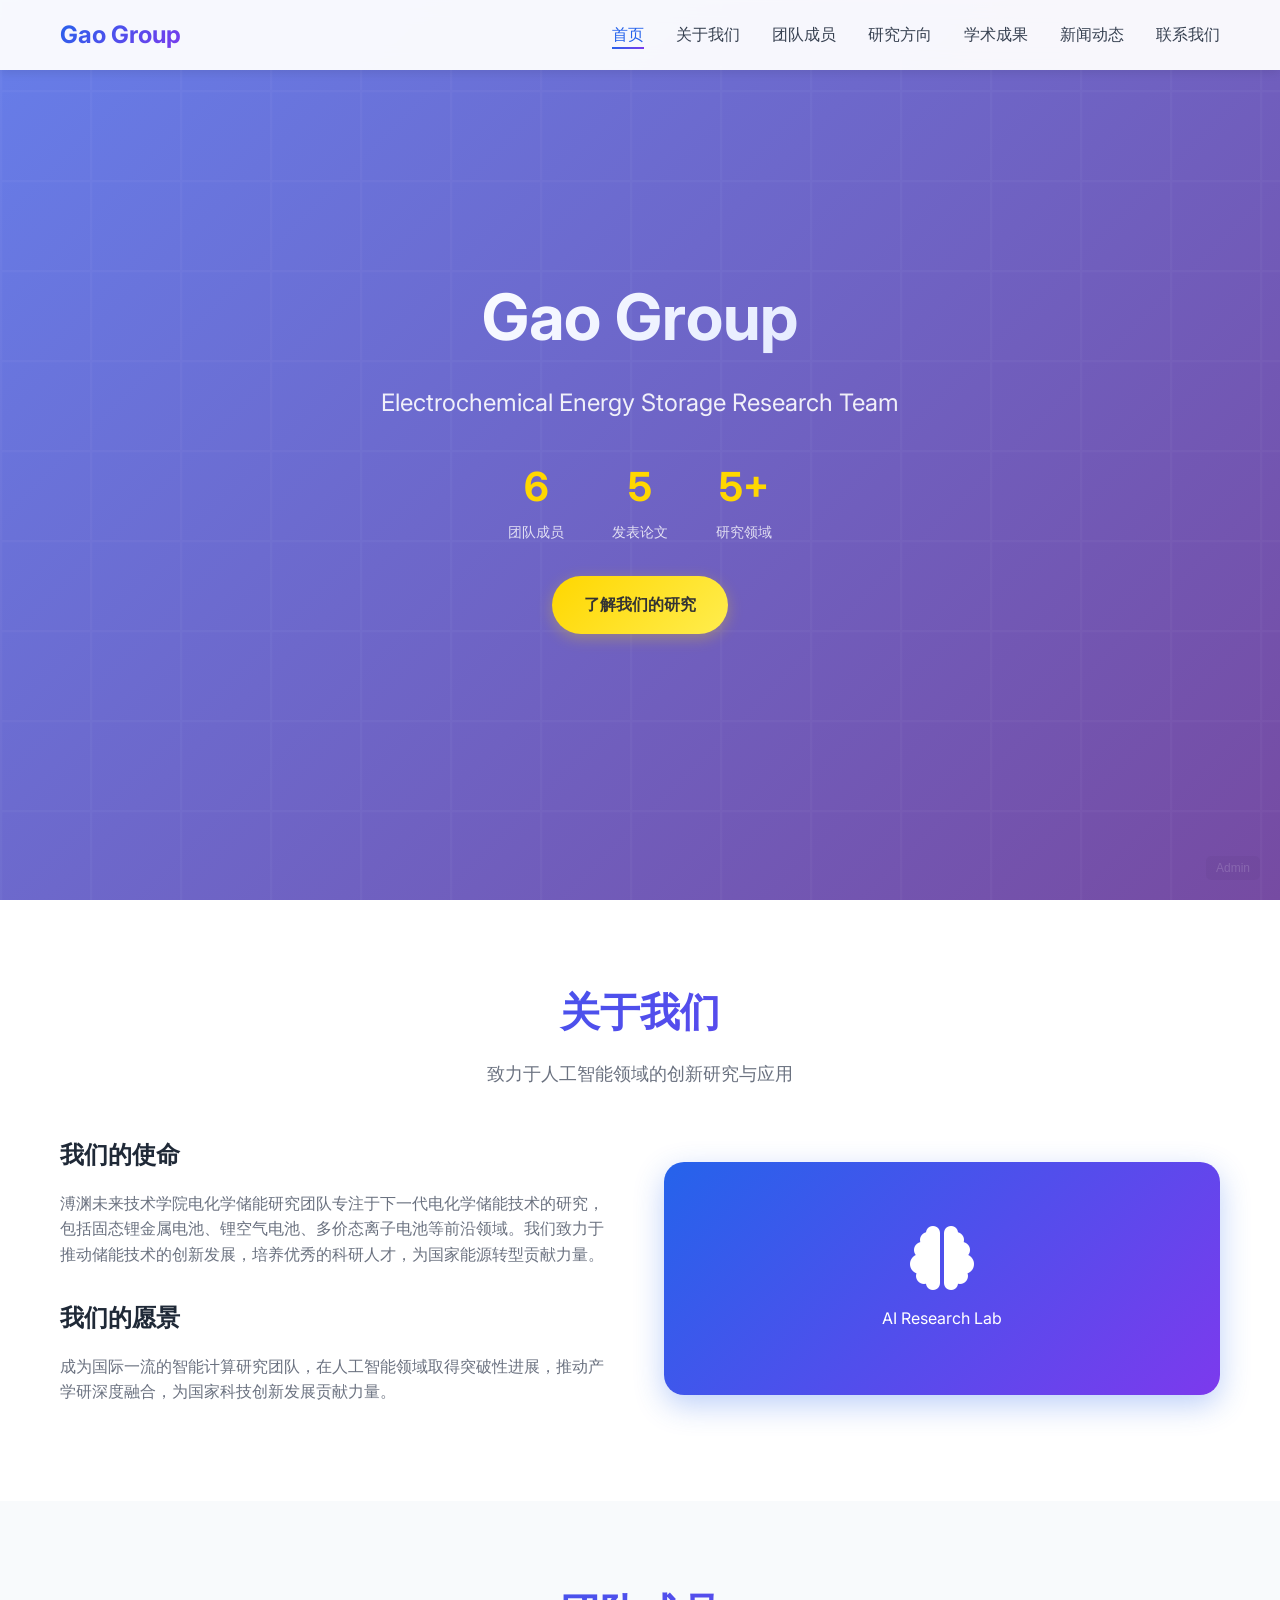
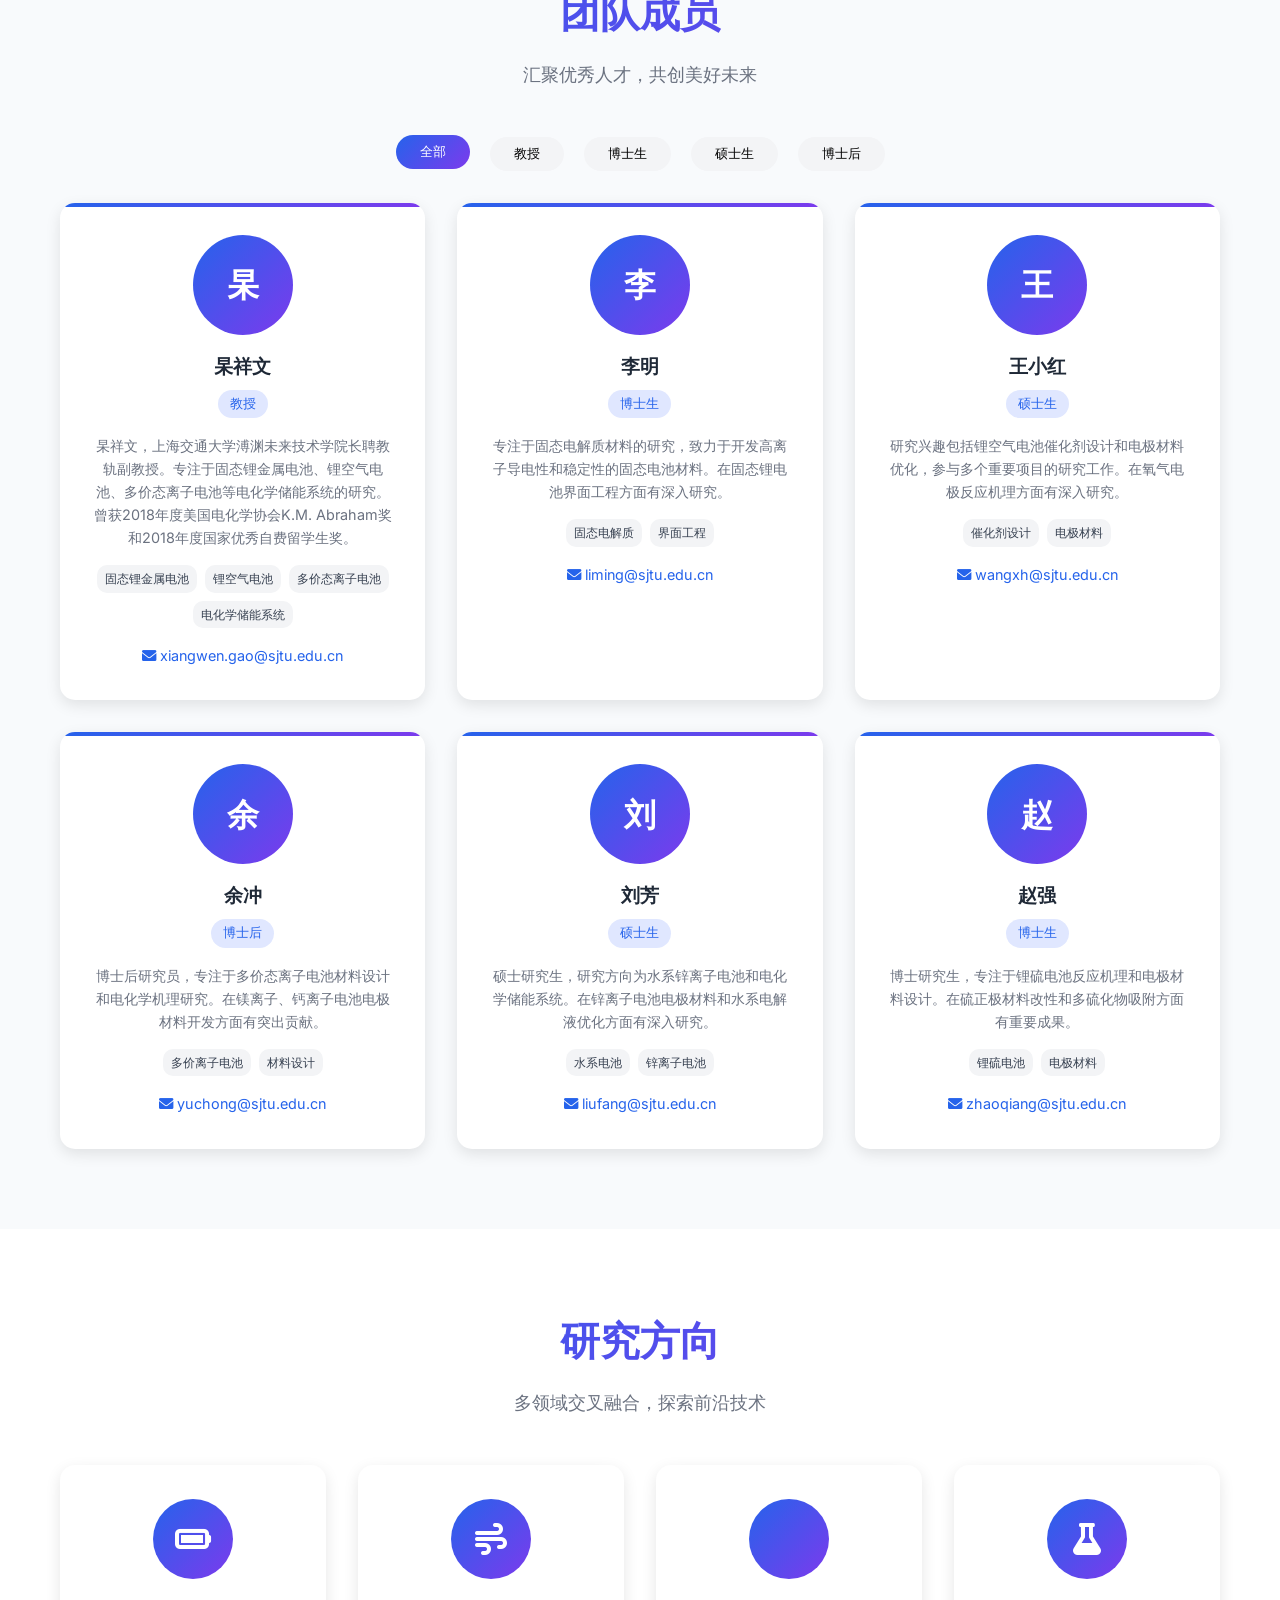
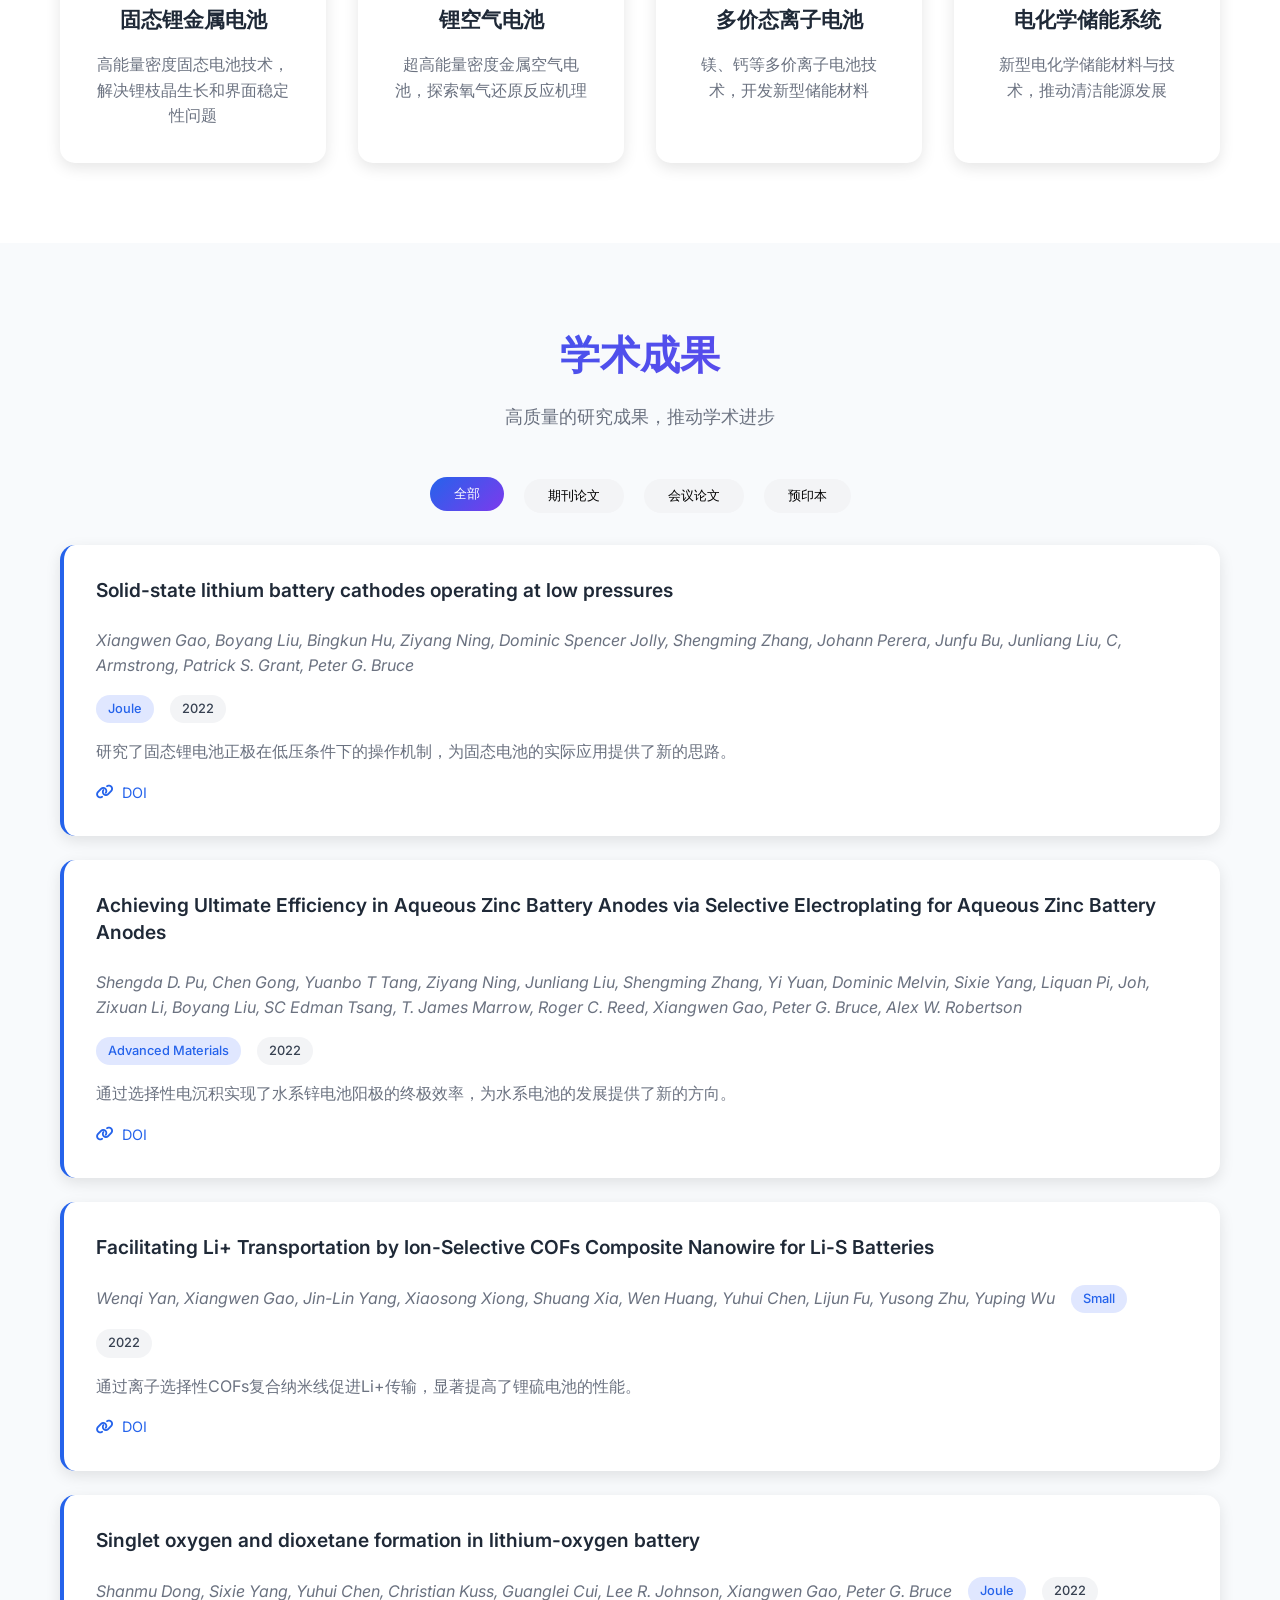
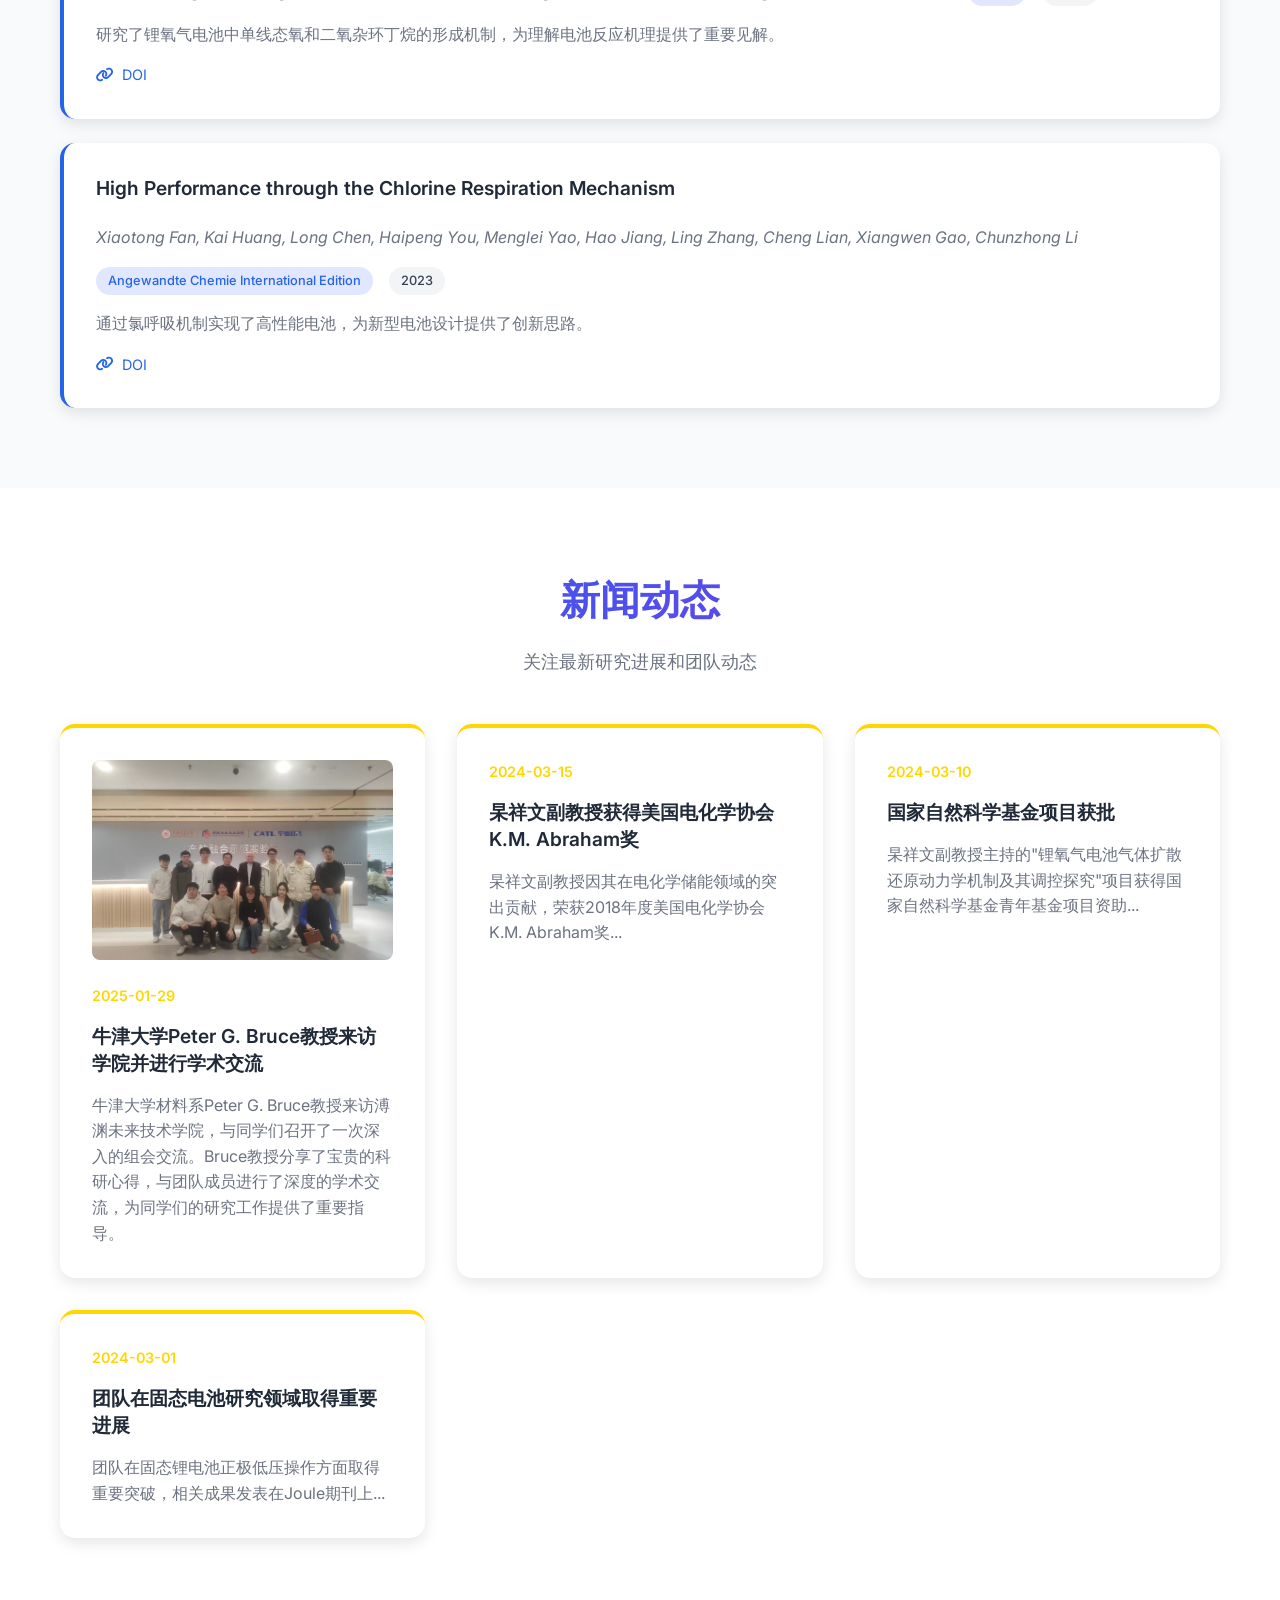
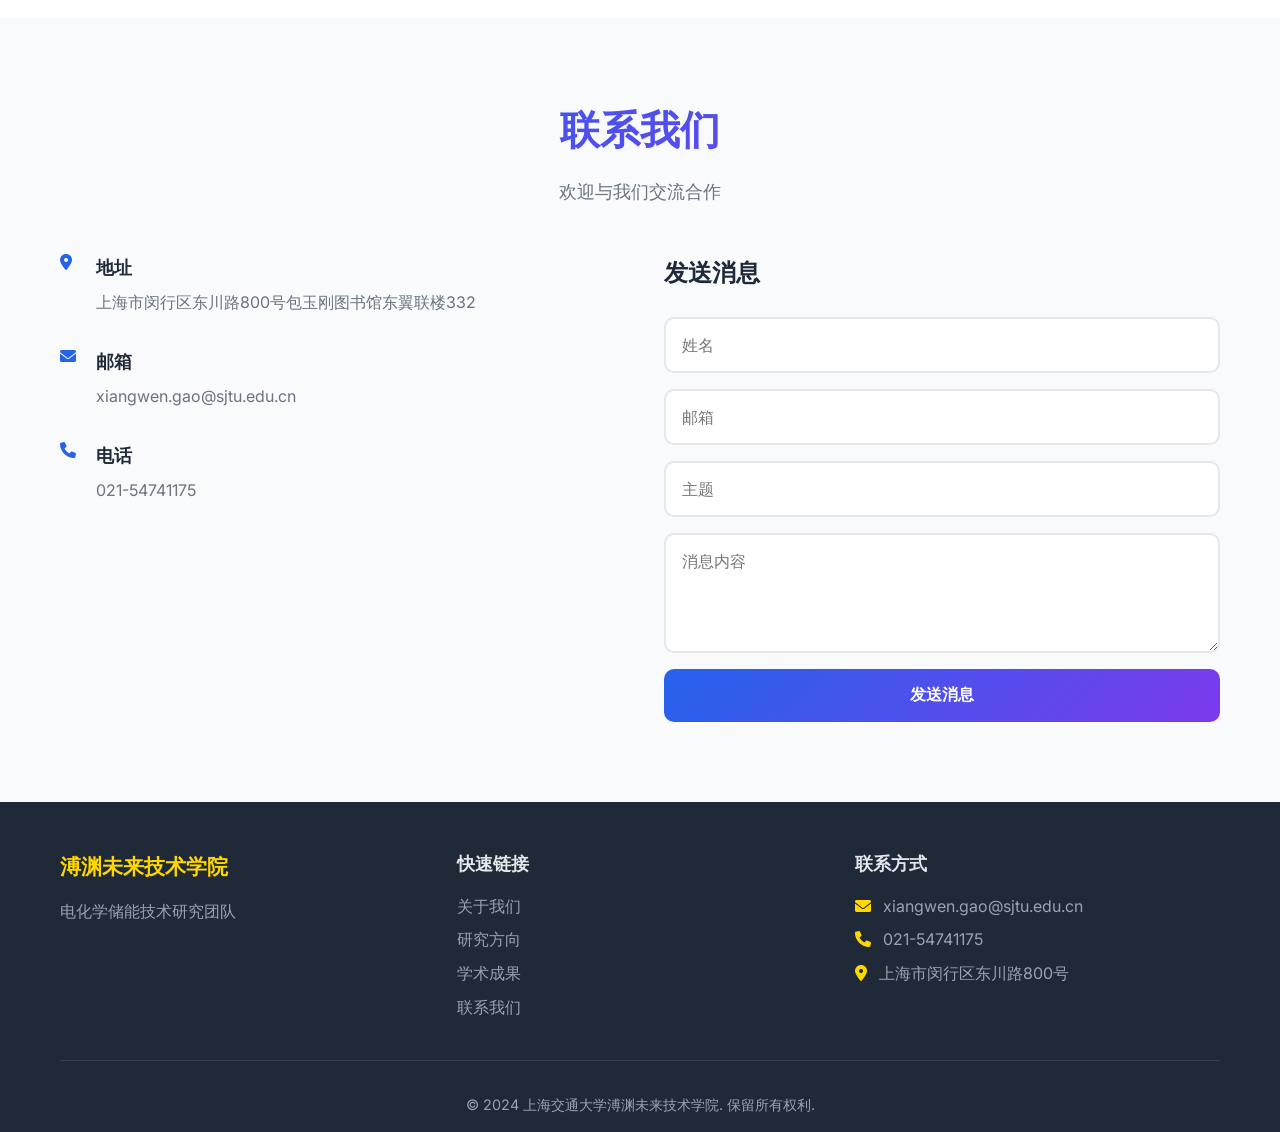
==== index.html @ 9fd5488b "33" ====
<!DOCTYPE html>
<html lang="zh-CN">
<head>
    <meta charset="UTF-8">
    <meta name="viewport" content="width=device-width, initial-scale=1.0">
    <title>Gao Group</title>
    <meta name="description" content="专注于人工智能、机器学习和数据科学的创新研究团队">
    <link rel="stylesheet" href="css/styles.css">
    <link rel="stylesheet" href="https://cdnjs.cloudflare.com/ajax/libs/font-awesome/6.0.0/css/all.min.css">
    <link href="https://fonts.googleapis.com/css2?family=Inter:wght@300;400;500;600;700&display=swap" rel="stylesheet">
</head>
<body>
    <!-- 导航栏 -->
    <nav class="navbar">
        <div class="container">
            <div class="logo">
                <h1>Gao Group</h1>
            </div>
            <ul class="nav-links">
                <li><a href="#home" class="nav-link active">首页</a></li>
                <li><a href="#about" class="nav-link">关于我们</a></li>
                <li><a href="#people" class="nav-link">团队成员</a></li>
                <li><a href="#research" class="nav-link">研究方向</a></li>
                <li><a href="#publications" class="nav-link">学术成果</a></li>
                <li><a href="#news" class="nav-link">新闻动态</a></li>
                <li><a href="#contact" class="nav-link">联系我们</a></li>
            </ul>
            <div class="mobile-menu-btn">
                <i class="fas fa-bars"></i>
            </div>
        </div>
    </nav>

    <!-- 首页横幅 -->
    <section id="home" class="hero">
        <div class="hero-background"></div>
        <div class="container">
            <div class="hero-content">
                <h1 class="hero-title">Gao Group</h1>
                <p class="hero-subtitle">Electrochemical Energy Storage Research Team</p>
                <div class="hero-stats">
                    <div class="stat-item">
                        <span class="stat-number" id="memberCount">6</span>
                        <span class="stat-label">团队成员</span>
                    </div>
                    <div class="stat-item">
                        <span class="stat-number" id="publicationCount">5</span>
                        <span class="stat-label">发表论文</span>
                    </div>
                    <div class="stat-item">
                        <span class="stat-number">5+</span>
                        <span class="stat-label">研究领域</span>
                    </div>
                </div>
                <a href="#research" class="cta-button">了解我们的研究</a>
        <!-- 隐藏的管理入口 -->
        <div style="position: fixed; bottom: 20px; right: 20px; z-index: 1000;">
            <button onclick="showAdminLogin()" style="
                background: rgba(0,0,0,0.1);
                border: none;
                color: rgba(255,255,255,0.5);
                padding: 5px 10px;
                border-radius: 5px;
                font-size: 12px;
                cursor: pointer;
                opacity: 0.3;
                transition: opacity 0.3s;
            " onmouseover="this.style.opacity='0.8'" onmouseout="this.style.opacity='0.3'">
                Admin
            </button>
        </div>
            </div>
        </div>
    </section>

    <!-- 关于我们 -->
    <section id="about" class="section">
        <div class="container">
            <div class="section-header">
                <h2>关于我们</h2>
                <p>致力于人工智能领域的创新研究与应用</p>
            </div>
            <div class="about-content">
                <div class="about-text">
                    <h3>我们的使命</h3>
                    <p>溥渊未来技术学院电化学储能研究团队专注于下一代电化学储能技术的研究，包括固态锂金属电池、锂空气电池、多价态离子电池等前沿领域。我们致力于推动储能技术的创新发展，培养优秀的科研人才，为国家能源转型贡献力量。</p>

                    <h3>我们的愿景</h3>
                    <p>成为国际一流的智能计算研究团队，在人工智能领域取得突破性进展，推动产学研深度融合，为国家科技创新发展贡献力量。</p>
                </div>
                <div class="about-image">
                    <div class="image-placeholder">
                        <i class="fas fa-brain"></i>
                        <p>AI Research Lab</p>
                    </div>
                </div>
            </div>
        </div>
    </section>

    <!-- 团队成员 -->
    <section id="people" class="section">
        <div class="container">
            <div class="section-header">
                <h2>团队成员</h2>
                <p>汇聚优秀人才，共创美好未来</p>
            </div>
            <div class="people-filters">
                <button class="filter-btn active" data-filter="all">全部</button>
                <button class="filter-btn" data-filter="professor">教授</button>
                <button class="filter-btn" data-filter="phd">博士生</button>
                <button class="filter-btn" data-filter="master">硕士生</button>
                <button class="filter-btn" data-filter="postdoc">博士后</button>
            </div>
            <div class="people-grid" id="peopleGrid">
                <div class="person-card" data-position="professor">
                    <div class="avatar">杲</div>
                    <h3>杲祥文</h3>
                    <span class="person-role">长聘教轨副教授</span>
                    <p>杲祥文，上海交通大学溥渊未来技术学院长聘教轨副教授。博士毕业于英国牛津大学材料系，曾在牛津大学和美国德克萨斯大学奥斯汀分校从事博士后研究。专注于固态锂金属电池、锂空气电池、多价态离子电池等电化学储能系统的研究。</p>
                    <div class="person-research">
                        <span class="research-tag">固态锂金属电池</span>
                        <span class="research-tag">锂空气电池</span>
                        <span class="research-tag">多价态离子电池</span>
                    </div>
                    <a href="mailto:xiangwen.gao@sjtu.edu.cn" class="person-email">
                        <i class="fas fa-envelope"></i> xiangwen.gao@sjtu.edu.cn
                    </a>
                </div>
                <div class="person-card" data-position="phd">
                    <div class="avatar">李</div>
                    <h3>李明</h3>
                    <span class="person-role">博士生</span>
                    <p>专注于固态电解质材料的研究，致力于开发高离子导电性和稳定性的固态电池材料。在固态锂电池界面工程方面有深入研究。</p>
                    <div class="person-research">
                        <span class="research-tag">固态电解质</span>
                        <span class="research-tag">界面工程</span>
                    </div>
                    <a href="mailto:liming@sjtu.edu.cn" class="person-email">
                        <i class="fas fa-envelope"></i> liming@sjtu.edu.cn
                    </a>
                </div>
                <div class="person-card" data-position="master">
                    <div class="avatar">王</div>
                    <h3>王小红</h3>
                    <span class="person-role">硕士生</span>
                    <p>研究兴趣包括锂空气电池催化剂设计和电极材料优化，参与多个重要项目的研究工作。在氧气电极反应机理方面有深入研究。</p>
                    <div class="person-research">
                        <span class="research-tag">催化剂设计</span>
                        <span class="research-tag">电极材料</span>
                    </div>
                    <a href="mailto:wangxh@sjtu.edu.cn" class="person-email">
                        <i class="fas fa-envelope"></i> wangxh@sjtu.edu.cn
                    </a>
                </div>
                <div class="person-card" data-position="postdoc">
                    <div class="avatar">陈</div>
                    <h3>陈博士</h3>
                    <span class="person-role">博士后</span>
                    <p>博士后研究员，专注于多价态离子电池材料设计和电化学机理研究。在镁离子、钙离子电池电极材料开发方面有突出贡献。</p>
                    <div class="person-research">
                        <span class="research-tag">多价离子电池</span>
                        <span class="research-tag">材料设计</span>
                    </div>
                    <a href="mailto:chenboshi@sjtu.edu.cn" class="person-email">
                        <i class="fas fa-envelope"></i> chenboshi@sjtu.edu.cn
                    </a>
                </div>
                <div class="person-card" data-position="master">
                    <div class="avatar">刘</div>
                    <h3>刘芳</h3>
                    <span class="person-role">硕士生</span>
                    <p>硕士研究生，研究方向为水系锌离子电池和电化学储能系统。在锌离子电池电极材料和水系电解液优化方面有深入研究。</p>
                    <div class="person-research">
                        <span class="research-tag">水系电池</span>
                        <span class="research-tag">锌离子电池</span>
                    </div>
                    <a href="mailto:liufang@sjtu.edu.cn" class="person-email">
                        <i class="fas fa-envelope"></i> liufang@sjtu.edu.cn
                    </a>
                </div>
                <div class="person-card" data-position="phd">
                    <div class="avatar">赵</div>
                    <h3>赵强</h3>
                    <span class="person-role">博士生</span>
                    <p>博士研究生，专注于锂硫电池反应机理和电极材料设计。在硫正极材料改性和多硫化物吸附方面有重要成果。</p>
                    <div class="person-research">
                        <span class="research-tag">锂硫电池</span>
                        <span class="research-tag">电极材料</span>
                    </div>
                    <a href="mailto:zhaoqiang@sjtu.edu.cn" class="person-email">
                        <i class="fas fa-envelope"></i> zhaoqiang@sjtu.edu.cn
                    </a>
                </div>
            </div>
        </div>
    </section>

    <!-- 研究方向 -->
    <section id="research" class="section">
        <div class="container">
            <div class="section-header">
                <h2>研究方向</h2>
                <p>多领域交叉融合，探索前沿技术</p>
            </div>
            <div class="research-grid">
                <div class="research-card">
                    <div class="research-icon">
                        <i class="fas fa-battery-full"></i>
                    </div>
                    <h3>固态锂金属电池</h3>
                    <p>高能量密度固态电池技术，解决锂枝晶生长和界面稳定性问题</p>
                </div>
                <div class="research-card">
                    <div class="research-icon">
                        <i class="fas fa-wind"></i>
                    </div>
                    <h3>锂空气电池</h3>
                    <p>超高能量密度金属空气电池，探索氧气还原反应机理</p>
                </div>
                <div class="research-card">
                    <div class="research-icon">
                        <i class="fas fa-atoms"></i>
                    </div>
                    <h3>多价态离子电池</h3>
                    <p>镁、钙等多价离子电池技术，开发新型储能材料</p>
                </div>
                <div class="research-card">
                    <div class="research-icon">
                        <i class="fas fa-flask"></i>
                    </div>
                    <h3>电化学储能系统</h3>
                    <p>新型电化学储能材料与技术，推动清洁能源发展</p>
                </div>
            </div>
        </div>
    </section>

    <!-- 学术成果 -->
    <section id="publications" class="section">
        <div class="container">
            <div class="section-header">
                <h2>学术成果</h2>
                <p>高质量的研究成果，推动学术进步</p>
            </div>
            <div class="publications-filters">
                <button class="filter-btn active" data-filter="all">全部</button>
                <button class="filter-btn" data-filter="journal">期刊论文</button>
                <button class="filter-btn" data-filter="conference">会议论文</button>
                <button class="filter-btn" data-filter="preprint">预印本</button>
            </div>
            <div class="publications-list" id="publicationsList">
                <!-- 论文列表将动态生成 -->
            </div>
        </div>
    </section>

    <!-- 新闻动态 -->
    <section id="news" class="section">
        <div class="container">
            <div class="section-header">
                <h2>新闻动态</h2>
                <p>关注最新研究进展和团队动态</p>
            </div>
            <div class="news-grid">
                <div class="news-card">
                    <img src="images/250129.jpg" alt="Peter G. Bruce教授来访交流" style="width: 100%; height: 200px; object-fit: cover; border-radius: 8px; margin-bottom: 1rem;">
                    <div class="news-date">2025-01-29</div>
                    <h3>牛津大学Peter G. Bruce教授来访学院并进行学术交流</h3>
                    <p>牛津大学材料系Peter G. Bruce教授来访溥渊未来技术学院，与同学们召开了一次深入的组会交流。Bruce教授分享了宝贵的科研心得，与团队成员进行了深度的学术交流，为同学们的研究工作提供了重要指导。</p>
                </div>
                <div class="news-card">
                    <div class="news-date">2024-03-15</div>
                    <h3>杲祥文副教授获得美国电化学协会K.M. Abraham奖</h3>
                    <p>杲祥文副教授因其在电化学储能领域的突出贡献，荣获2018年度美国电化学协会K.M. Abraham奖...</p>
                </div>
                <div class="news-card">
                    <div class="news-date">2024-03-10</div>
                    <h3>国家自然科学基金项目获批</h3>
                    <p>杲祥文副教授主持的"锂氧气电池气体扩散还原动力学机制及其调控探究"项目获得国家自然科学基金青年基金项目资助...</p>
                </div>
                <div class="news-card">
                    <div class="news-date">2024-03-01</div>
                    <h3>团队在固态电池研究领域取得重要进展</h3>
                    <p>团队在固态锂电池正极低压操作方面取得重要突破，相关成果发表在Joule期刊上...</p>
                </div>
            </div>
        </div>
    </section>

    <!-- 联系我们 -->
    <section id="contact" class="section">
        <div class="container">
            <div class="section-header">
                <h2>联系我们</h2>
                <p>欢迎与我们交流合作</p>
            </div>
            <div class="contact-content">
                <div class="contact-info">
                    <div class="contact-item">
                        <i class="fas fa-map-marker-alt"></i>
                        <div>
                            <h4>地址</h4>
                            <p>上海市闵行区东川路800号包玉刚图书馆东翼联楼332</p>
                        </div>
                    </div>
                    <div class="contact-item">
                        <i class="fas fa-envelope"></i>
                        <div>
                            <h4>邮箱</h4>
                            <p>xiangwen.gao@sjtu.edu.cn</p>
                        </div>
                    </div>
                    <div class="contact-item">
                        <i class="fas fa-phone"></i>
                        <div>
                            <h4>电话</h4>
                            <p>021-54741175</p>
                        </div>
                    </div>
                </div>
                <div class="contact-form">
                    <h3>发送消息</h3>
                    <form id="contactForm">
                        <input type="text" placeholder="姓名" required>
                        <input type="email" placeholder="邮箱" required>
                        <input type="text" placeholder="主题" required>
                        <textarea placeholder="消息内容" required></textarea>
                        <button type="submit">发送消息</button>
                    </form>
                </div>
            </div>
        </div>
    </section>

    <!-- 管理后台 -->
    <section id="admin" class="section admin-section">
        <div class="container">
            <div class="section-header">
                <h2>管理后台</h2>
                <p>管理团队成员和学术成果</p>
                <button onclick="app.logoutAdmin()" style="
                    background: #ef4444;
                    color: white;
                    border: none;
                    padding: 0.5rem 1rem;
                    border-radius: 5px;
                    cursor: pointer;
                    font-size: 0.9rem;
                    margin-top: 1rem;
                ">
                    <i class="fas fa-sign-out-alt"></i> 退出登录
                </button>
            </div>

            <!-- 管理导航 -->
            <div class="admin-nav">
                <button class="admin-nav-btn active" data-tab="members">成员管理</button>
                <button class="admin-nav-btn" data-tab="publications">论文管理</button>
                <button class="admin-nav-btn" data-tab="settings">系统设置</button>
            </div>

            <!-- 成员管理 -->
            <div class="admin-tab" id="membersTab">
                <div class="admin-actions">
                    <button class="add-btn" onclick="showAddMemberModal()">
                        <i class="fas fa-plus"></i> 添加成员
                    </button>
                    <button class="add-btn" onclick="showImportMembersModal()" style="background: linear-gradient(135deg, #8b5cf6, #7c3aed);">
                        <i class="fas fa-users"></i> 批量导入成员
                    </button>
                    <button class="add-btn" onclick="deleteSelectedMembers()" style="background: linear-gradient(135deg, #ef4444, #dc2626);">
                        <i class="fas fa-trash"></i> 批量删除
                    </button>
                </div>
                <div class="search-filter">
                    <input type="text" id="memberSearch" placeholder="搜索成员..." onkeyup="filterMembers()">
                    <select id="memberFilter" onchange="filterMembers()">
                        <option value="all">全部职位</option>
                        <option value="professor">教授</option>
                        <option value="phd">博士生</option>
                        <option value="master">硕士生</option>
                        <option value="postdoc">博士后</option>
                    </select>
                </div>
                <div class="admin-table-container">
                    <table class="admin-table">
                        <thead>
                            <tr>
                                <th width="30"><input type="checkbox" id="selectAllMembers" onclick="toggleSelectAllMembers()"></th>
                                <th>姓名</th>
                                <th>职位</th>
                                <th>研究方向</th>
                                <th>邮箱</th>
                                <th>教育背景</th>
                                <th>操作</th>
                            </tr>
                        </thead>
                        <tbody id="membersTableBody">
                            <!-- 成员列表将动态生成 -->
                        </tbody>
                    </table>
                </div>
            </div>

            <!-- 论文管理 -->
            <div class="admin-tab" id="publicationsTab" style="display: none;">
                <div class="admin-actions">
                    <button class="add-btn" onclick="showAddPublicationModal()">
                        <i class="fas fa-plus"></i> 添加论文
                    </button>
                    <button class="add-btn" onclick="showImportPublicationsModal()" style="background: linear-gradient(135deg, #10b981, #059669);">
                        <i class="fas fa-file-import"></i> 批量导入
                    </button>
                    <button class="add-btn" onclick="deleteSelectedPublications()" style="background: linear-gradient(135deg, #ef4444, #dc2626);">
                        <i class="fas fa-trash"></i> 批量删除
                    </button>
                </div>
                <div class="search-filter">
                    <input type="text" id="publicationSearch" placeholder="搜索论文..." onkeyup="filterPublications()">
                    <select id="publicationFilter" onchange="filterPublications()">
                        <option value="all">全部类型</option>
                        <option value="journal">期刊论文</option>
                        <option value="conference">会议论文</option>
                        <option value="preprint">预印本</option>
                    </select>
                    <input type="number" id="yearFilter" placeholder="年份" onchange="filterPublications()" style="width: 100px;">
                </div>
                <div class="admin-table-container">
                    <table class="admin-table">
                        <thead>
                            <tr>
                                <th width="30"><input type="checkbox" id="selectAllPublications" onclick="toggleSelectAllPublications()"></th>
                                <th>标题</th>
                                <th>作者</th>
                                <th>期刊/会议</th>
                                <th>年份</th>
                                <th>类型</th>
                                <th>操作</th>
                            </tr>
                        </thead>
                        <tbody id="publicationsTableBody">
                            <!-- 论文列表将动态生成 -->
                        </tbody>
                    </table>
                </div>
            </div>

            <!-- 系统设置 -->
            <div class="admin-tab" id="settingsTab" style="display: none;">
                <div class="settings-form">
                    <h3>网站设置</h3>
                    <form id="settingsForm">
                        <div class="form-group">
                            <label>课题组名称</label>
                            <input type="text" id="groupName" value="溥渊未来技术学院电化学储能研究团队">
                        </div>
                        <div class="form-group">
                            <label>课题组描述</label>
                            <textarea id="groupDescription">专注于下一代电化学储能技术的研究，包括固态锂金属电池、锂空气电池、多价态离子电池等前沿领域</textarea>
                        </div>
                        <div class="form-group">
                            <label>联系方式</label>
                            <input type="text" id="groupContact" value="xiangwen.gao@sjtu.edu.cn">
                        </div>
                        <button type="submit">保存设置</button>
                    </form>

                    <hr style="margin: 2rem 0; border: none; border-top: 1px solid #e5e7eb;">

                    <h3>数据管理</h3>
                    <div class="data-management">
                        <div class="form-group">
                            <label>导出数据</label>
                            <p style="color: #6b7280; font-size: 0.9rem; margin-bottom: 0.5rem;">导出所有成员和论文数据为JSON文件</p>
                            <button onclick="exportData()" class="save-btn" style="background: linear-gradient(135deg, #10b981, #059669);">
                                <i class="fas fa-download"></i> 导出数据
                            </button>
                        </div>

                        <div class="form-group">
                            <label>导入数据</label>
                            <p style="color: #6b7280; font-size: 0.9rem; margin-bottom: 0.5rem;">从备份文件恢复数据（将覆盖当前数据）</p>
                            <input type="file" id="backupFile" accept=".json" style="display: block; margin-bottom: 0.5rem;">
                            <button onclick="importData()" class="save-btn" style="background: linear-gradient(135deg, #8b5cf6, #7c3aed);">
                                <i class="fas fa-upload"></i> 导入数据
                            </button>
                        </div>

                        <div class="form-group">
                            <label>清空所有数据</label>
                            <p style="color: #6b7280; font-size: 0.9rem; margin-bottom: 0.5rem;">清空所有成员和论文数据（不可恢复）</p>
                            <button onclick="clearAllData()" class="save-btn" style="background: linear-gradient(135deg, #ef4444, #dc2626);">
                                <i class="fas fa-trash"></i> 清空数据
                            </button>
                        </div>
                    </div>
                </div>
            </div>
        </div>
    </section>

    <!-- 模态框 -->
    <div id="memberModal" class="modal">
        <div class="modal-content">
            <span class="close" onclick="closeModal('memberModal')">&times;</span>
            <h2 id="memberModalTitle">添加成员</h2>
            <form id="memberForm">
                <input type="hidden" id="memberId">
                <div class="form-group">
                    <label>姓名</label>
                    <input type="text" id="memberName" required>
                </div>
                <div class="form-group">
                    <label>职位</label>
                    <select id="memberPosition" required>
                        <option value="professor">教授</option>
                        <option value="phd">博士生</option>
                        <option value="master">硕士生</option>
                        <option value="postdoc">博士后</option>
                    </select>
                </div>
                <div class="form-group">
                    <label>邮箱</label>
                    <input type="email" id="memberEmail" required>
                </div>
                <div class="form-group">
                    <label>研究方向</label>
                    <input type="text" id="memberResearch" placeholder="多个方向用逗号分隔">
                </div>
                <div class="form-group">
                    <label>个人简介</label>
                    <textarea id="memberBio" rows="4"></textarea>
                </div>
                <div class="form-group">
                    <label>教育背景</label>
                    <input type="text" id="memberEducation" placeholder="最高学历">
                </div>
                <div class="form-group">
                    <label>工作经历</label>
                    <textarea id="memberExperience" rows="3" placeholder="按时间顺序填写，每行一个经历"></textarea>
                </div>
                <div class="form-actions">
                    <button type="button" onclick="closeModal('memberModal')" class="cancel-btn">取消</button>
                    <button type="submit" class="save-btn">保存</button>
                </div>
            </form>
        </div>
    </div>

    <div id="publicationModal" class="modal">
        <div class="modal-content">
            <span class="close" onclick="closeModal('publicationModal')">&times;</span>
            <h2 id="publicationModalTitle">添加论文</h2>
            <form id="publicationForm">
                <input type="hidden" id="publicationId">
                <div class="form-group">
                    <label>标题</label>
                    <input type="text" id="publicationTitle" required>
                </div>
                <div class="form-group">
                    <label>作者</label>
                    <input type="text" id="publicationAuthors" placeholder="多个作者用逗号分隔" required>
                </div>
                <div class="form-group">
                    <label>期刊/会议</label>
                    <input type="text" id="publicationJournal" required>
                </div>
                <div class="form-group">
                    <label>年份</label>
                    <input type="number" id="publicationYear" required>
                </div>
                <div class="form-group">
                    <label>类型</label>
                    <select id="publicationType" required>
                        <option value="journal">期刊论文</option>
                        <option value="conference">会议论文</option>
                        <option value="preprint">预印本</option>
                    </select>
                </div>
                <div class="form-group">
                    <label>DOI</label>
                    <input type="text" id="publicationDoi">
                </div>
                <div class="form-group">
                    <label>摘要</label>
                    <textarea id="publicationAbstract" rows="4"></textarea>
                </div>
                <div class="form-actions">
                    <button type="button" onclick="closeModal('publicationModal')" class="cancel-btn">取消</button>
                    <button type="submit" class="save-btn">保存</button>
                </div>
            </form>
        </div>
    </div>

    <!-- 论文批量导入模态框 -->
    <div id="importPublicationsModal" class="modal">
        <div class="modal-content" style="max-width: 600px;">
            <span class="close" onclick="closeModal('importPublicationsModal')">&times;</span>
            <h2><i class="fas fa-file-import"></i> 批量导入论文</h2>
            <div class="import-section">
                <div class="import-tabs">
                    <button class="import-tab-btn active" data-tab="text">文本粘贴</button>
                    <button class="import-tab-btn" data-tab="file">文件上传</button>
                </div>

                <div class="import-tab-content" id="textTab">
                    <p>粘贴引用文献（支持BibTeX、APA、编号格式），每行一个：</p>
                    <textarea id="citationText" rows="10" placeholder="示例：&#10;@article{key, title={Deep Learning}, author={LeCun, Y. and Bengio, Y.}, journal={Nature}, year={2015}}&#10;LeCun, Y., & Bengio, Y. (2015). Deep learning. Nature, 521(7553), 436-444.&#10;[1] LeCun, Y. &#34;Deep learning.&#34; Nature, 521, 2015."></textarea>
                    <button onclick="parseCitations()" class="save-btn">解析引用</button>
                </div>

                <div class="import-tab-content" id="fileTab" style="display: none;">
                    <p>上传包含引用信息的文件（CSV、TXT）：</p>
                    <input type="file" id="citationFile" accept=".csv,.txt" style="display: block; margin: 1rem 0;">
                    <button onclick="handleFileUpload()" class="save-btn">上传并解析</button>
                </div>

                <div id="importPreview" style="margin-top: 1rem; display: none;">
                    <h4>预览（将导入 <span id="previewCount">0</span> 篇论文）：</h4>
                    <div id="previewList" style="max-height: 200px; overflow-y: auto; border: 1px solid #e5e7eb; padding: 1rem; border-radius: 5px;"></div>
                    <div class="form-actions" style="margin-top: 1rem;">
                        <button onclick="closeModal('importPublicationsModal')" class="cancel-btn">取消</button>
                        <button onclick="confirmImport()" class="save-btn">确认导入</button>
                    </div>
                </div>
            </div>
        </div>
    </div>

    <!-- 成员批量导入模态框 -->
    <div id="importMembersModal" class="modal">
        <div class="modal-content" style="max-width: 600px;">
            <span class="close" onclick="closeModal('importMembersModal')">&times;</span>
            <h2><i class="fas fa-users"></i> 批量导入成员</h2>
            <div class="import-section">
                <p>粘贴成员信息（CSV格式，用逗号分隔）：</p>
                <textarea id="membersText" rows="10" placeholder="姓名,职位,邮箱,研究方向,个人简介,教育背景&#10;张三,professor,zhangsan@university.edu.cn,机器学习,教授，研究方向...&#10;李四,phd,lisi@stu.university.edu.cn,深度学习,博士生..."></textarea>
                <button onclick="parseMembers()" class="save-btn">解析成员信息</button>

                <div id="membersPreview" style="margin-top: 1rem; display: none;">
                    <h4>预览（将导入 <span id="membersPreviewCount">0</span> 个成员）：</h4>
                    <div id="membersPreviewList" style="max-height: 200px; overflow-y: auto; border: 1px solid #e5e7eb; padding: 1rem; border-radius: 5px;"></div>
                    <div class="form-actions" style="margin-top: 1rem;">
                        <button onclick="closeModal('importMembersModal')" class="cancel-btn">取消</button>
                        <button onclick="confirmMembersImport()" class="save-btn">确认导入</button>
                    </div>
                </div>
            </div>
        </div>
    </div>

    <!-- 管理登录模态框 -->
    <div id="adminLoginModal" class="modal">
        <div class="modal-content" style="max-width: 400px;">
            <span class="close" onclick="closeModal('adminLoginModal')">&times;</span>
            <h2><i class="fas fa-lock"></i> 管理员登录</h2>
            <form id="adminLoginForm">
                <div class="form-group">
                    <label>管理密码</label>
                    <input type="password" id="adminPassword" placeholder="请输入管理密码" required>
                </div>
                <div class="form-actions">
                    <button type="button" onclick="closeModal('adminLoginModal')" class="cancel-btn">取消</button>
                    <button type="submit" class="save-btn">登录</button>
                </div>
            </form>
        </div>
    </div>

    <!-- 页脚 -->
    <footer class="footer">
        <div class="container">
            <div class="footer-content">
                <div class="footer-section">
                    <h3>溥渊未来技术学院</h3>
                    <p>电化学储能技术研究团队</p>
                </div>
                <div class="footer-section">
                    <h4>快速链接</h4>
                    <ul>
                        <li><a href="#about">关于我们</a></li>
                        <li><a href="#research">研究方向</a></li>
                        <li><a href="#publications">学术成果</a></li>
                        <li><a href="#contact">联系我们</a></li>
                    </ul>
                </div>
                <div class="footer-section">
                    <h4>联系方式</h4>
                    <p><i class="fas fa-envelope"></i> xiangwen.gao@sjtu.edu.cn</p>
                    <p><i class="fas fa-phone"></i> 021-54741175</p>
                    <p><i class="fas fa-map-marker-alt"></i> 上海市闵行区东川路800号</p>
                </div>
            </div>
            <div class="footer-bottom">
                <p>&copy; 2024 上海交通大学溥渊未来技术学院. 保留所有权利.</p>
            </div>
        </div>
    </footer>

    <script src="js/data.js"></script>
    <script src="js/main.js"></script>
</body>
</html>
---- css/styles.css ----
/* 全局样式 */
* {
    margin: 0;
    padding: 0;
    box-sizing: border-box;
}

body {
    font-family: 'Inter', sans-serif;
    line-height: 1.6;
    color: #333;
    background: #fff;
}

.container {
    max-width: 1200px;
    margin: 0 auto;
    padding: 0 20px;
}

/* 导航栏 */
.navbar {
    position: fixed;
    top: 0;
    left: 0;
    right: 0;
    background: rgba(255, 255, 255, 0.95);
    backdrop-filter: blur(10px);
    z-index: 1000;
    padding: 1rem 0;
    box-shadow: 0 2px 10px rgba(0, 0, 0, 0.1);
    transition: all 0.3s ease;
}

.navbar.scrolled {
    background: rgba(255, 255, 255, 0.98);
    padding: 0.8rem 0;
}

.navbar .container {
    display: flex;
    justify-content: space-between;
    align-items: center;
}

.logo h1 {
    font-size: 1.5rem;
    font-weight: 700;
    color: #2563eb;
    background: linear-gradient(135deg, #2563eb, #7c3aed);
    -webkit-background-clip: text;
    -webkit-text-fill-color: transparent;
    background-clip: text;
}

.nav-links {
    display: flex;
    list-style: none;
    gap: 2rem;
    align-items: center;
}

.nav-link {
    text-decoration: none;
    color: #374151;
    font-weight: 500;
    transition: all 0.3s ease;
    position: relative;
}

.nav-link:hover,
.nav-link.active {
    color: #2563eb;
}

.nav-link::after {
    content: '';
    position: absolute;
    bottom: -5px;
    left: 0;
    width: 0;
    height: 2px;
    background: linear-gradient(135deg, #2563eb, #7c3aed);
    transition: width 0.3s ease;
}

.nav-link:hover::after,
.nav-link.active::after {
    width: 100%;
}

.admin-link {
    background: linear-gradient(135deg, #2563eb, #7c3aed);
    color: white !important;
    padding: 0.5rem 1rem;
    border-radius: 25px;
    font-weight: 600;
}

.admin-link::after {
    display: none;
}

.mobile-menu-btn {
    display: none;
    font-size: 1.5rem;
    cursor: pointer;
}

/* 首页横幅 */
.hero {
    position: relative;
    height: 100vh;
    display: flex;
    align-items: center;
    background: linear-gradient(135deg, #667eea 0%, #764ba2 100%);
    overflow: hidden;
}

.hero-background {
    position: absolute;
    top: 0;
    left: 0;
    right: 0;
    bottom: 0;
    background: url('data:image/svg+xml,<svg xmlns="http://www.w3.org/2000/svg" viewBox="0 0 100 100"><defs><pattern id="grid" width="10" height="10" patternUnits="userSpaceOnUse"><path d="M 10 0 L 0 0 0 10" fill="none" stroke="rgba(255,255,255,0.1)" stroke-width="0.5"/></pattern></defs><rect width="100" height="100" fill="url(%23grid)"/></svg>');
    opacity: 0.3;
}

.hero-content {
    position: relative;
    z-index: 2;
    text-align: center;
    color: white;
    max-width: 800px;
    margin: 0 auto;
}

.hero-title {
    font-size: 4rem;
    font-weight: 700;
    margin-bottom: 1rem;
    background: linear-gradient(135deg, #ffffff, #e0e7ff);
    -webkit-background-clip: text;
    -webkit-text-fill-color: transparent;
    background-clip: text;
}

.hero-subtitle {
    font-size: 1.5rem;
    margin-bottom: 2rem;
    opacity: 0.9;
}

.hero-stats {
    display: flex;
    justify-content: center;
    gap: 3rem;
    margin-bottom: 2rem;
}

.stat-item {
    text-align: center;
}

.stat-number {
    display: block;
    font-size: 2.5rem;
    font-weight: 700;
    color: #ffd700;
}

.stat-label {
    font-size: 0.9rem;
    opacity: 0.8;
}

.cta-button {
    display: inline-block;
    background: linear-gradient(135deg, #ffd700, #ffed4e);
    color: #333;
    padding: 1rem 2rem;
    border-radius: 50px;
    text-decoration: none;
    font-weight: 600;
    transition: all 0.3s ease;
    box-shadow: 0 4px 15px rgba(255, 215, 0, 0.3);
}

.cta-button:hover {
    transform: translateY(-2px);
    box-shadow: 0 6px 20px rgba(255, 215, 0, 0.4);
}

/* 通用部分样式 */
.section {
    padding: 5rem 0;
}

.section:nth-child(even) {
    background: #f8fafc;
}

.section-header {
    text-align: center;
    margin-bottom: 3rem;
}

.section-header h2 {
    font-size: 2.5rem;
    font-weight: 700;
    color: #1f2937;
    margin-bottom: 1rem;
    background: linear-gradient(135deg, #2563eb, #7c3aed);
    -webkit-background-clip: text;
    -webkit-text-fill-color: transparent;
    background-clip: text;
}

.section-header p {
    font-size: 1.1rem;
    color: #6b7280;
    max-width: 600px;
    margin: 0 auto;
}

/* 关于我们 */
.about-content {
    display: grid;
    grid-template-columns: 1fr 1fr;
    gap: 3rem;
    align-items: center;
}

.about-text h3 {
    font-size: 1.5rem;
    font-weight: 600;
    color: #1f2937;
    margin-bottom: 1rem;
    margin-top: 2rem;
}

.about-text h3:first-child {
    margin-top: 0;
}

.about-text p {
    color: #6b7280;
    margin-bottom: 1rem;
}

.about-image {
    text-align: center;
}

.image-placeholder {
    background: linear-gradient(135deg, #2563eb, #7c3aed);
    border-radius: 20px;
    padding: 4rem 2rem;
    color: white;
    box-shadow: 0 10px 30px rgba(37, 99, 235, 0.3);
}

.image-placeholder i {
    font-size: 4rem;
    margin-bottom: 1rem;
}

/* 团队成员 */
.people-filters {
    text-align: center;
    margin-bottom: 2rem;
}

.filter-btn {
    background: #f3f4f6;
    border: none;
    padding: 0.5rem 1.5rem;
    border-radius: 25px;
    margin: 0 0.5rem;
    cursor: pointer;
    transition: all 0.3s ease;
    font-weight: 500;
}

.filter-btn:hover,
.filter-btn.active {
    background: linear-gradient(135deg, #2563eb, #7c3aed);
    color: white;
    transform: translateY(-2px);
}

.people-grid {
    display: grid;
    grid-template-columns: repeat(auto-fit, minmax(300px, 1fr));
    gap: 2rem;
}

.person-card {
    background: white;
    border-radius: 15px;
    padding: 2rem;
    text-align: center;
    box-shadow: 0 5px 15px rgba(0, 0, 0, 0.1);
    transition: all 0.3s ease;
    position: relative;
    overflow: hidden;
    cursor: pointer;
}

.person-card::before {
    content: '';
    position: absolute;
    top: 0;
    left: 0;
    right: 0;
    height: 4px;
    background: linear-gradient(135deg, #2563eb, #7c3aed);
}

.person-card:hover {
    transform: translateY(-5px);
    box-shadow: 0 10px 30px rgba(0, 0, 0, 0.15);
    border-color: #2563eb;
}

.person-card:active {
    transform: translateY(-2px);
    transition: all 0.1s ease;
}

.avatar {
    width: 100px;
    height: 100px;
    border-radius: 50%;
    background: linear-gradient(135deg, #2563eb, #7c3aed);
    display: flex;
    align-items: center;
    justify-content: center;
    margin: 0 auto 1rem;
    color: white;
    font-size: 2rem;
    font-weight: 600;
}

.person-card h3 {
    font-size: 1.2rem;
    font-weight: 600;
    color: #1f2937;
    margin-bottom: 0.5rem;
}

.person-role {
    display: inline-block;
    background: #e0e7ff;
    color: #2563eb;
    padding: 0.25rem 0.75rem;
    border-radius: 15px;
    font-size: 0.8rem;
    font-weight: 500;
    margin-bottom: 1rem;
}

.person-card p {
    color: #6b7280;
    font-size: 0.9rem;
    margin-bottom: 1rem;
}

.person-research {
    display: flex;
    flex-wrap: wrap;
    gap: 0.5rem;
    justify-content: center;
}

.research-tag {
    background: #f3f4f6;
    color: #374151;
    padding: 0.25rem 0.5rem;
    border-radius: 10px;
    font-size: 0.75rem;
}

.person-email {
    color: #2563eb;
    text-decoration: none;
    font-size: 0.9rem;
    display: inline-block;
    margin-top: 1rem;
}

.person-email:hover {
    text-decoration: underline;
}

.person-card::after {
    content: '点击查看详细介绍';
    position: absolute;
    bottom: 1rem;
    right: 1rem;
    background: linear-gradient(135deg, #2563eb, #7c3aed);
    color: white;
    padding: 0.25rem 0.5rem;
    border-radius: 10px;
    font-size: 0.7rem;
    opacity: 0;
    transition: opacity 0.3s ease;
}

.person-card:hover::after {
    opacity: 1;
}

/* 研究方向 */
.research-grid {
    display: grid;
    grid-template-columns: repeat(auto-fit, minmax(250px, 1fr));
    gap: 2rem;
}

.research-card {
    background: white;
    border-radius: 15px;
    padding: 2rem;
    text-align: center;
    box-shadow: 0 5px 15px rgba(0, 0, 0, 0.1);
    transition: all 0.3s ease;
    border: 2px solid transparent;
}

.research-card:hover {
    transform: translateY(-5px);
    border-color: #2563eb;
    box-shadow: 0 10px 30px rgba(37, 99, 235, 0.2);
}

.research-icon {
    width: 80px;
    height: 80px;
    background: linear-gradient(135deg, #2563eb, #7c3aed);
    border-radius: 50%;
    display: flex;
    align-items: center;
    justify-content: center;
    margin: 0 auto 1.5rem;
    color: white;
    font-size: 2rem;
}

.research-card h3 {
    font-size: 1.3rem;
    font-weight: 600;
    color: #1f2937;
    margin-bottom: 1rem;
}

.research-card p {
    color: #6b7280;
    line-height: 1.6;
}

/* 学术成果 */
.publications-filters {
    text-align: center;
    margin-bottom: 2rem;
}

.publications-list {
    display: flex;
    flex-direction: column;
    gap: 1.5rem;
}

.publication-item {
    background: white;
    border-radius: 15px;
    padding: 2rem;
    box-shadow: 0 5px 15px rgba(0, 0, 0, 0.1);
    transition: all 0.3s ease;
    border-left: 4px solid #2563eb;
}

.publication-item:hover {
    transform: translateX(5px);
    box-shadow: 0 8px 25px rgba(0, 0, 0, 0.15);
}

.publication-header {
    display: flex;
    justify-content: space-between;
    align-items: flex-start;
    margin-bottom: 1rem;
}

.publication-title {
    font-size: 1.2rem;
    font-weight: 600;
    color: #1f2937;
    margin-bottom: 0.5rem;
    line-height: 1.4;
}

.publication-meta {
    display: flex;
    gap: 1rem;
    align-items: center;
    margin-bottom: 1rem;
    flex-wrap: wrap;
}

.publication-authors {
    color: #6b7280;
    font-style: italic;
}

.publication-journal {
    background: #e0e7ff;
    color: #2563eb;
    padding: 0.25rem 0.75rem;
    border-radius: 15px;
    font-size: 0.8rem;
    font-weight: 500;
}

.publication-year {
    background: #f3f4f6;
    color: #374151;
    padding: 0.25rem 0.75rem;
    border-radius: 15px;
    font-size: 0.8rem;
    font-weight: 500;
}

.publication-abstract {
    color: #6b7280;
    line-height: 1.6;
    margin-bottom: 1rem;
}

.publication-links {
    display: flex;
    gap: 1rem;
}

.publication-link {
    color: #2563eb;
    text-decoration: none;
    font-size: 0.9rem;
    display: flex;
    align-items: center;
    gap: 0.5rem;
}

.publication-link:hover {
    text-decoration: underline;
}

/* 新闻动态 */
.news-grid {
    display: grid;
    grid-template-columns: repeat(auto-fit, minmax(300px, 1fr));
    gap: 2rem;
}

.news-card {
    background: white;
    border-radius: 15px;
    padding: 2rem;
    box-shadow: 0 5px 15px rgba(0, 0, 0, 0.1);
    transition: all 0.3s ease;
    border-top: 4px solid #ffd700;
}

.news-card:hover {
    transform: translateY(-5px);
    box-shadow: 0 10px 30px rgba(0, 0, 0, 0.15);
}

.news-date {
    color: #ffd700;
    font-weight: 600;
    font-size: 0.9rem;
    margin-bottom: 1rem;
}

.news-card h3 {
    font-size: 1.2rem;
    font-weight: 600;
    color: #1f2937;
    margin-bottom: 1rem;
    line-height: 1.4;
}

.news-card p {
    color: #6b7280;
    line-height: 1.6;
}

/* 联系我们 */
.contact-content {
    display: grid;
    grid-template-columns: 1fr 1fr;
    gap: 3rem;
}

.contact-info {
    display: flex;
    flex-direction: column;
    gap: 2rem;
}

.contact-item {
    display: flex;
    gap: 1rem;
    align-items: flex-start;
}

.contact-item i {
    color: #2563eb;
    width: 20px;
    display: inline;
}

.contact-item h4 {
    font-size: 1.1rem;
    font-weight: 600;
    color: #1f2937;
    margin-bottom: 0.5rem;
}

.contact-item p {
    color: #6b7280;
}

.contact-form h3 {
    font-size: 1.5rem;
    font-weight: 600;
    color: #1f2937;
    margin-bottom: 1.5rem;
}

.contact-form form {
    display: flex;
    flex-direction: column;
    gap: 1rem;
}

.contact-form input,
.contact-form textarea {
    padding: 1rem;
    border: 2px solid #e5e7eb;
    border-radius: 10px;
    font-family: inherit;
    font-size: 1rem;
    transition: all 0.3s ease;
}

.contact-form input:focus,
.contact-form textarea:focus {
    outline: none;
    border-color: #2563eb;
    box-shadow: 0 0 0 3px rgba(37, 99, 235, 0.1);
}

.contact-form textarea {
    resize: vertical;
    min-height: 120px;
}

.contact-form button {
    background: linear-gradient(135deg, #2563eb, #7c3aed);
    color: white;
    border: none;
    padding: 1rem 2rem;
    border-radius: 10px;
    font-size: 1rem;
    font-weight: 600;
    cursor: pointer;
    transition: all 0.3s ease;
}

.contact-form button:hover {
    transform: translateY(-2px);
    box-shadow: 0 5px 15px rgba(37, 99, 235, 0.3);
}

/* 管理后台 */
.admin-section {
    background: #f8fafc !important;
}

.admin-nav {
    display: flex;
    gap: 1rem;
    margin-bottom: 2rem;
    border-bottom: 2px solid #e5e7eb;
    padding-bottom: 1rem;
}

.admin-nav-btn {
    background: #f3f4f6;
    border: none;
    padding: 0.75rem 1.5rem;
    border-radius: 10px;
    cursor: pointer;
    font-weight: 500;
    transition: all 0.3s ease;
}

.admin-nav-btn:hover,
.admin-nav-btn.active {
    background: linear-gradient(135deg, #2563eb, #7c3aed);
    color: white;
}

.admin-tab {
    background: white;
    border-radius: 15px;
    padding: 2rem;
    box-shadow: 0 5px 15px rgba(0, 0, 0, 0.1);
}

.admin-actions {
    margin-bottom: 1.5rem;
    display: flex;
    gap: 1rem;
    flex-wrap: wrap;
}

.add-btn {
    background: linear-gradient(135deg, #10b981, #059669);
    color: white;
    border: none;
    padding: 0.75rem 1.5rem;
    border-radius: 10px;
    cursor: pointer;
    font-weight: 600;
    display: flex;
    align-items: center;
    gap: 0.5rem;
    transition: all 0.3s ease;
}

.add-btn:hover {
    transform: translateY(-2px);
    box-shadow: 0 5px 15px rgba(16, 185, 129, 0.3);
}

.admin-table-container {
    overflow-x: auto;
}

.admin-table {
    width: 100%;
    border-collapse: collapse;
    margin-top: 1rem;
}

.admin-table th,
.admin-table td {
    padding: 1rem;
    text-align: left;
    border-bottom: 1px solid #e5e7eb;
}

.admin-table th {
    background: #f9fafb;
    font-weight: 600;
    color: #374151;
}

.admin-table tr:hover {
    background: #f9fafb;
}

.action-btn {
    padding: 0.5rem 1rem;
    border: none;
    border-radius: 5px;
    cursor: pointer;
    font-size: 0.8rem;
    margin-right: 0.5rem;
    transition: all 0.3s ease;
}

.edit-btn {
    background: #3b82f6;
    color: white;
}

.delete-btn {
    background: #ef4444;
    color: white;
}

.action-btn:hover {
    transform: translateY(-1px);
}

.settings-form {
    max-width: 600px;
}

.settings-form h3 {
    font-size: 1.3rem;
    font-weight: 600;
    color: #1f2937;
    margin-bottom: 1.5rem;
}

.form-group {
    margin-bottom: 1.5rem;
}

.form-group label {
    display: block;
    font-weight: 500;
    color: #374151;
    margin-bottom: 0.5rem;
}

.form-group input,
.form-group textarea,
.form-group select {
    width: 100%;
    padding: 0.75rem;
    border: 2px solid #e5e7eb;
    border-radius: 10px;
    font-family: inherit;
    font-size: 1rem;
    transition: all 0.3s ease;
}

.form-group input:focus,
.form-group textarea:focus,
.form-group select:focus {
    outline: none;
    border-color: #2563eb;
    box-shadow: 0 0 0 3px rgba(37, 99, 235, 0.1);
}

.form-group textarea {
    resize: vertical;
    min-height: 100px;
}

.settings-form button {
    background: linear-gradient(135deg, #2563eb, #7c3aed);
    color: white;
    border: none;
    padding: 1rem 2rem;
    border-radius: 10px;
    font-size: 1rem;
    font-weight: 600;
    cursor: pointer;
    transition: all 0.3s ease;
}

.settings-form button:hover {
    transform: translateY(-2px);
    box-shadow: 0 5px 15px rgba(37, 99, 235, 0.3);
}

/* 导入功能样式 */
.import-section {
    margin-top: 1rem;
}

.import-tabs {
    display: flex;
    border-bottom: 2px solid #e5e7eb;
    margin-bottom: 1rem;
}

.import-tab-btn {
    background: #f3f4f6;
    border: none;
    padding: 0.75rem 1.5rem;
    border-radius: 10px 10px 0 0;
    cursor: pointer;
    font-weight: 500;
    transition: all 0.3s ease;
    margin-right: 0.5rem;
}

.import-tab-btn:hover,
.import-tab-btn.active {
    background: linear-gradient(135deg, #2563eb, #7c3aed);
    color: white;
}

.import-tab-content {
    padding: 1rem 0;
}

.import-section textarea {
    width: 100%;
    padding: 0.75rem;
    border: 2px solid #e5e7eb;
    border-radius: 10px;
    font-family: inherit;
    font-size: 0.9rem;
    resize: vertical;
    margin-bottom: 1rem;
    transition: all 0.3s ease;
}

.import-section textarea:focus {
    outline: none;
    border-color: #2563eb;
    box-shadow: 0 0 0 3px rgba(37, 99, 235, 0.1);
}

.import-section input[type="file"] {
    width: 100%;
    padding: 0.75rem;
    border: 2px dashed #e5e7eb;
    border-radius: 10px;
    background: #f9fafb;
    cursor: pointer;
    transition: all 0.3s ease;
}

.import-section input[type="file"]:hover {
    border-color: #2563eb;
    background: #eff6ff;
}

#importPreview, #membersPreview {
    background: #f8fafc;
    border-radius: 10px;
    padding: 1rem;
    border: 1px solid #e2e8f0;
}

#previewList, #membersPreviewList {
    background: white;
}

/* 搜索和过滤样式 */
.search-filter {
    display: flex;
    gap: 1rem;
    margin-bottom: 1rem;
    flex-wrap: wrap;
    align-items: center;
}

.search-filter input,
.search-filter select {
    padding: 0.5rem;
    border: 2px solid #e5e7eb;
    border-radius: 8px;
    font-size: 0.9rem;
    transition: all 0.3s ease;
}

.search-filter input:focus,
.search-filter select:focus {
    outline: none;
    border-color: #2563eb;
    box-shadow: 0 0 0 3px rgba(37, 99, 235, 0.1);
}

.search-filter input[type="text"],
.search-filter input[type="number"] {
    min-width: 200px;
}

.search-filter select {
    min-width: 120px;
}

/* 数据管理样式 */
.data-management {
    margin-top: 2rem;
}

.data-management .form-group {
    margin-bottom: 1.5rem;
    padding: 1rem;
    border: 1px solid #e5e7eb;
    border-radius: 10px;
    background: #f9fafb;
}

.data-management .form-group:hover {
    border-color: #d1d5db;
    background: #f3f4f6;
}

/* 模态框 */
.modal {
    display: none;
    position: fixed;
    top: 0;
    left: 0;
    right: 0;
    bottom: 0;
    background: rgba(0, 0, 0, 0.5);
    z-index: 1001;
    align-items: center;
    justify-content: center;
    padding: 20px;
}

.modal.show {
    display: flex;
}

.modal-content {
    background: white;
    border-radius: 15px;
    padding: 2rem;
    max-width: 500px;
    width: 100%;
    max-height: 80vh;
    overflow-y: auto;
    position: relative;
    box-shadow: 0 20px 40px rgba(0, 0, 0, 0.2);
}

.close {
    position: absolute;
    top: 1rem;
    right: 1rem;
    font-size: 1.5rem;
    cursor: pointer;
    color: #6b7280;
    transition: color 0.3s ease;
}

.close:hover {
    color: #374151;
}

.modal-content h2 {
    font-size: 1.5rem;
    font-weight: 600;
    color: #1f2937;
    margin-bottom: 1.5rem;
}

.form-actions {
    display: flex;
    gap: 1rem;
    justify-content: flex-end;
    margin-top: 2rem;
}

.cancel-btn {
    background: #f3f4f6;
    color: #374151;
    border: none;
    padding: 0.75rem 1.5rem;
    border-radius: 10px;
    cursor: pointer;
    font-weight: 500;
    transition: all 0.3s ease;
}

.cancel-btn:hover {
    background: #e5e7eb;
}

.save-btn {
    background: linear-gradient(135deg, #2563eb, #7c3aed);
    color: white;
    border: none;
    padding: 0.75rem 1.5rem;
    border-radius: 10px;
    cursor: pointer;
    font-weight: 600;
    transition: all 0.3s ease;
}

.save-btn:hover {
    transform: translateY(-2px);
    box-shadow: 0 5px 15px rgba(37, 99, 235, 0.3);
}

/* 页脚 */
.footer {
    background: #1f2937;
    color: white;
    padding: 3rem 0 1rem;
}

.footer-content {
    display: grid;
    grid-template-columns: repeat(auto-fit, minmax(250px, 1fr));
    gap: 2rem;
    margin-bottom: 2rem;
}

.footer-section h3 {
    font-size: 1.3rem;
    font-weight: 600;
    margin-bottom: 1rem;
    color: #ffd700;
}

.footer-section h4 {
    font-size: 1.1rem;
    font-weight: 600;
    margin-bottom: 1rem;
    color: #e5e7eb;
}

.footer-section p {
    color: #9ca3af;
    line-height: 1.6;
    margin-bottom: 0.5rem;
}

.footer-section ul {
    list-style: none;
}

.footer-section ul li {
    margin-bottom: 0.5rem;
}

.footer-section ul li a {
    color: #9ca3af;
    text-decoration: none;
    transition: color 0.3s ease;
}

.footer-section ul li a:hover {
    color: #ffd700;
}

.footer-section i {
    margin-right: 0.5rem;
    color: #ffd700;
}

.footer-bottom {
    text-align: center;
    padding-top: 2rem;
    border-top: 1px solid #374151;
    color: #9ca3af;
    font-size: 0.9rem;
}

/* 响应式设计 */
@media (max-width: 768px) {
    .mobile-menu-btn {
        display: block;
    }

    .nav-links {
        position: fixed;
        top: 80px;
        left: 0;
        right: 0;
        background: white;
        flex-direction: column;
        padding: 2rem;
        gap: 1rem;
        box-shadow: 0 5px 15px rgba(0, 0, 0, 0.1);
        transform: translateY(-100%);
        transition: transform 0.3s ease;
    }

    .nav-links.show {
        transform: translateY(0);
    }

    .hero-title {
        font-size: 2.5rem;
    }

    .hero-subtitle {
        font-size: 1.2rem;
    }

    .hero-stats {
        flex-direction: column;
        gap: 1.5rem;
    }

    .about-content {
        grid-template-columns: 1fr;
        gap: 2rem;
    }

    .contact-content {
        grid-template-columns: 1fr;
        gap: 2rem;
    }

    .section {
        padding: 3rem 0;
    }

    .section-header h2 {
        font-size: 2rem;
    }

    .admin-nav {
        flex-direction: column;
    }

    .admin-table {
        font-size: 0.9rem;
    }

    .admin-table th,
    .admin-table td {
        padding: 0.75rem 0.5rem;
    }
}

@media (max-width: 480px) {
    .hero-title {
        font-size: 2rem;
    }

    .hero-subtitle {
        font-size: 1rem;
    }

    .people-grid {
        grid-template-columns: 1fr;
    }

    .research-grid {
        grid-template-columns: 1fr;
    }

    .news-grid {
        grid-template-columns: 1fr;
    }

    .publications-filters,
    .people-filters {
        display: flex;
        flex-wrap: wrap;
        gap: 0.5rem;
        justify-content: center;
    }

    .filter-btn {
        margin: 0;
        font-size: 0.9rem;
    }
}
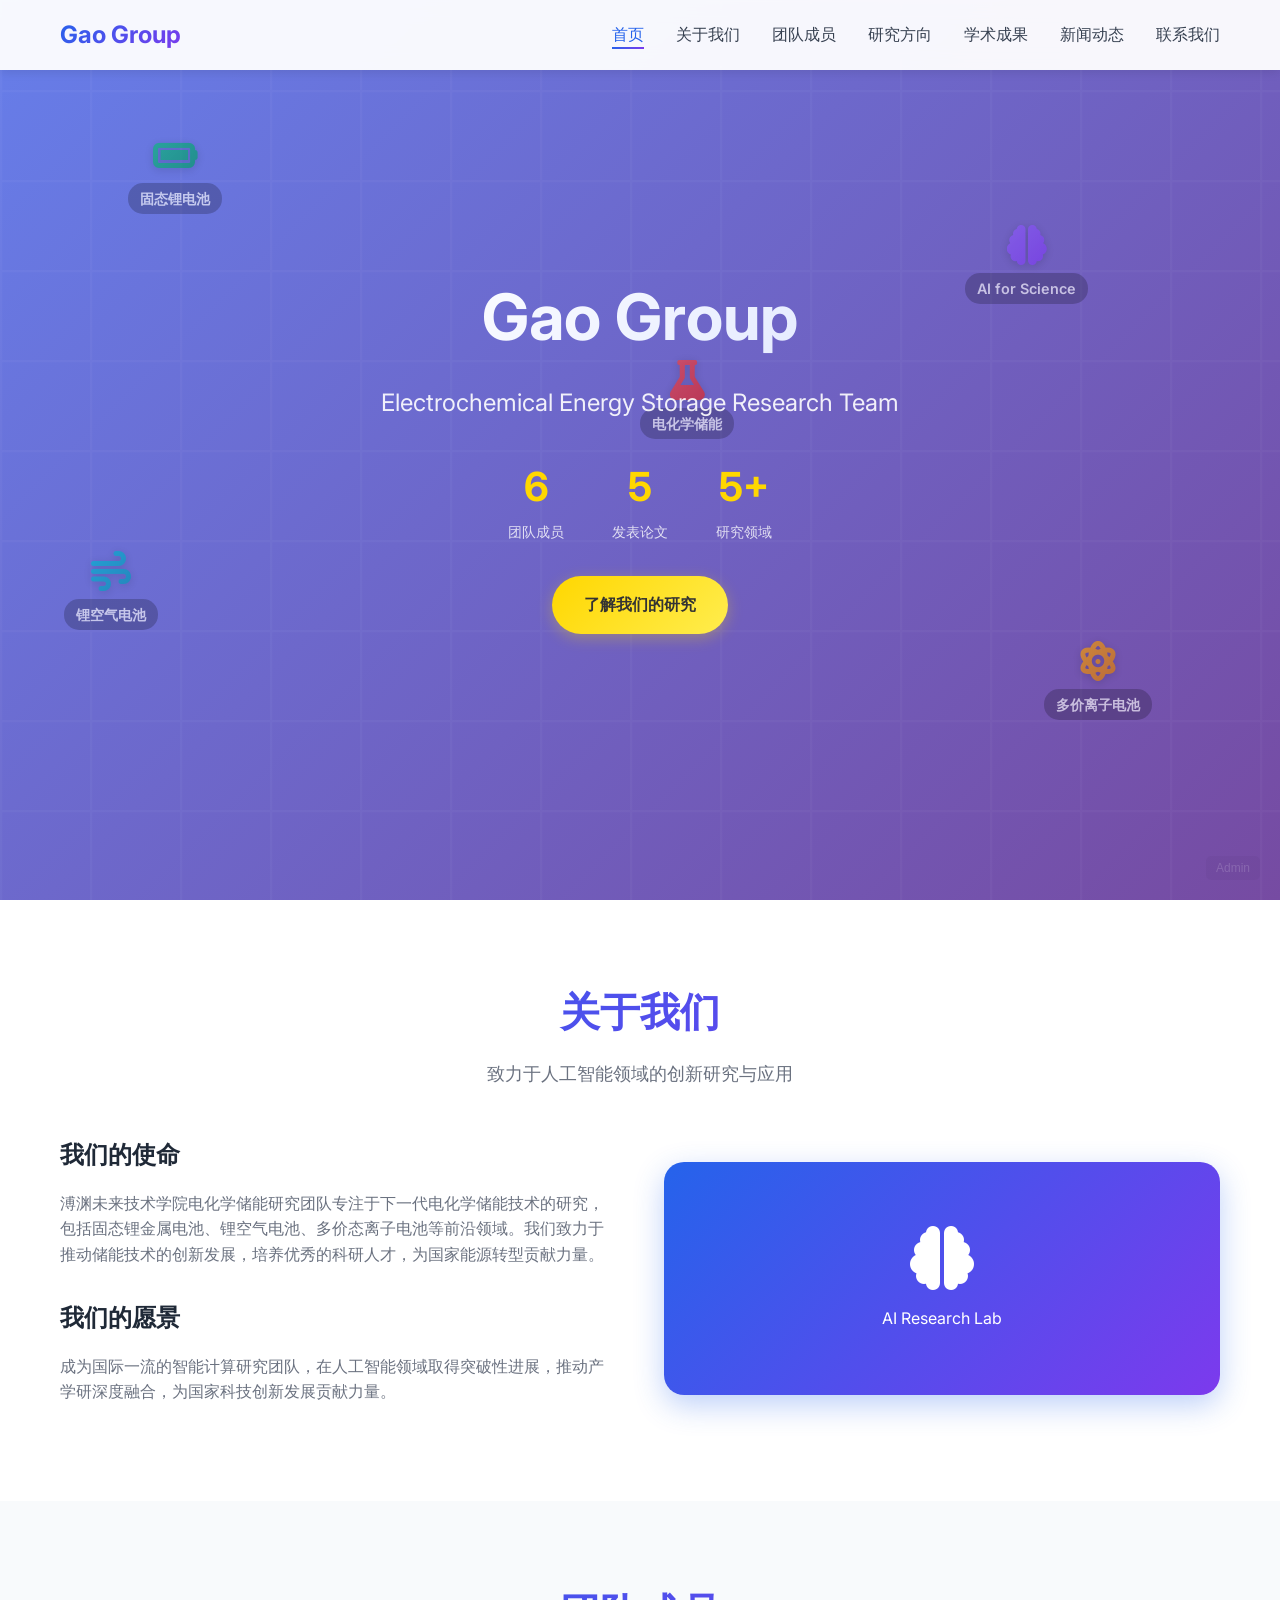
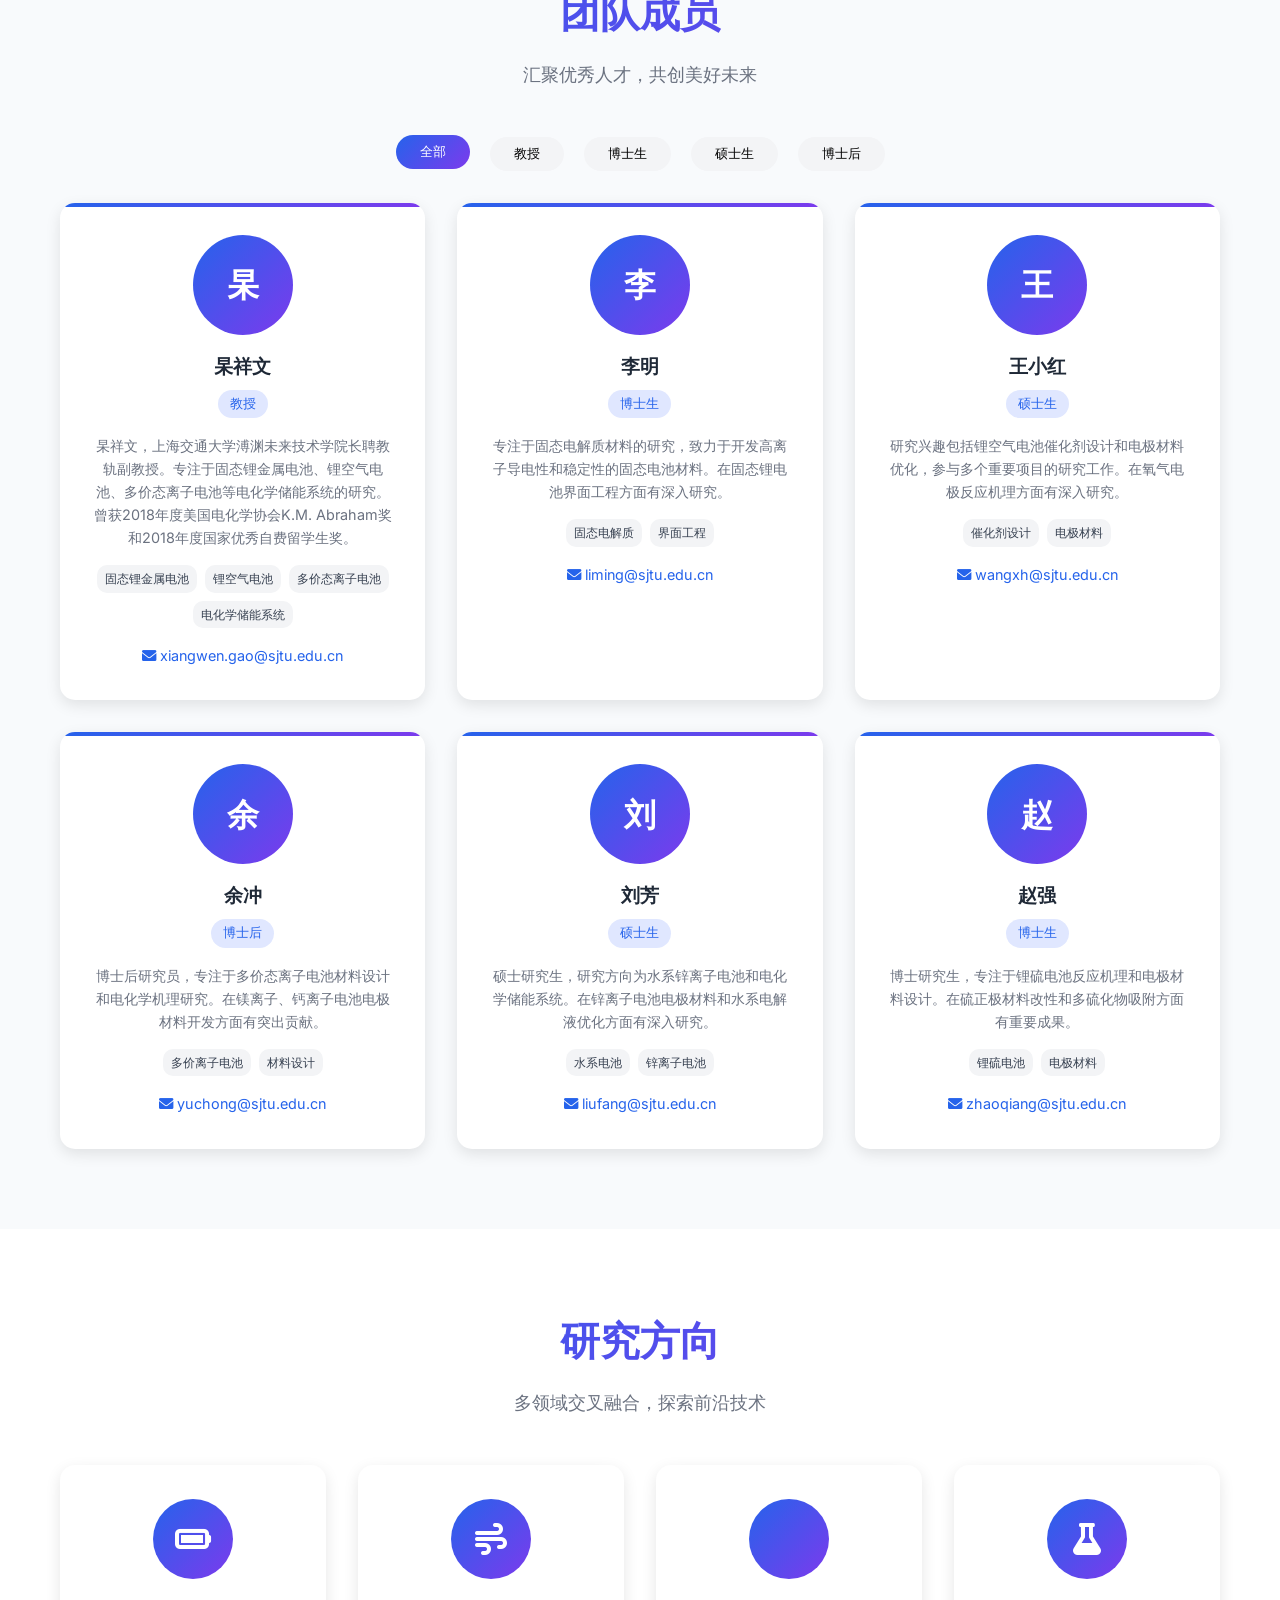
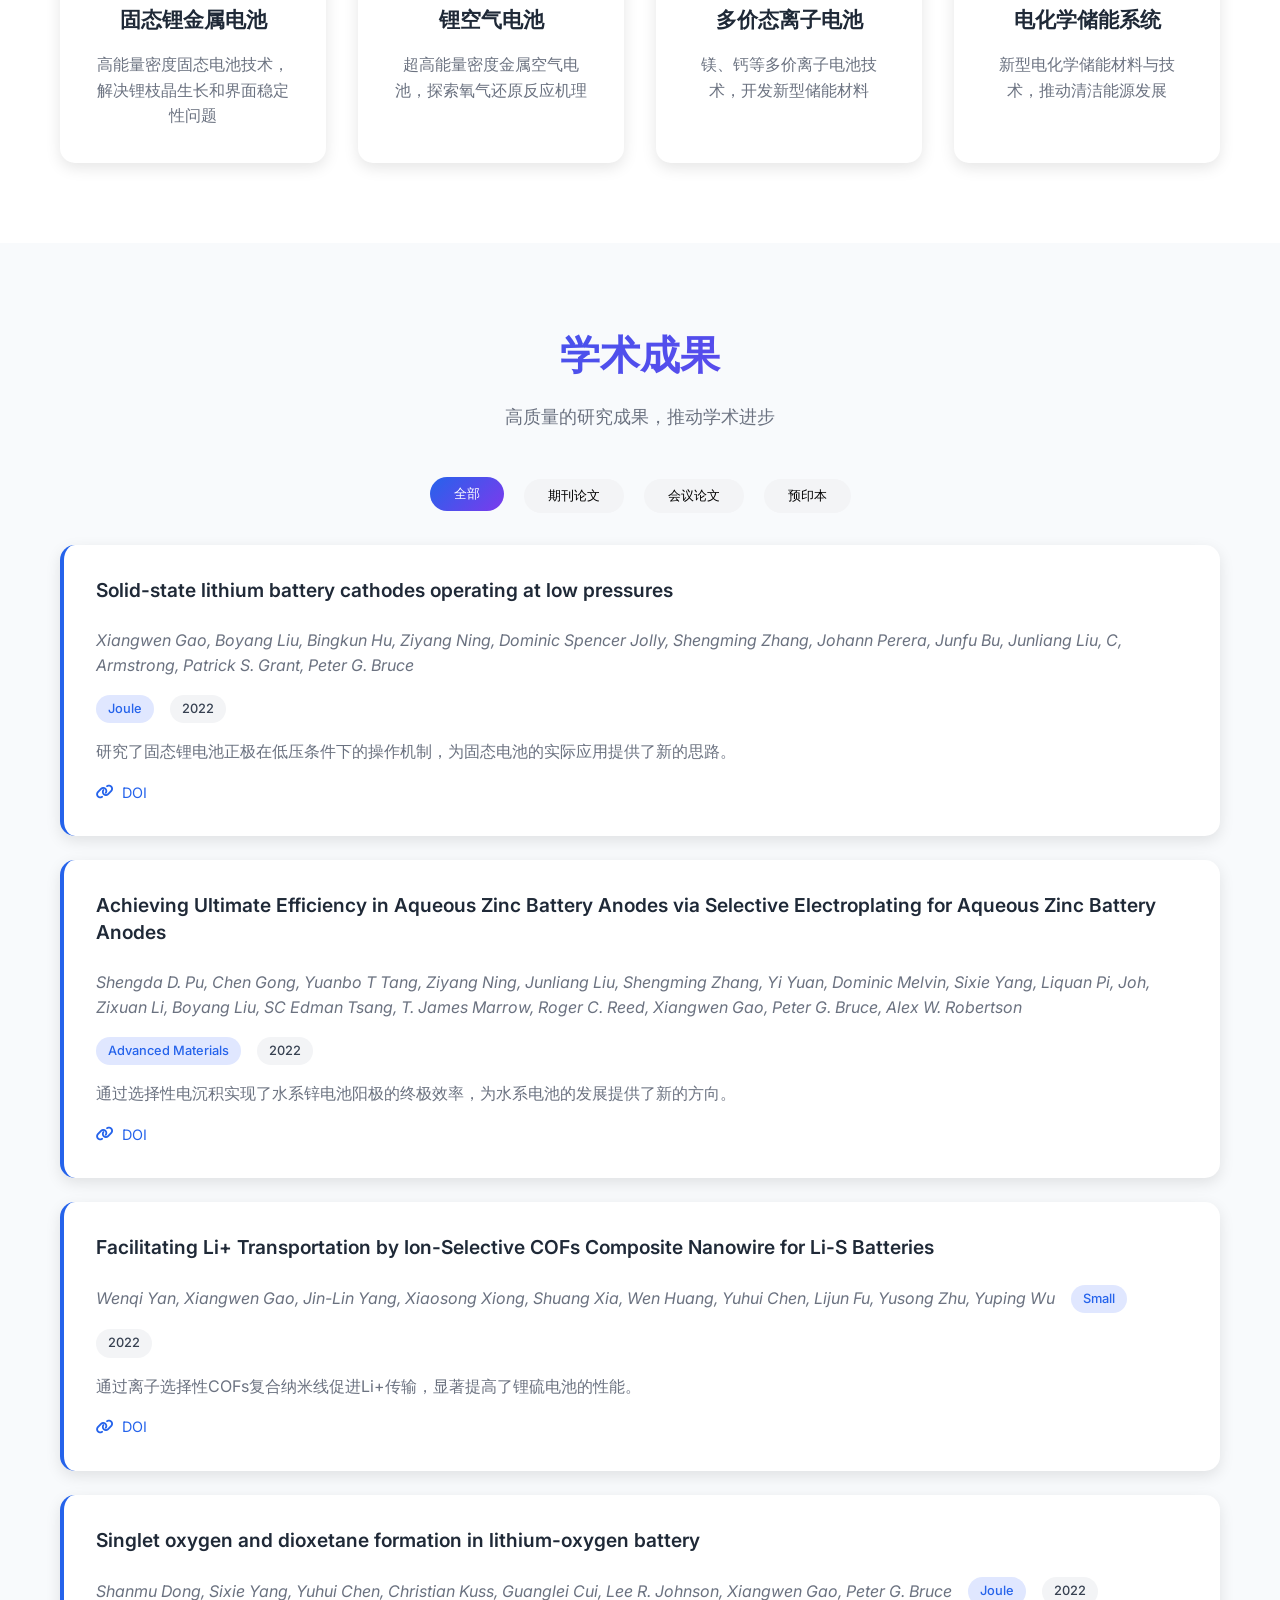
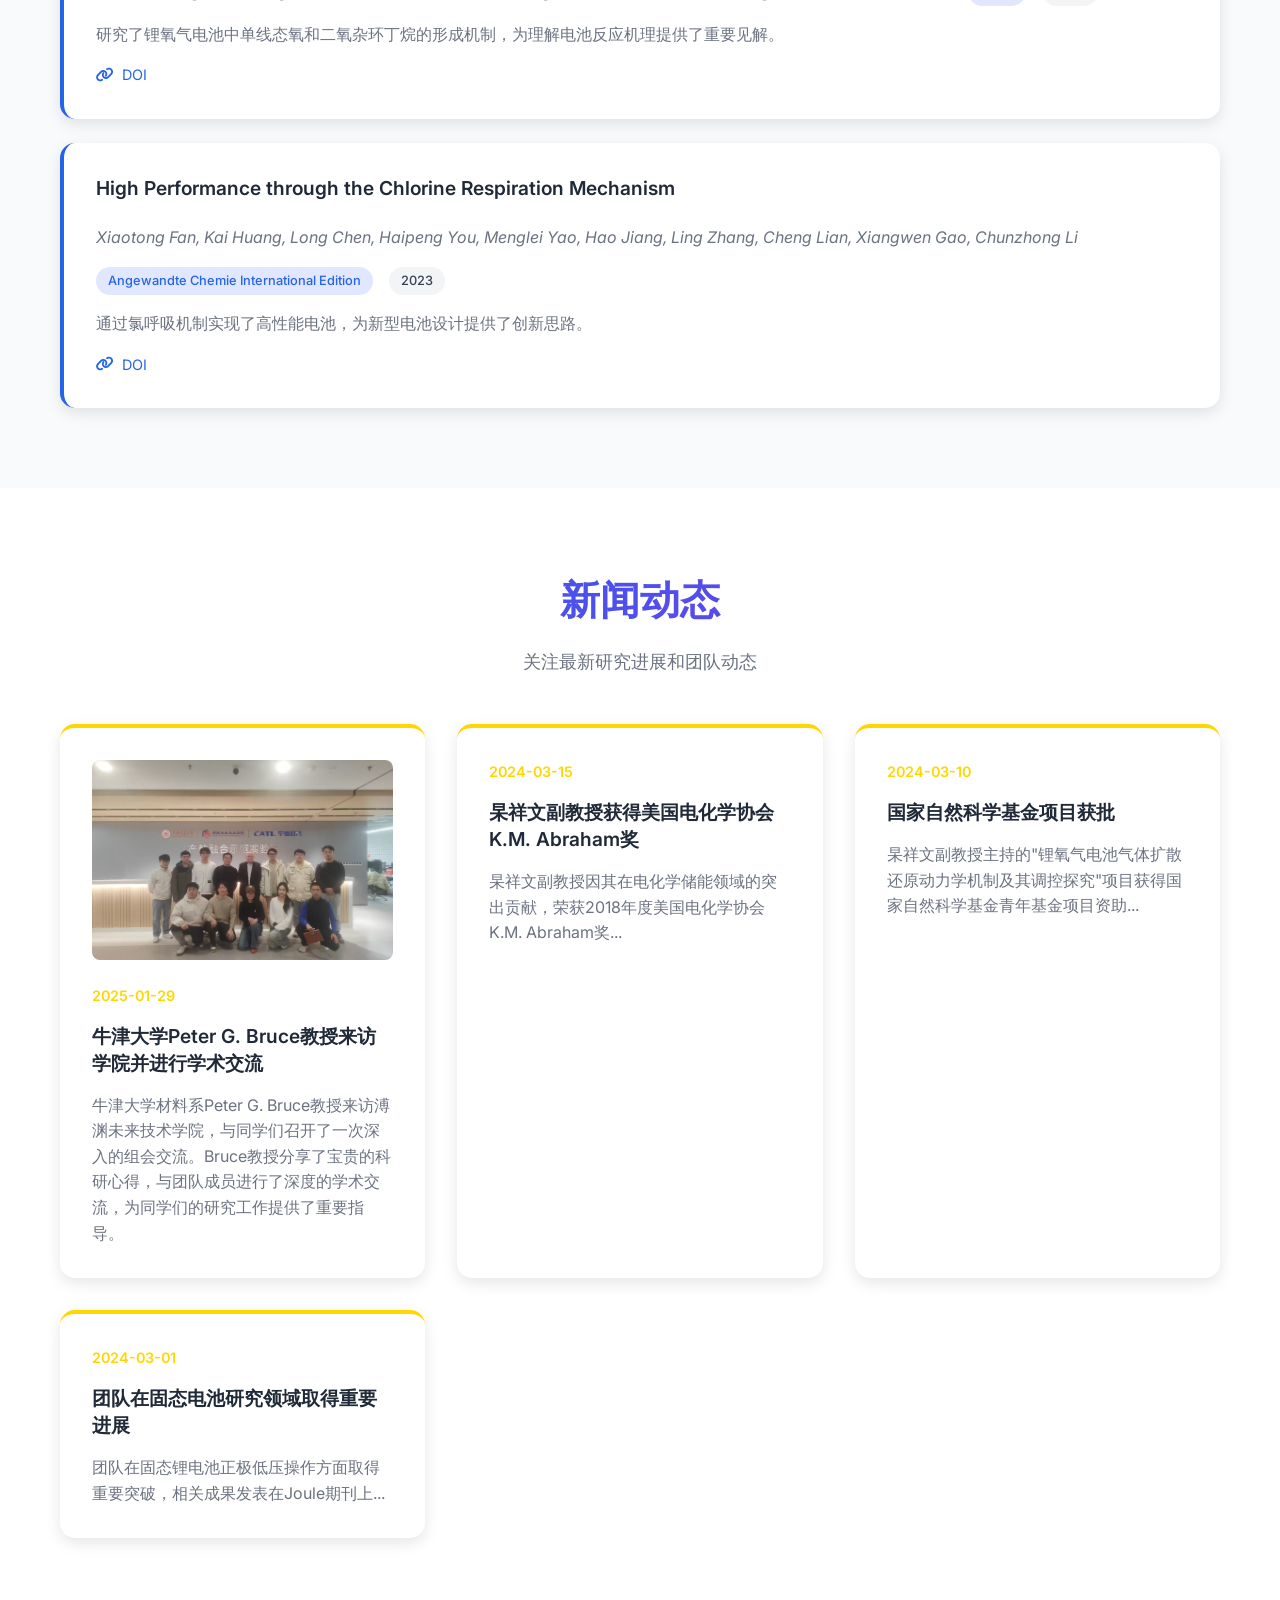
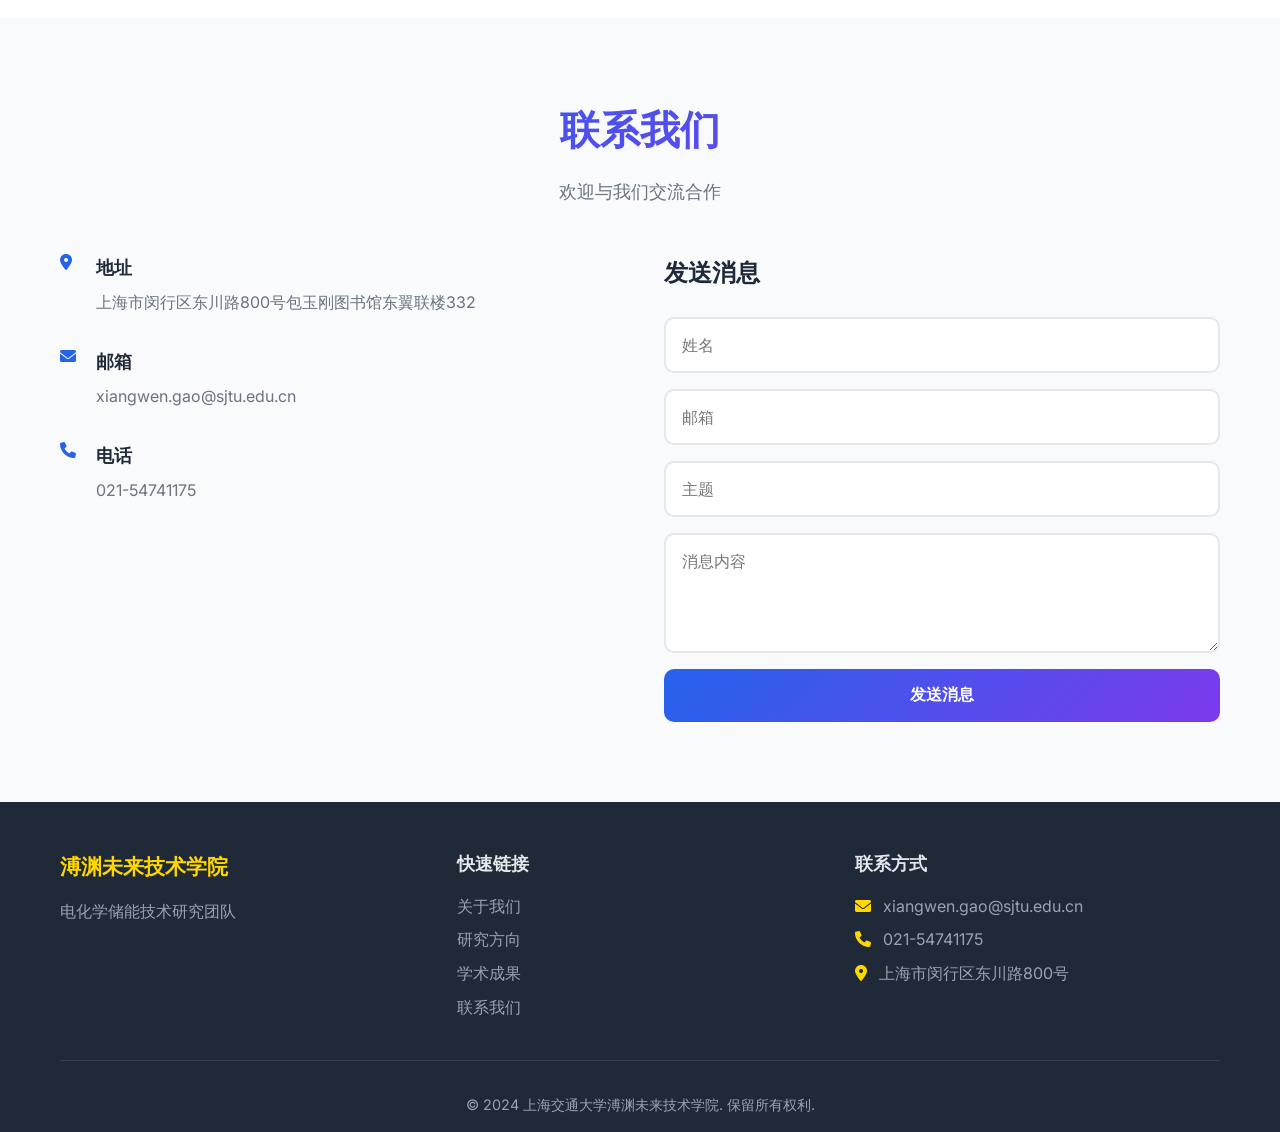
==== commit b3b2a711: "04071218" ====
--- a/index.html
+++ b/index.html
@@ -34,6 +34,29 @@
     <!-- 首页横幅 -->
     <section id="home" class="hero">
         <div class="hero-background"></div>
+        <!-- 动态研究元素 -->
+        <div class="research-elements">
+            <div class="floating-element battery-icon" style="top: 15%; left: 10%; animation-delay: 0s;">
+                <i class="fas fa-battery-full"></i>
+                <span class="element-label">固态锂电池</span>
+            </div>
+            <div class="floating-element ai-icon" style="top: 25%; right: 15%; animation-delay: 2s;">
+                <i class="fas fa-brain"></i>
+                <span class="element-label">AI for Science</span>
+            </div>
+            <div class="floating-element oxygen-icon" style="bottom: 30%; left: 5%; animation-delay: 4s;">
+                <i class="fas fa-wind"></i>
+                <span class="element-label">锂空气电池</span>
+            </div>
+            <div class="floating-element atom-icon" style="bottom: 20%; right: 10%; animation-delay: 6s;">
+                <i class="fas fa-atom"></i>
+                <span class="element-label">多价离子电池</span>
+            </div>
+            <div class="floating-element molecule-icon" style="top: 40%; left: 50%; animation-delay: 8s;">
+                <i class="fas fa-flask"></i>
+                <span class="element-label">电化学储能</span>
+            </div>
+        </div>
         <div class="container">
             <div class="hero-content">
                 <h1 class="hero-title">Gao Group</h1>
--- a/css/styles.css
+++ b/css/styles.css
@@ -125,6 +125,107 @@
     bottom: 0;
     background: url('data:image/svg+xml,<svg xmlns="http://www.w3.org/2000/svg" viewBox="0 0 100 100"><defs><pattern id="grid" width="10" height="10" patternUnits="userSpaceOnUse"><path d="M 10 0 L 0 0 0 10" fill="none" stroke="rgba(255,255,255,0.1)" stroke-width="0.5"/></pattern></defs><rect width="100" height="100" fill="url(%23grid)"/></svg>');
     opacity: 0.3;
+}
+
+/* 动态研究元素 */
+.research-elements {
+    position: absolute;
+    top: 0;
+    left: 0;
+    right: 0;
+    bottom: 0;
+    pointer-events: none;
+    z-index: 1;
+}
+
+.floating-element {
+    position: absolute;
+    display: flex;
+    flex-direction: column;
+    align-items: center;
+    gap: 0.5rem;
+    animation: float 8s ease-in-out infinite;
+    opacity: 0.7;
+}
+
+.floating-element i {
+    font-size: 2.5rem;
+    background: linear-gradient(135deg, #2563eb, #7c3aed);
+    -webkit-background-clip: text;
+    -webkit-text-fill-color: transparent;
+    background-clip: text;
+    filter: drop-shadow(0 2px 4px rgba(0,0,0,0.2));
+}
+
+.floating-element .element-label {
+    font-size: 0.9rem;
+    font-weight: 600;
+    color: rgba(255,255,255,0.9);
+    background: rgba(0,0,0,0.3);
+    padding: 0.25rem 0.75rem;
+    border-radius: 15px;
+    backdrop-filter: blur(5px);
+    white-space: nowrap;
+}
+
+/* 不同研究领域的特殊样式 */
+.battery-icon i {
+    color: #10b981;
+    background: linear-gradient(135deg, #10b981, #059669);
+    -webkit-background-clip: text;
+    -webkit-text-fill-color: transparent;
+    background-clip: text;
+}
+
+.ai-icon i {
+    color: #8b5cf6;
+    background: linear-gradient(135deg, #8b5cf6, #7c3aed);
+    -webkit-background-clip: text;
+    -webkit-text-fill-color: transparent;
+    background-clip: text;
+}
+
+.oxygen-icon i {
+    color: #06b6d4;
+    background: linear-gradient(135deg, #06b6d4, #0891b2);
+    -webkit-background-clip: text;
+    -webkit-text-fill-color: transparent;
+    background-clip: text;
+}
+
+.atom-icon i {
+    color: #f59e0b;
+    background: linear-gradient(135deg, #f59e0b, #d97706);
+    -webkit-background-clip: text;
+    -webkit-text-fill-color: transparent;
+    background-clip: text;
+}
+
+.molecule-icon i {
+    color: #ef4444;
+    background: linear-gradient(135deg, #ef4444, #dc2626);
+    -webkit-background-clip: text;
+    -webkit-text-fill-color: transparent;
+    background-clip: text;
+}
+
+@keyframes float {
+    0%, 100% {
+        transform: translateY(0px) rotate(0deg);
+        opacity: 0.7;
+    }
+    25% {
+        transform: translateY(-10px) rotate(2deg);
+        opacity: 0.9;
+    }
+    50% {
+        transform: translateY(-5px) rotate(-1deg);
+        opacity: 0.8;
+    }
+    75% {
+        transform: translateY(-15px) rotate(1deg);
+        opacity: 0.6;
+    }
 }
 
 .hero-content {
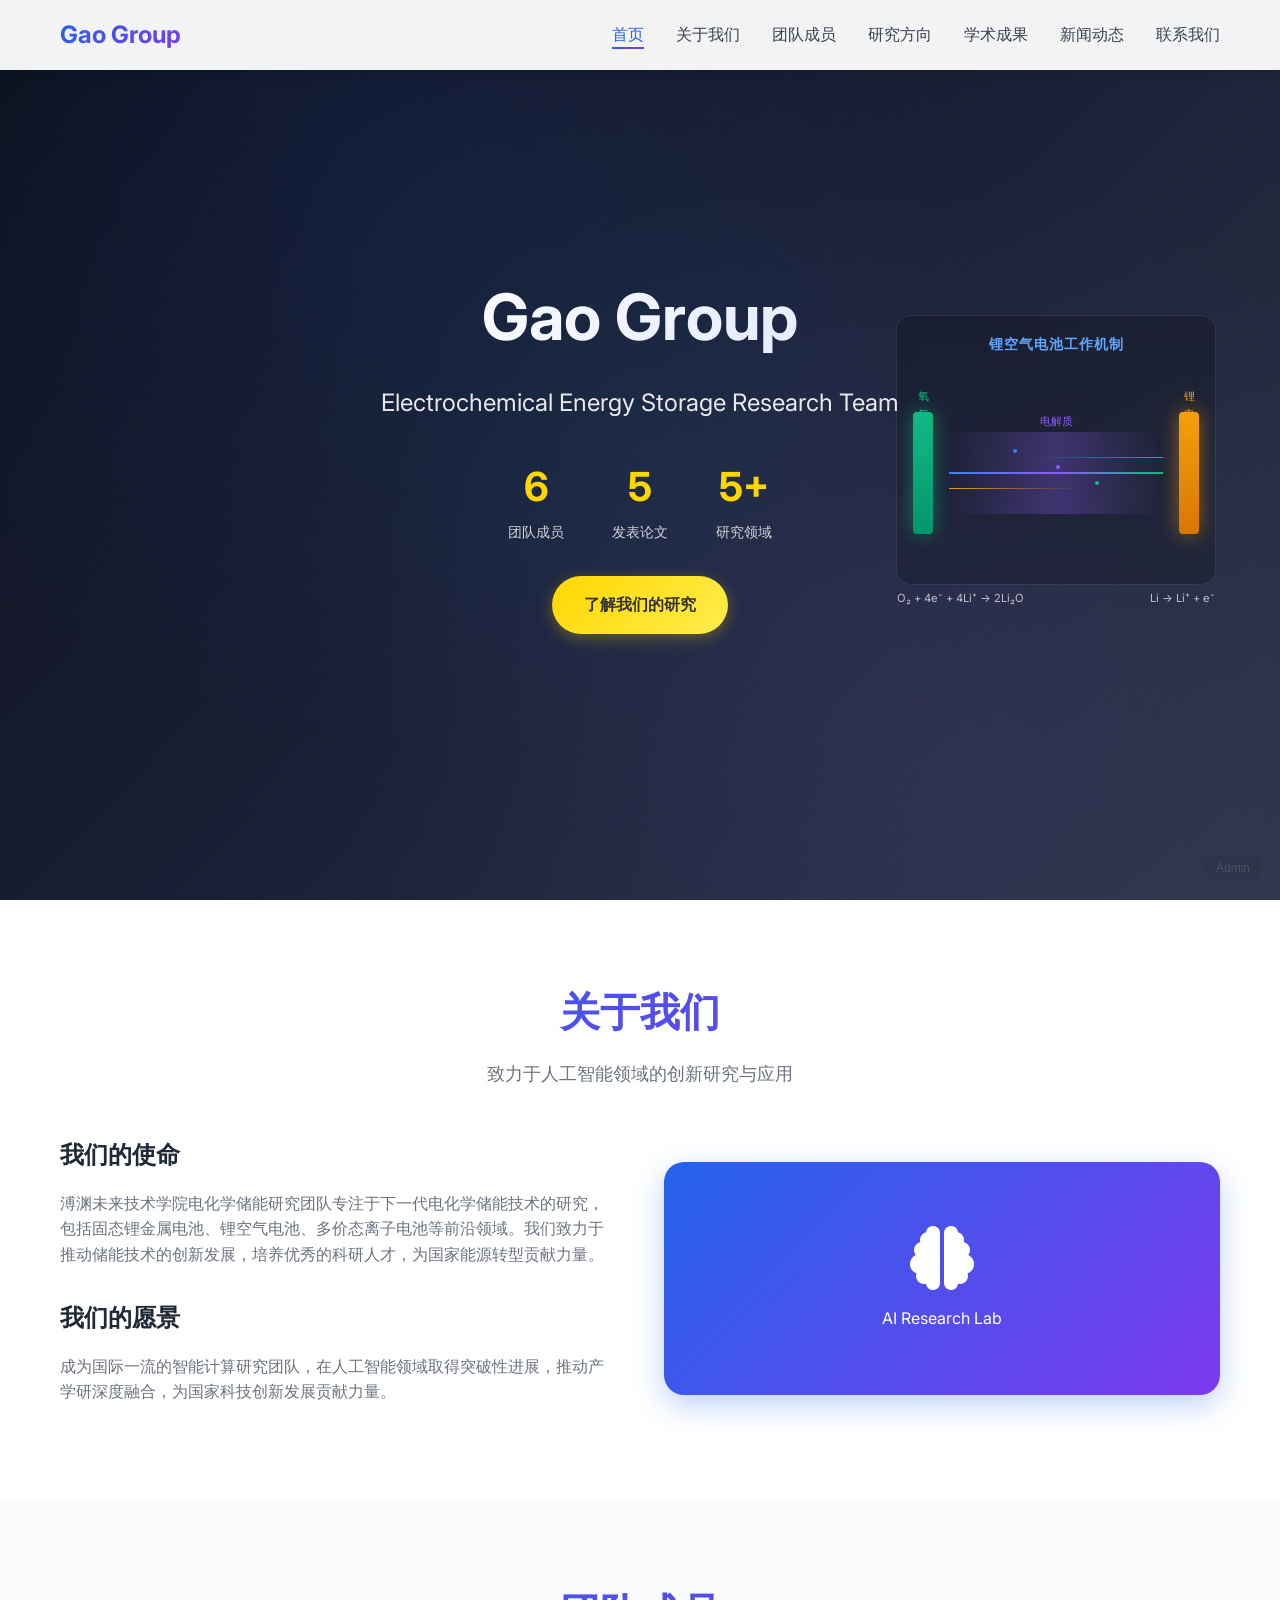
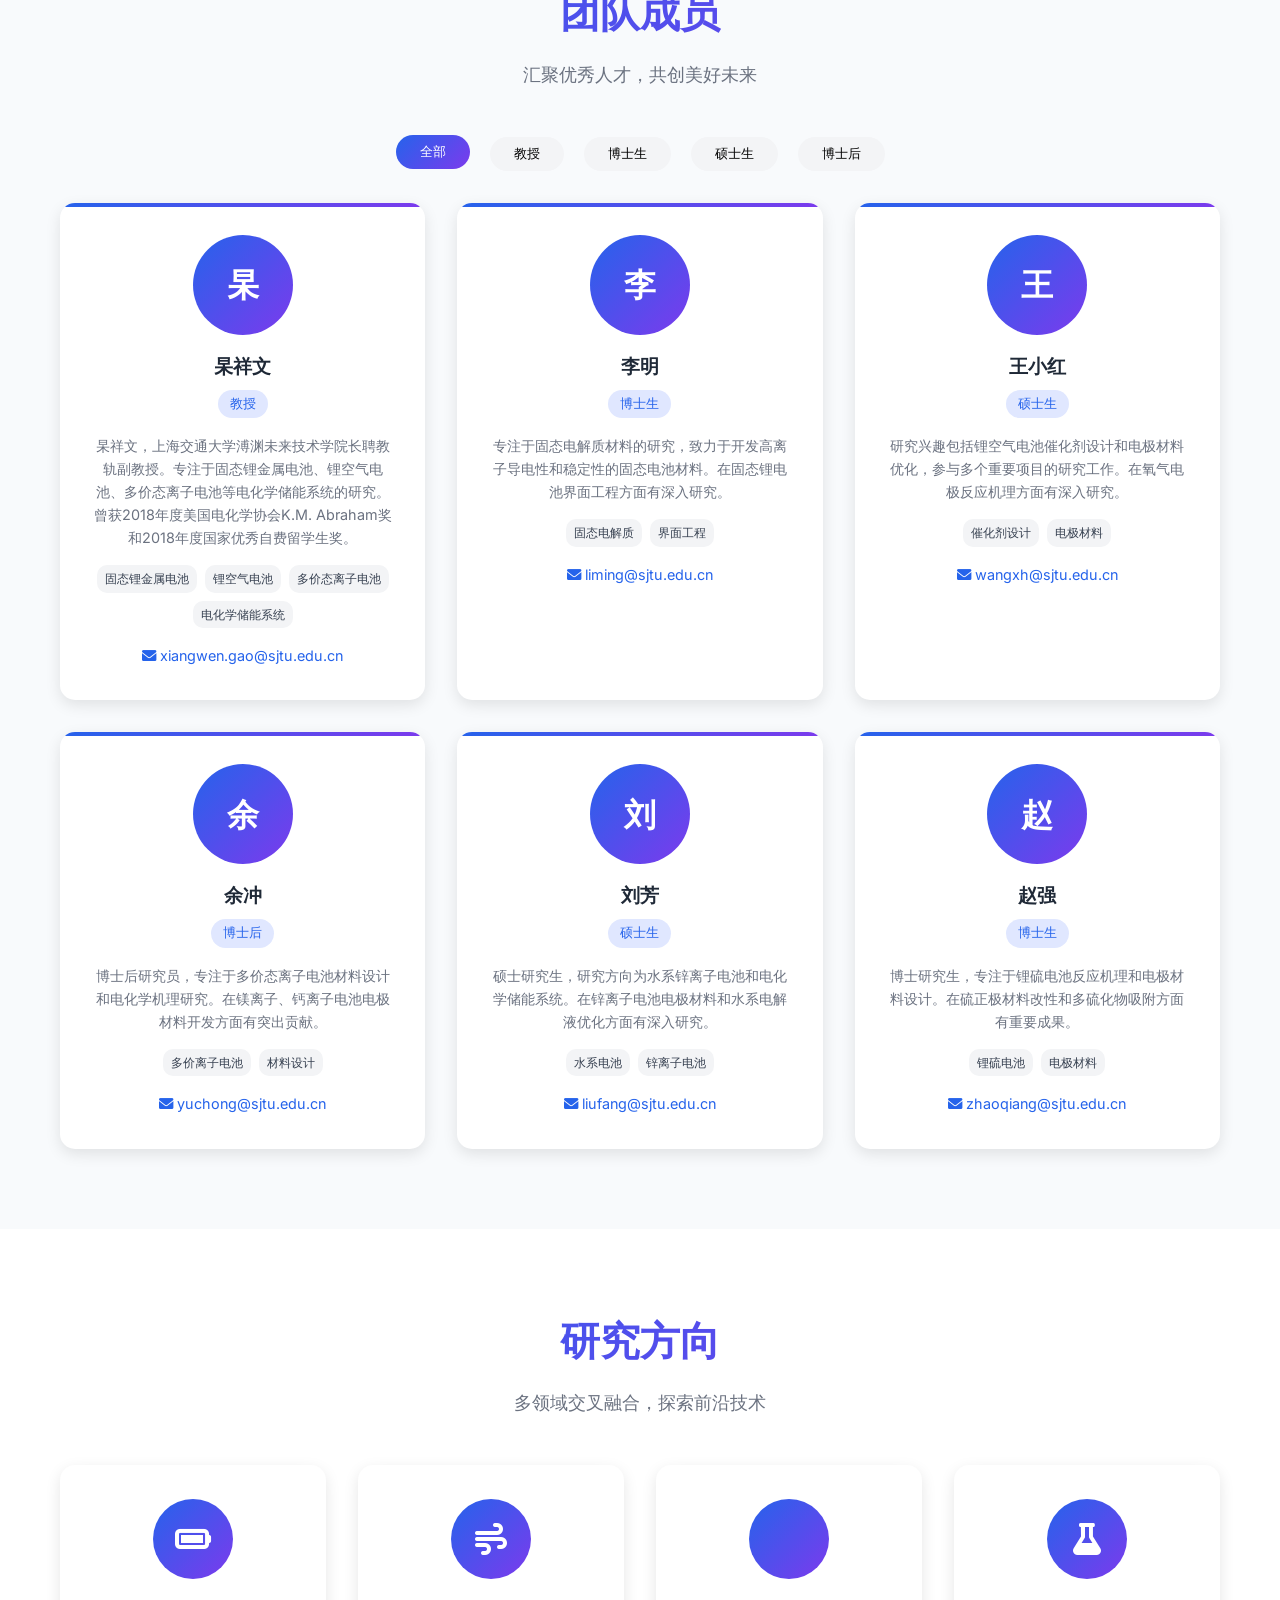
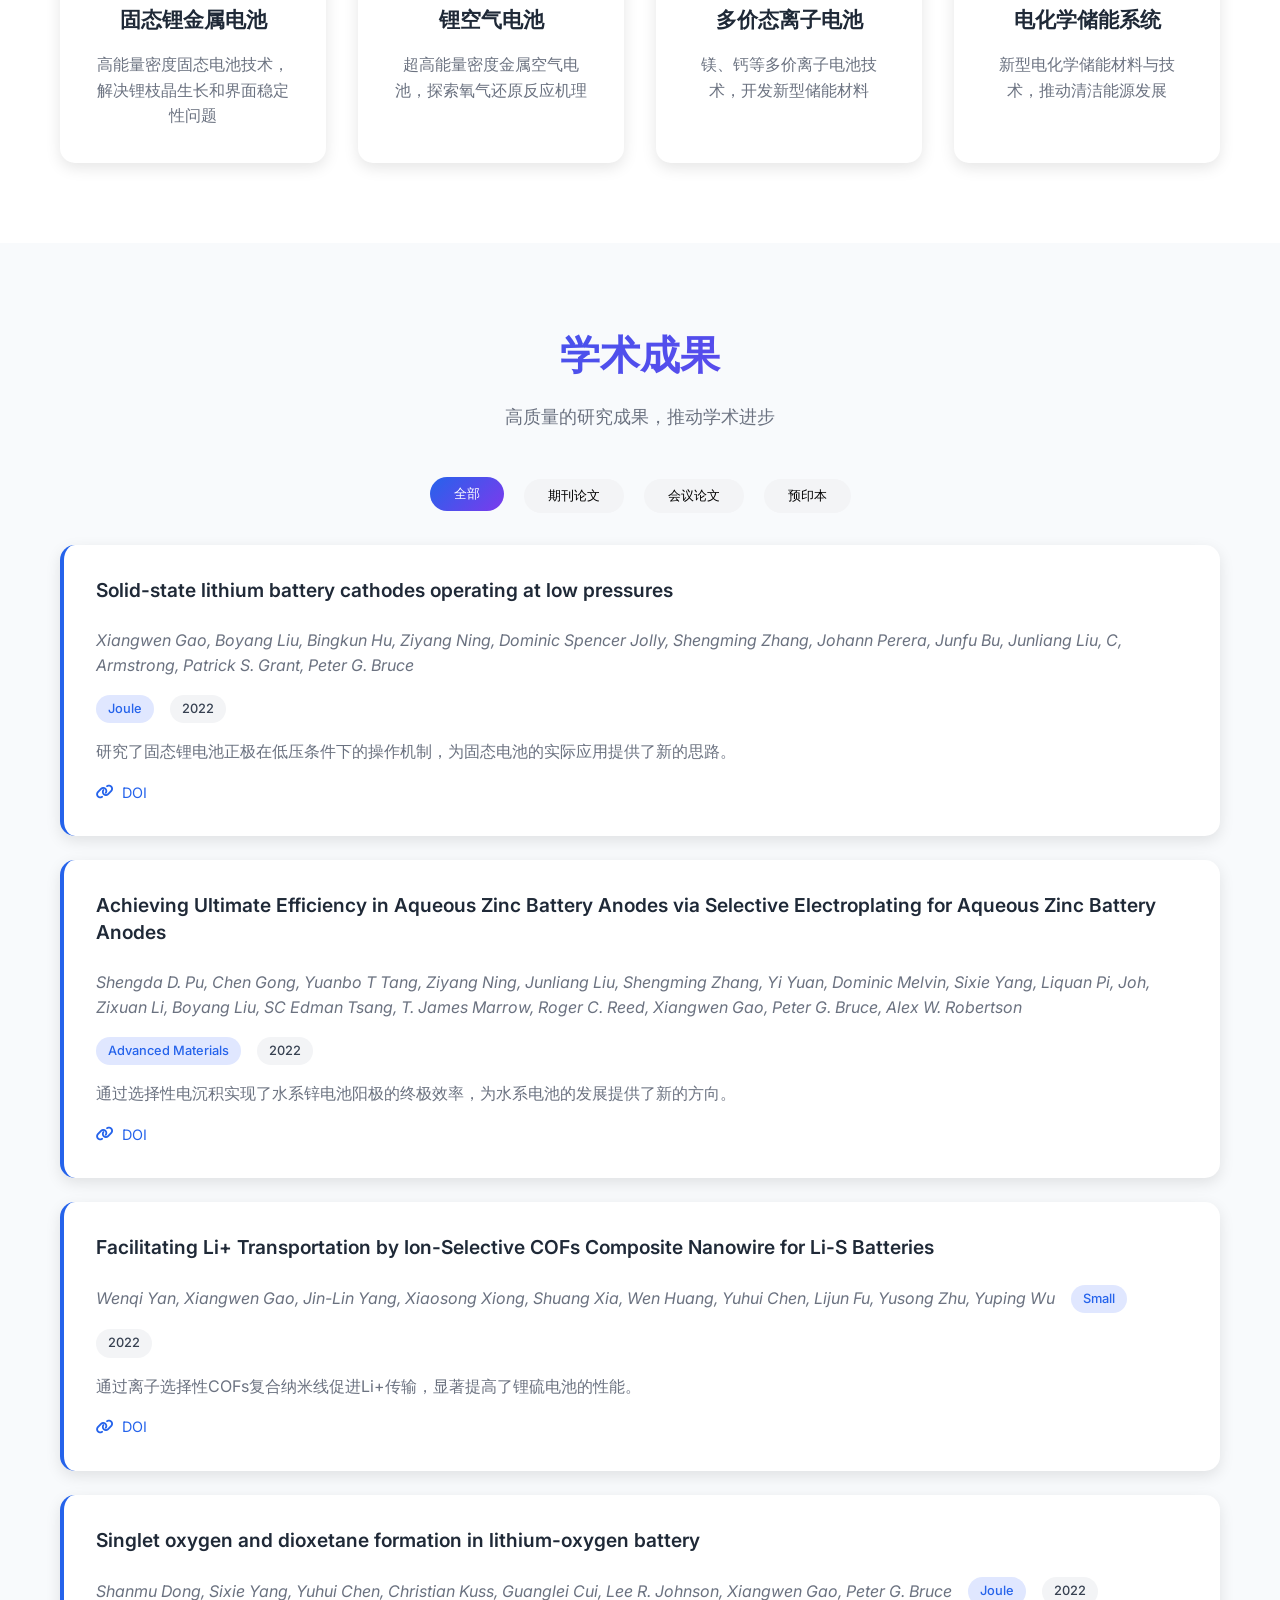
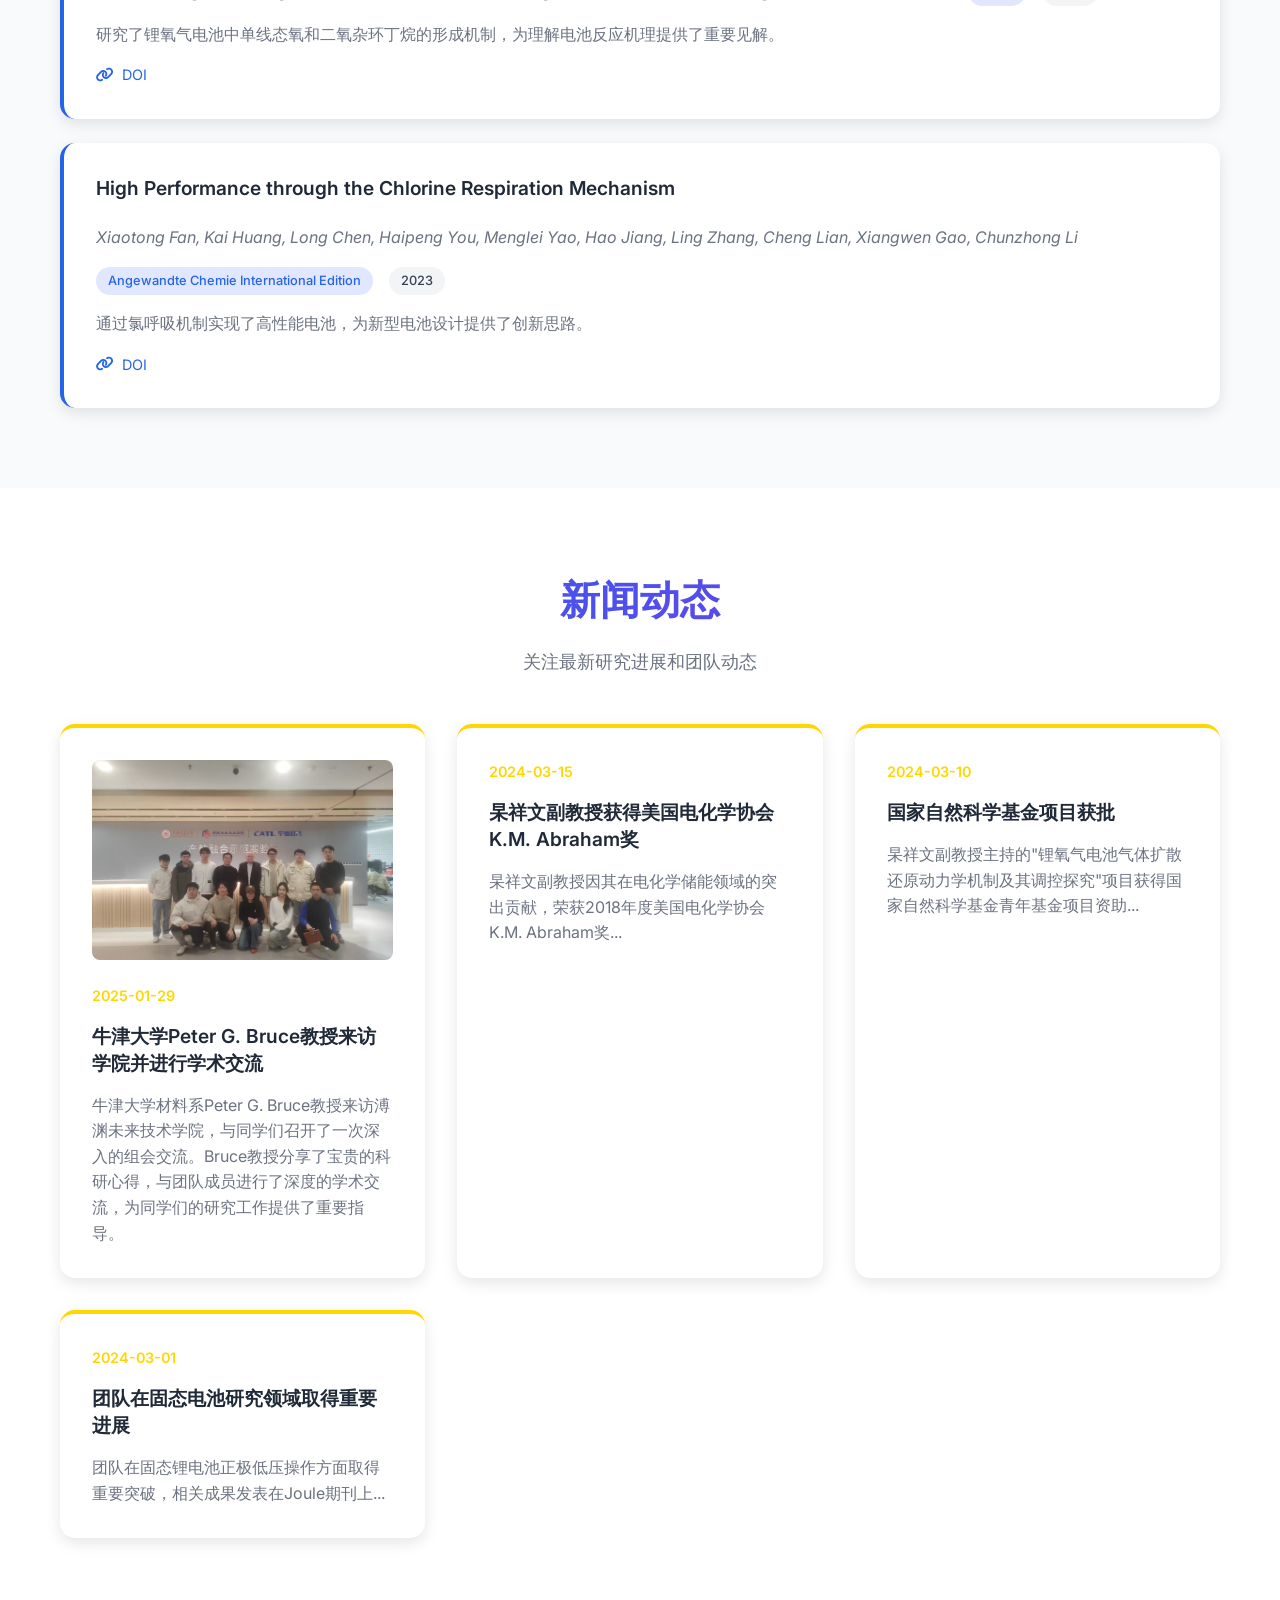
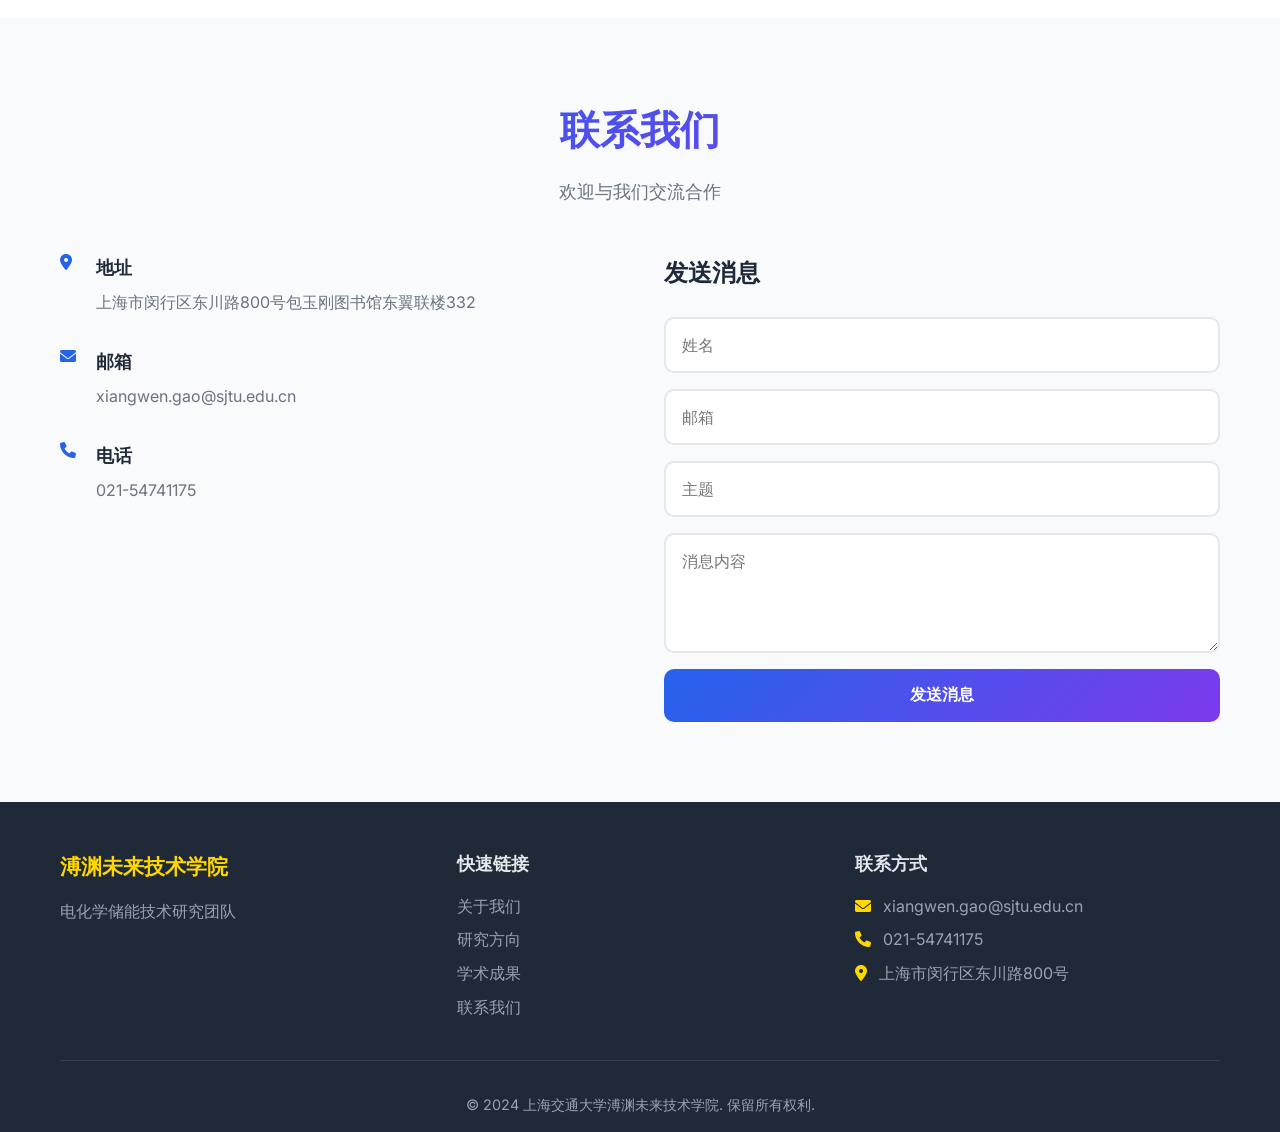
==== commit dd63b365: "04071226" ====
--- a/index.html
+++ b/index.html
@@ -34,27 +34,41 @@
     <!-- 首页横幅 -->
     <section id="home" class="hero">
         <div class="hero-background"></div>
-        <!-- 动态研究元素 -->
-        <div class="research-elements">
-            <div class="floating-element battery-icon" style="top: 15%; left: 10%; animation-delay: 0s;">
-                <i class="fas fa-battery-full"></i>
-                <span class="element-label">固态锂电池</span>
-            </div>
-            <div class="floating-element ai-icon" style="top: 25%; right: 15%; animation-delay: 2s;">
-                <i class="fas fa-brain"></i>
-                <span class="element-label">AI for Science</span>
-            </div>
-            <div class="floating-element oxygen-icon" style="bottom: 30%; left: 5%; animation-delay: 4s;">
-                <i class="fas fa-wind"></i>
-                <span class="element-label">锂空气电池</span>
-            </div>
-            <div class="floating-element atom-icon" style="bottom: 20%; right: 10%; animation-delay: 6s;">
-                <i class="fas fa-atom"></i>
-                <span class="element-label">多价离子电池</span>
-            </div>
-            <div class="floating-element molecule-icon" style="top: 40%; left: 50%; animation-delay: 8s;">
-                <i class="fas fa-flask"></i>
-                <span class="element-label">电化学储能</span>
+
+        <!-- 锂空气电池机制图 -->
+        <div class="battery-mechanism">
+            <div class="mechanism-container">
+                <div class="mechanism-title">锂空气电池工作机制</div>
+                <div class="battery-diagram">
+                    <!-- 阴极 (氧气电极) -->
+                    <div class="electrode cathode">
+                        <span style="position: absolute; top: -1.5rem; left: 50%; transform: translateX(-50%); font-size: 0.7rem; color: #10b981;">氧气电极</span>
+                    </div>
+
+                    <!-- 电解质区域 -->
+                    <div class="electrolyte">
+                        <div class="ion-flow"></div>
+                        <div class="oxygen-flow"></div>
+                        <div class="electron-flow"></div>
+
+                        <!-- 粒子效果 -->
+                        <div class="particle particle-1"></div>
+                        <div class="particle particle-2"></div>
+                        <div class="particle particle-3"></div>
+
+                        <span style="position: absolute; top: -1.2rem; left: 50%; transform: translateX(-50%); font-size: 0.7rem; color: #8b5cf6;">电解质</span>
+                    </div>
+
+                    <!-- 阳极 (锂电极) -->
+                    <div class="electrode anode">
+                        <span style="position: absolute; top: -1.5rem; left: 50%; transform: translateX(-50%); font-size: 0.7rem; color: #f59e0b;">锂电极</span>
+                    </div>
+                </div>
+
+                <div class="mechanism-labels">
+                    <span>O₂ + 4e⁻ + 4Li⁺ → 2Li₂O</span>
+                    <span>Li → Li⁺ + e⁻</span>
+                </div>
             </div>
         </div>
         <div class="container">
--- a/css/styles.css
+++ b/css/styles.css
@@ -113,7 +113,7 @@
     height: 100vh;
     display: flex;
     align-items: center;
-    background: linear-gradient(135deg, #667eea 0%, #764ba2 100%);
+    background: linear-gradient(135deg, #0c0f1a, #1a1f35, #2d3748);
     overflow: hidden;
 }
 
@@ -123,109 +123,176 @@
     left: 0;
     right: 0;
     bottom: 0;
-    background: url('data:image/svg+xml,<svg xmlns="http://www.w3.org/2000/svg" viewBox="0 0 100 100"><defs><pattern id="grid" width="10" height="10" patternUnits="userSpaceOnUse"><path d="M 10 0 L 0 0 0 10" fill="none" stroke="rgba(255,255,255,0.1)" stroke-width="0.5"/></pattern></defs><rect width="100" height="100" fill="url(%23grid)"/></svg>');
-    opacity: 0.3;
-}
-
-/* 动态研究元素 */
-.research-elements {
+    background: radial-gradient(circle at 30% 20%, rgba(37, 99, 235, 0.1) 0%, transparent 50%),
+                radial-gradient(circle at 70% 80%, rgba(139, 92, 246, 0.1) 0%, transparent 50%),
+                radial-gradient(circle at 50% 50%, rgba(16, 185, 129, 0.05) 0%, transparent 50%);
+}
+
+/* 锂空气电池机制图 */
+.battery-mechanism {
     position: absolute;
-    top: 0;
+    right: 5%;
+    top: 50%;
+    transform: translateY(-50%);
+    width: 25vw;
+    height: 30vh;
+    z-index: 1;
+    pointer-events: none;
+}
+
+.mechanism-container {
+    position: relative;
+    width: 100%;
+    height: 100%;
+    background: rgba(0, 0, 0, 0.2);
+    border-radius: 15px;
+    border: 1px solid rgba(255, 255, 255, 0.1);
+    backdrop-filter: blur(10px);
+    padding: 1rem;
+}
+
+.mechanism-title {
+    color: #60a5fa;
+    font-size: 0.9rem;
+    font-weight: 600;
+    text-align: center;
+    margin-bottom: 1rem;
+    text-transform: uppercase;
+    letter-spacing: 1px;
+}
+
+.battery-diagram {
+    position: relative;
+    width: 100%;
+    height: calc(100% - 2rem);
+    display: flex;
+    align-items: center;
+    justify-content: space-between;
+}
+
+.electrode {
+    width: 20px;
+    height: 60%;
+    background: linear-gradient(180deg, #3b82f6, #1d4ed8);
+    border-radius: 4px;
+    position: relative;
+    box-shadow: 0 0 20px rgba(59, 130, 246, 0.5);
+}
+
+.cathode {
+    background: linear-gradient(180deg, #10b981, #059669);
+    box-shadow: 0 0 20px rgba(16, 185, 129, 0.5);
+}
+
+.anode {
+    background: linear-gradient(180deg, #f59e0b, #d97706);
+    box-shadow: 0 0 20px rgba(245, 158, 11, 0.5);
+}
+
+.electrolyte {
+    flex: 1;
+    height: 40%;
+    background: linear-gradient(90deg, transparent, rgba(139, 92, 246, 0.3), transparent);
+    margin: 0 1rem;
+    position: relative;
+    border-radius: 8px;
+}
+
+/* 离子流动动画 */
+.ion-flow {
+    position: absolute;
+    top: 50%;
+    left: 0;
+    width: 100%;
+    height: 2px;
+    background: linear-gradient(90deg, #3b82f6, #8b5cf6, #10b981);
+    animation: ionMovement 3s ease-in-out infinite;
+    transform: translateY(-50%);
+}
+
+.oxygen-flow {
+    position: absolute;
+    top: 30%;
+    right: 0;
+    width: 60%;
+    height: 1px;
+    background: linear-gradient(90deg, transparent, #06b6d4);
+    animation: oxygenMovement 4s ease-in-out infinite;
+}
+
+.electron-flow {
+    position: absolute;
+    bottom: 30%;
+    left: 0;
+    width: 60%;
+    height: 1px;
+    background: linear-gradient(90deg, #f59e0b, transparent);
+    animation: electronMovement 3.5s ease-in-out infinite;
+}
+
+/* 粒子效果 */
+.particle {
+    position: absolute;
+    width: 4px;
+    height: 4px;
+    border-radius: 50%;
+    animation: particleFloat 6s ease-in-out infinite;
+}
+
+.particle-1 {
+    background: #3b82f6;
+    top: 20%;
+    left: 30%;
+    animation-delay: 0s;
+}
+
+.particle-2 {
+    background: #10b981;
+    top: 60%;
+    right: 30%;
+    animation-delay: 2s;
+}
+
+.particle-3 {
+    background: #8b5cf6;
+    top: 40%;
+    left: 50%;
+    animation-delay: 4s;
+}
+
+/* 标签 */
+.mechanism-labels {
+    position: absolute;
+    bottom: -1.5rem;
     left: 0;
     right: 0;
-    bottom: 0;
-    pointer-events: none;
-    z-index: 1;
-}
-
-.floating-element {
-    position: absolute;
-    display: flex;
-    flex-direction: column;
-    align-items: center;
-    gap: 0.5rem;
-    animation: float 8s ease-in-out infinite;
-    opacity: 0.7;
-}
-
-.floating-element i {
-    font-size: 2.5rem;
-    background: linear-gradient(135deg, #2563eb, #7c3aed);
-    -webkit-background-clip: text;
-    -webkit-text-fill-color: transparent;
-    background-clip: text;
-    filter: drop-shadow(0 2px 4px rgba(0,0,0,0.2));
-}
-
-.floating-element .element-label {
-    font-size: 0.9rem;
-    font-weight: 600;
-    color: rgba(255,255,255,0.9);
-    background: rgba(0,0,0,0.3);
-    padding: 0.25rem 0.75rem;
-    border-radius: 15px;
-    backdrop-filter: blur(5px);
-    white-space: nowrap;
-}
-
-/* 不同研究领域的特殊样式 */
-.battery-icon i {
-    color: #10b981;
-    background: linear-gradient(135deg, #10b981, #059669);
-    -webkit-background-clip: text;
-    -webkit-text-fill-color: transparent;
-    background-clip: text;
-}
-
-.ai-icon i {
-    color: #8b5cf6;
-    background: linear-gradient(135deg, #8b5cf6, #7c3aed);
-    -webkit-background-clip: text;
-    -webkit-text-fill-color: transparent;
-    background-clip: text;
-}
-
-.oxygen-icon i {
-    color: #06b6d4;
-    background: linear-gradient(135deg, #06b6d4, #0891b2);
-    -webkit-background-clip: text;
-    -webkit-text-fill-color: transparent;
-    background-clip: text;
-}
-
-.atom-icon i {
-    color: #f59e0b;
-    background: linear-gradient(135deg, #f59e0b, #d97706);
-    -webkit-background-clip: text;
-    -webkit-text-fill-color: transparent;
-    background-clip: text;
-}
-
-.molecule-icon i {
-    color: #ef4444;
-    background: linear-gradient(135deg, #ef4444, #dc2626);
-    -webkit-background-clip: text;
-    -webkit-text-fill-color: transparent;
-    background-clip: text;
-}
-
-@keyframes float {
-    0%, 100% {
-        transform: translateY(0px) rotate(0deg);
-        opacity: 0.7;
-    }
-    25% {
-        transform: translateY(-10px) rotate(2deg);
-        opacity: 0.9;
-    }
-    50% {
-        transform: translateY(-5px) rotate(-1deg);
-        opacity: 0.8;
-    }
-    75% {
-        transform: translateY(-15px) rotate(1deg);
-        opacity: 0.6;
-    }
+    display: flex;
+    justify-content: space-between;
+    font-size: 0.7rem;
+    color: rgba(255, 255, 255, 0.7);
+}
+
+/* 动画关键帧 */
+@keyframes ionMovement {
+    0%, 100% { transform: translateY(-50%) translateX(-10px); opacity: 0.5; }
+    50% { transform: translateY(-50%) translateX(10px); opacity: 1; }
+}
+
+@keyframes oxygenMovement {
+    0%, 100% { transform: translateX(10px); opacity: 0.3; }
+    50% { transform: translateX(-10px); opacity: 0.8; }
+}
+
+@keyframes electronMovement {
+    0%, 100% { transform: translateX(-10px); opacity: 0.3; }
+    50% { transform: translateX(10px); opacity: 0.8; }
+}
+
+@keyframes particleFloat {
+    0%, 100% { transform: translateY(0px) scale(1); opacity: 0.6; }
+    25% { transform: translateY(-10px) scale(1.2); opacity: 1; }
+    50% { transform: translateY(-20px) scale(0.8); opacity: 0.4; }
+    75% { transform: translateY(-10px) scale(1.1); opacity: 0.8; }
 }
 
 .hero-content {
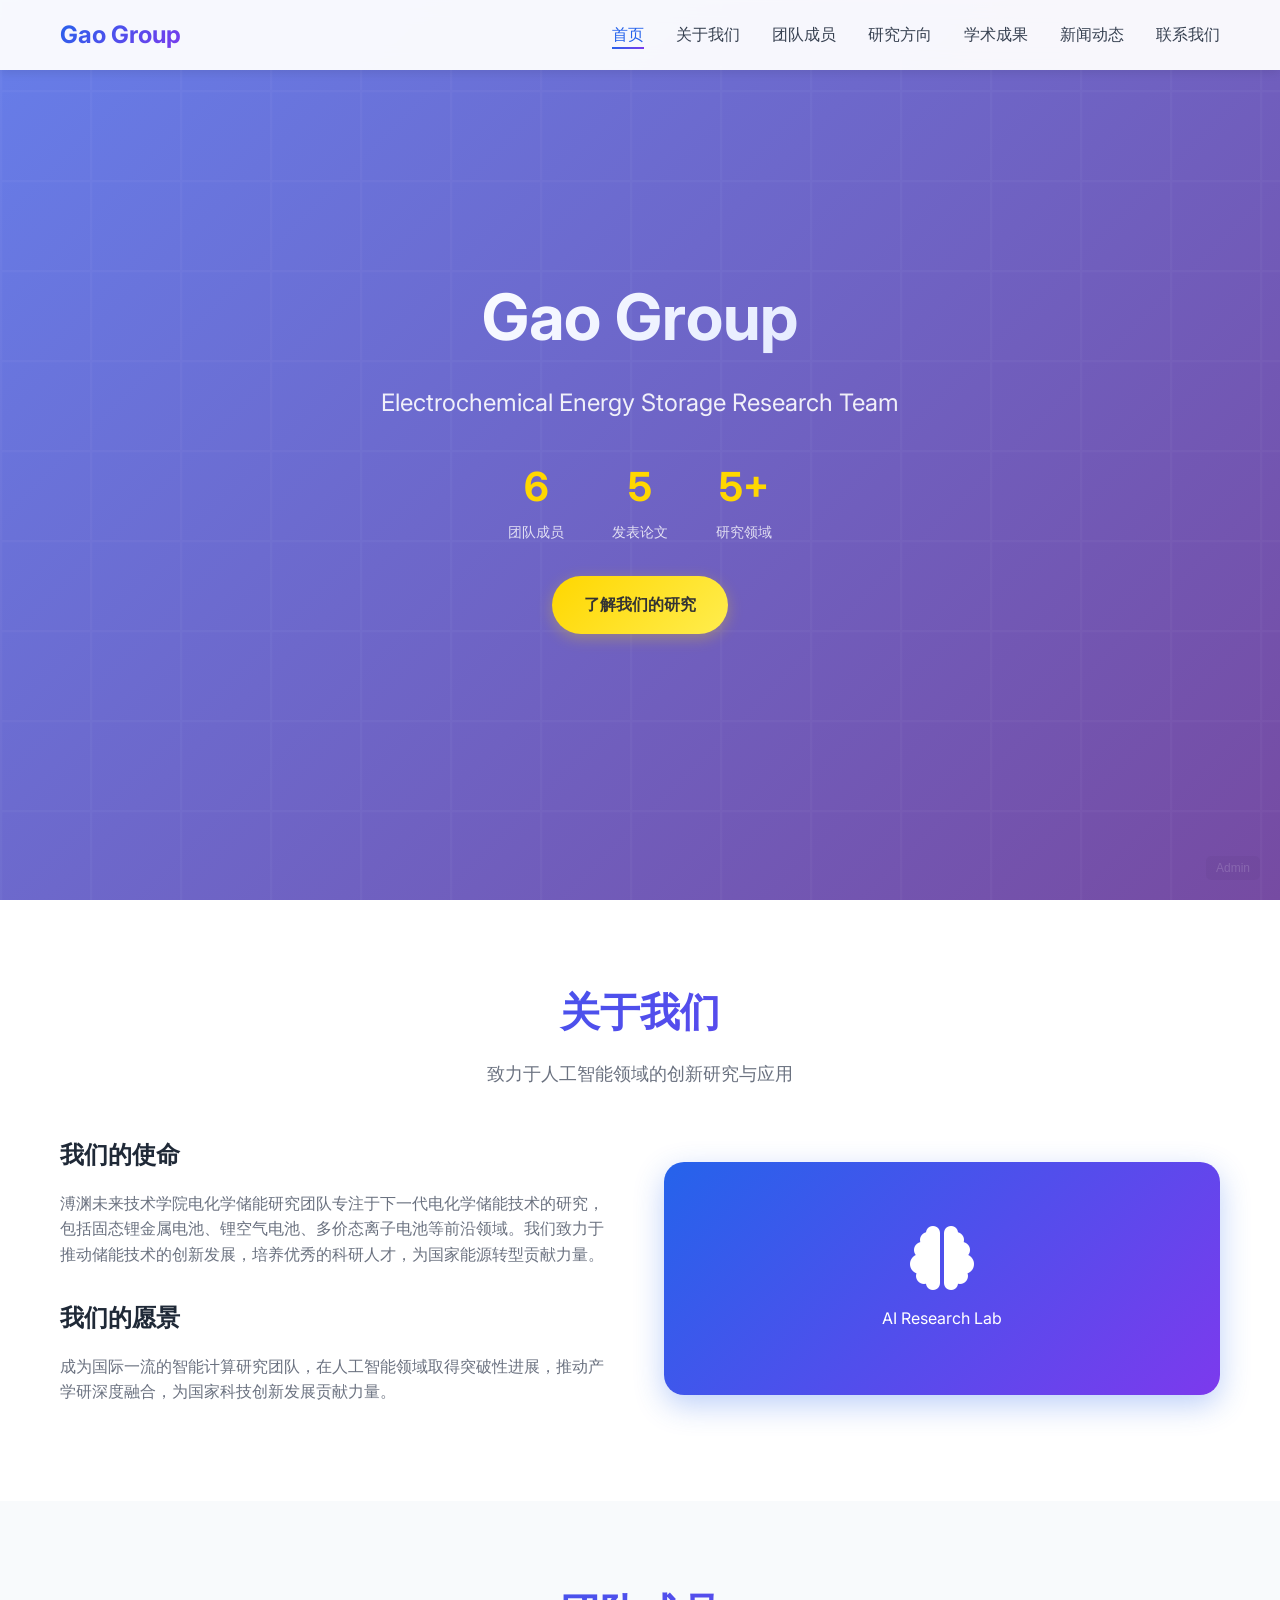
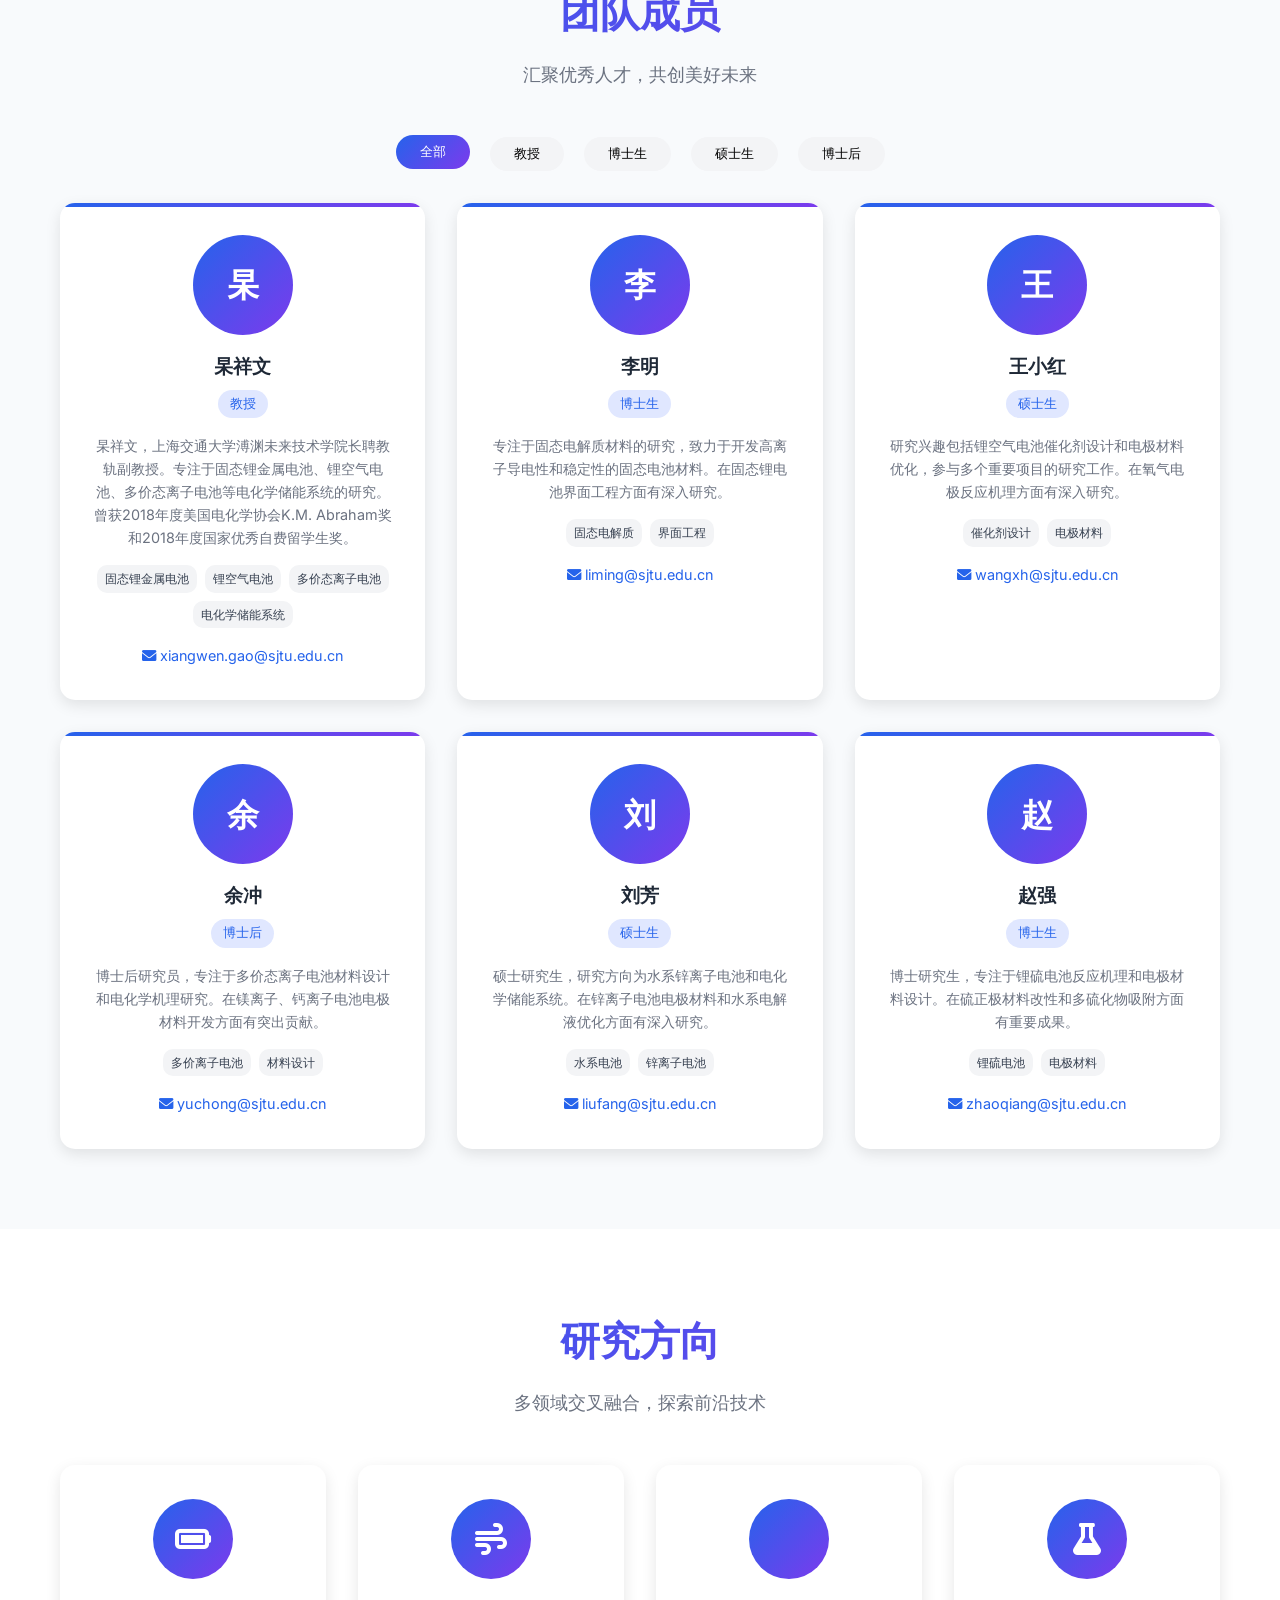
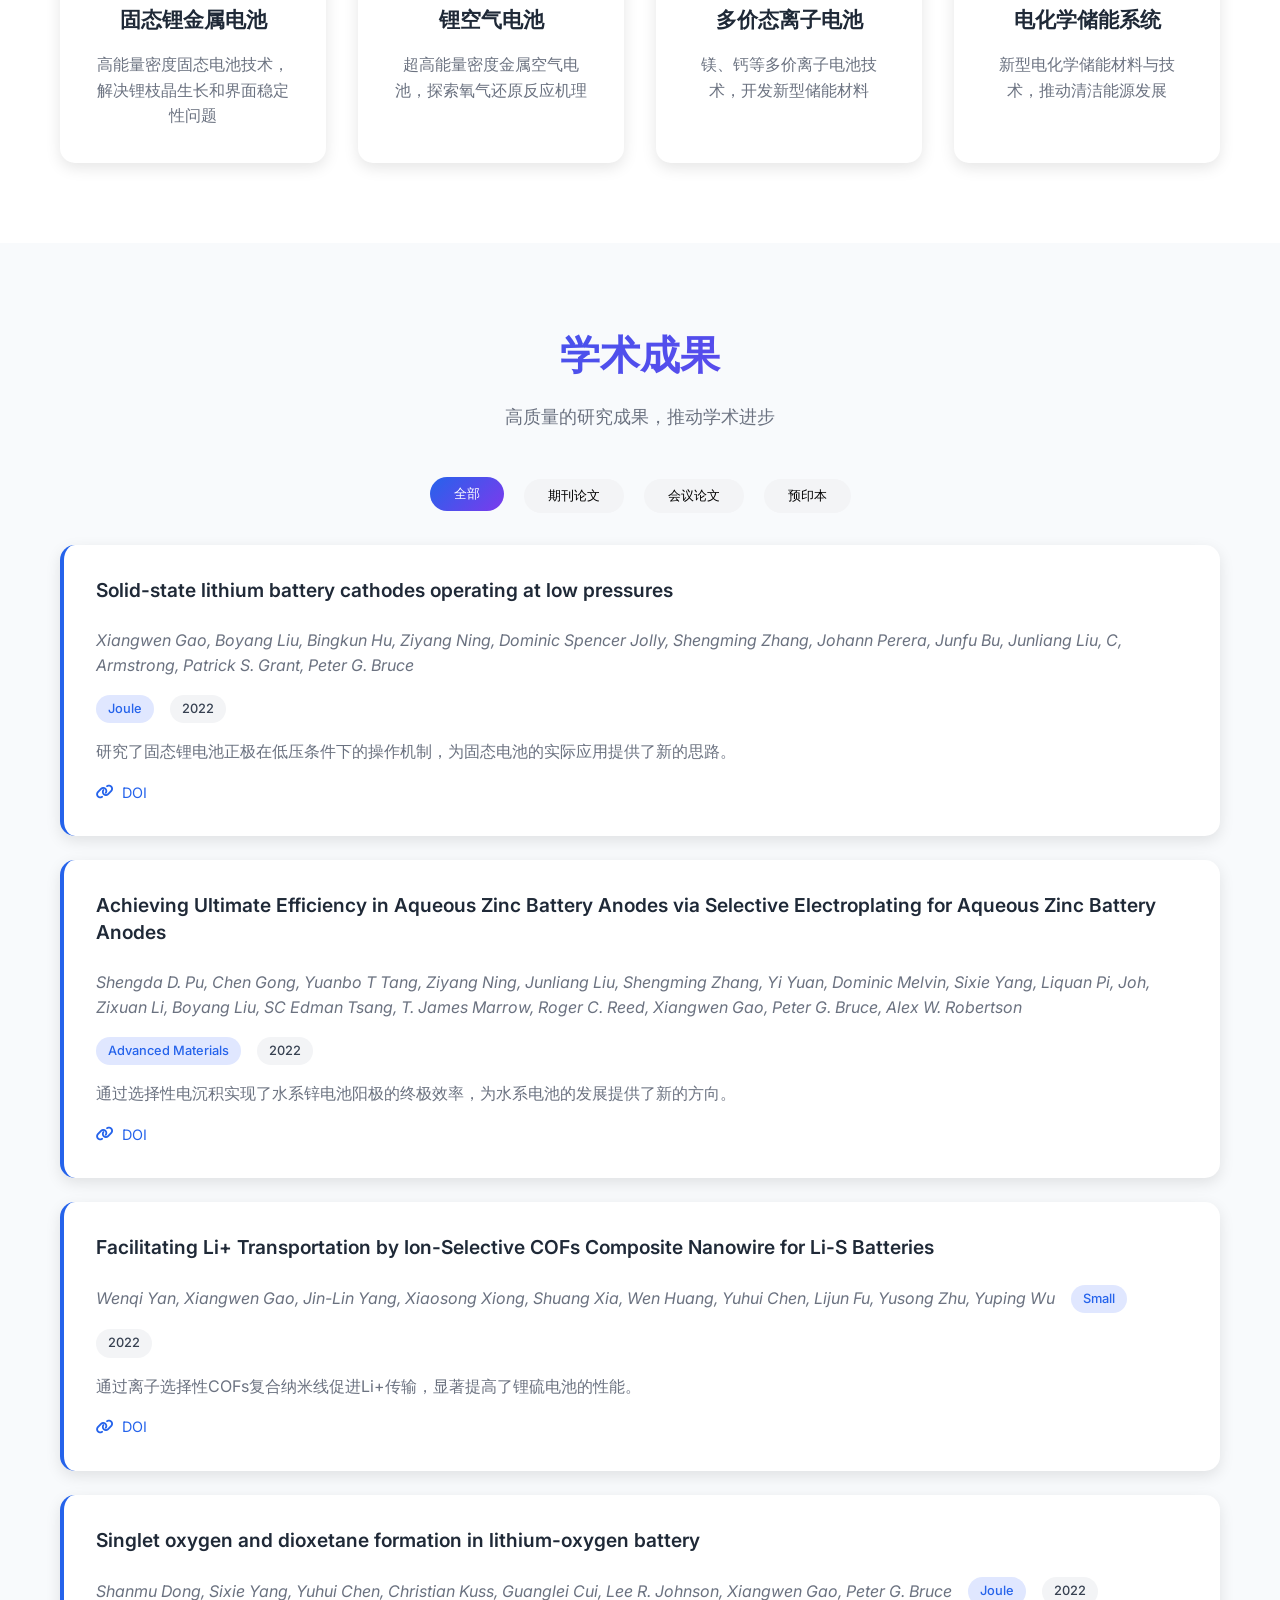
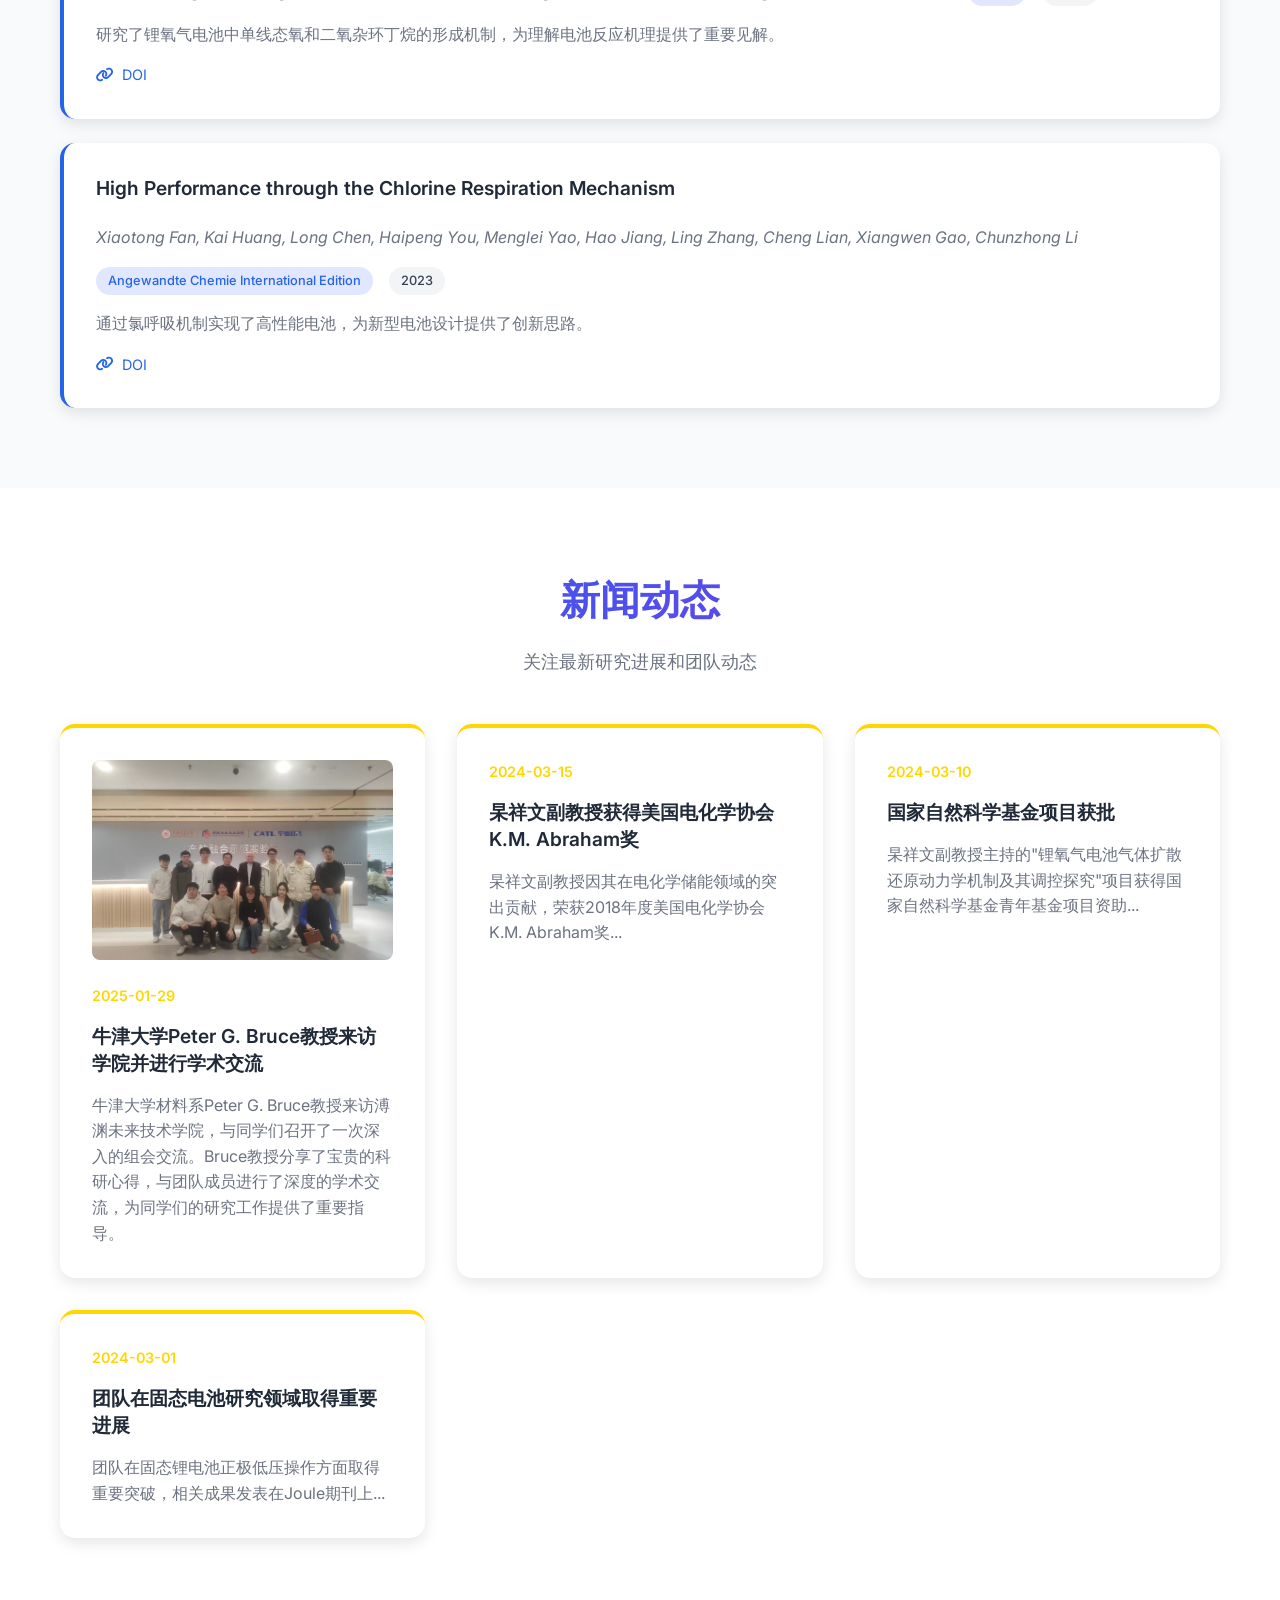
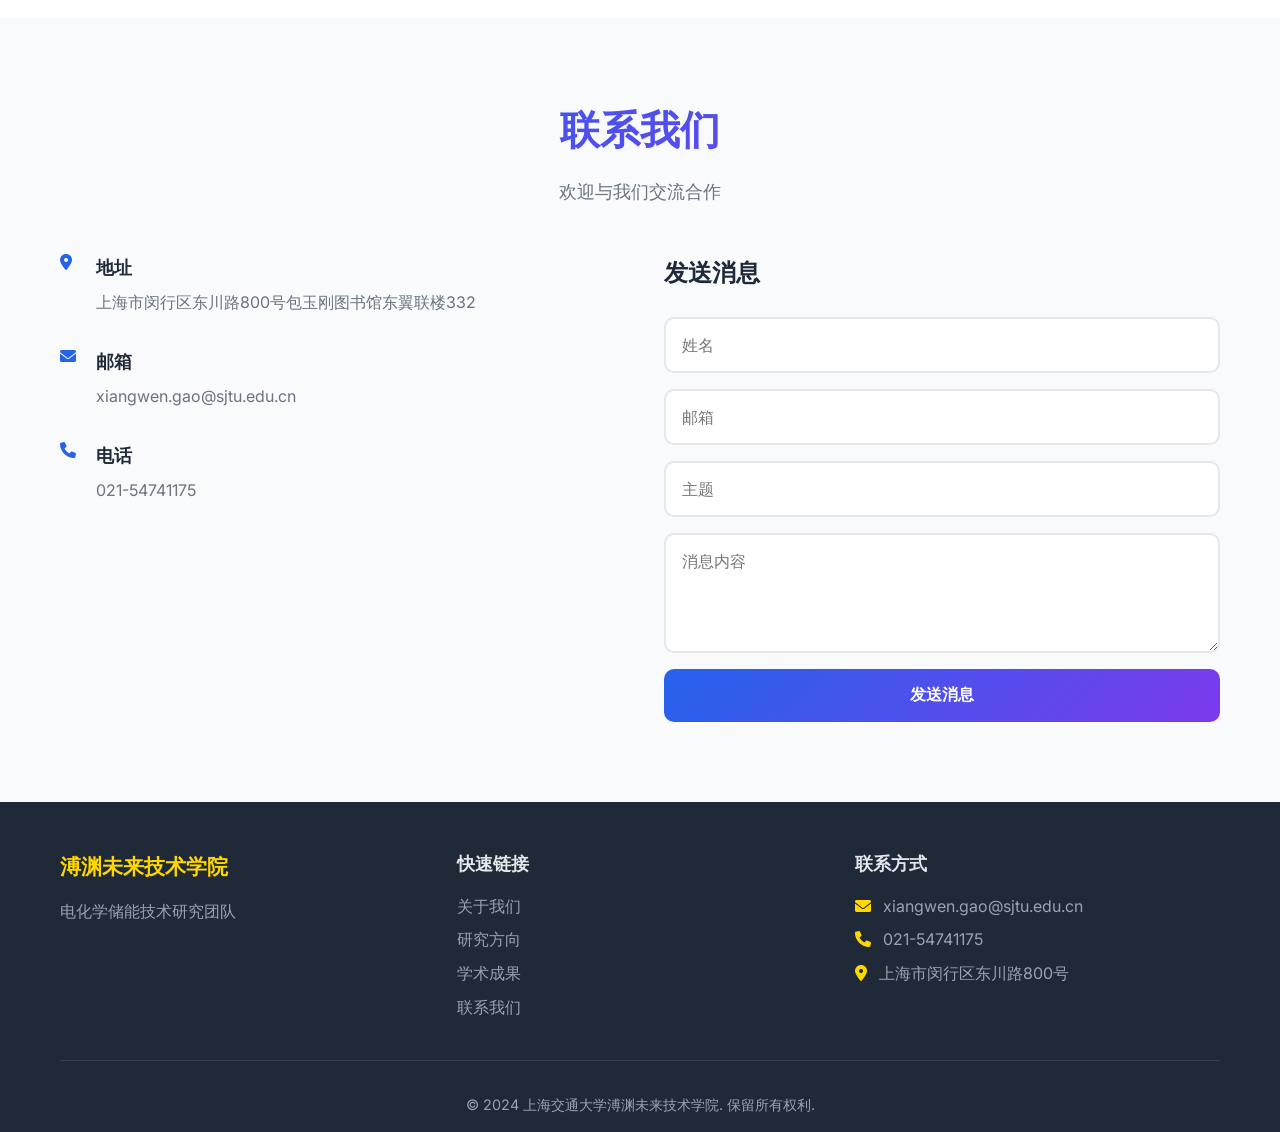
==== commit f36d4139: "04071233" ====
--- a/index.html
+++ b/index.html
@@ -34,43 +34,6 @@
     <!-- 首页横幅 -->
     <section id="home" class="hero">
         <div class="hero-background"></div>
-
-        <!-- 锂空气电池机制图 -->
-        <div class="battery-mechanism">
-            <div class="mechanism-container">
-                <div class="mechanism-title">锂空气电池工作机制</div>
-                <div class="battery-diagram">
-                    <!-- 阴极 (氧气电极) -->
-                    <div class="electrode cathode">
-                        <span style="position: absolute; top: -1.5rem; left: 50%; transform: translateX(-50%); font-size: 0.7rem; color: #10b981;">氧气电极</span>
-                    </div>
-
-                    <!-- 电解质区域 -->
-                    <div class="electrolyte">
-                        <div class="ion-flow"></div>
-                        <div class="oxygen-flow"></div>
-                        <div class="electron-flow"></div>
-
-                        <!-- 粒子效果 -->
-                        <div class="particle particle-1"></div>
-                        <div class="particle particle-2"></div>
-                        <div class="particle particle-3"></div>
-
-                        <span style="position: absolute; top: -1.2rem; left: 50%; transform: translateX(-50%); font-size: 0.7rem; color: #8b5cf6;">电解质</span>
-                    </div>
-
-                    <!-- 阳极 (锂电极) -->
-                    <div class="electrode anode">
-                        <span style="position: absolute; top: -1.5rem; left: 50%; transform: translateX(-50%); font-size: 0.7rem; color: #f59e0b;">锂电极</span>
-                    </div>
-                </div>
-
-                <div class="mechanism-labels">
-                    <span>O₂ + 4e⁻ + 4Li⁺ → 2Li₂O</span>
-                    <span>Li → Li⁺ + e⁻</span>
-                </div>
-            </div>
-        </div>
         <div class="container">
             <div class="hero-content">
                 <h1 class="hero-title">Gao Group</h1>
--- a/css/styles.css
+++ b/css/styles.css
@@ -113,7 +113,7 @@
     height: 100vh;
     display: flex;
     align-items: center;
-    background: linear-gradient(135deg, #0c0f1a, #1a1f35, #2d3748);
+    background: linear-gradient(135deg, #667eea 0%, #764ba2 100%);
     overflow: hidden;
 }
 
@@ -123,176 +123,8 @@
     left: 0;
     right: 0;
     bottom: 0;
-    background: radial-gradient(circle at 30% 20%, rgba(37, 99, 235, 0.1) 0%, transparent 50%),
-                radial-gradient(circle at 70% 80%, rgba(139, 92, 246, 0.1) 0%, transparent 50%),
-                radial-gradient(circle at 50% 50%, rgba(16, 185, 129, 0.05) 0%, transparent 50%);
-}
-
-/* 锂空气电池机制图 */
-.battery-mechanism {
-    position: absolute;
-    right: 5%;
-    top: 50%;
-    transform: translateY(-50%);
-    width: 25vw;
-    height: 30vh;
-    z-index: 1;
-    pointer-events: none;
-}
-
-.mechanism-container {
-    position: relative;
-    width: 100%;
-    height: 100%;
-    background: rgba(0, 0, 0, 0.2);
-    border-radius: 15px;
-    border: 1px solid rgba(255, 255, 255, 0.1);
-    backdrop-filter: blur(10px);
-    padding: 1rem;
-}
-
-.mechanism-title {
-    color: #60a5fa;
-    font-size: 0.9rem;
-    font-weight: 600;
-    text-align: center;
-    margin-bottom: 1rem;
-    text-transform: uppercase;
-    letter-spacing: 1px;
-}
-
-.battery-diagram {
-    position: relative;
-    width: 100%;
-    height: calc(100% - 2rem);
-    display: flex;
-    align-items: center;
-    justify-content: space-between;
-}
-
-.electrode {
-    width: 20px;
-    height: 60%;
-    background: linear-gradient(180deg, #3b82f6, #1d4ed8);
-    border-radius: 4px;
-    position: relative;
-    box-shadow: 0 0 20px rgba(59, 130, 246, 0.5);
-}
-
-.cathode {
-    background: linear-gradient(180deg, #10b981, #059669);
-    box-shadow: 0 0 20px rgba(16, 185, 129, 0.5);
-}
-
-.anode {
-    background: linear-gradient(180deg, #f59e0b, #d97706);
-    box-shadow: 0 0 20px rgba(245, 158, 11, 0.5);
-}
-
-.electrolyte {
-    flex: 1;
-    height: 40%;
-    background: linear-gradient(90deg, transparent, rgba(139, 92, 246, 0.3), transparent);
-    margin: 0 1rem;
-    position: relative;
-    border-radius: 8px;
-}
-
-/* 离子流动动画 */
-.ion-flow {
-    position: absolute;
-    top: 50%;
-    left: 0;
-    width: 100%;
-    height: 2px;
-    background: linear-gradient(90deg, #3b82f6, #8b5cf6, #10b981);
-    animation: ionMovement 3s ease-in-out infinite;
-    transform: translateY(-50%);
-}
-
-.oxygen-flow {
-    position: absolute;
-    top: 30%;
-    right: 0;
-    width: 60%;
-    height: 1px;
-    background: linear-gradient(90deg, transparent, #06b6d4);
-    animation: oxygenMovement 4s ease-in-out infinite;
-}
-
-.electron-flow {
-    position: absolute;
-    bottom: 30%;
-    left: 0;
-    width: 60%;
-    height: 1px;
-    background: linear-gradient(90deg, #f59e0b, transparent);
-    animation: electronMovement 3.5s ease-in-out infinite;
-}
-
-/* 粒子效果 */
-.particle {
-    position: absolute;
-    width: 4px;
-    height: 4px;
-    border-radius: 50%;
-    animation: particleFloat 6s ease-in-out infinite;
-}
-
-.particle-1 {
-    background: #3b82f6;
-    top: 20%;
-    left: 30%;
-    animation-delay: 0s;
-}
-
-.particle-2 {
-    background: #10b981;
-    top: 60%;
-    right: 30%;
-    animation-delay: 2s;
-}
-
-.particle-3 {
-    background: #8b5cf6;
-    top: 40%;
-    left: 50%;
-    animation-delay: 4s;
-}
-
-/* 标签 */
-.mechanism-labels {
-    position: absolute;
-    bottom: -1.5rem;
-    left: 0;
-    right: 0;
-    display: flex;
-    justify-content: space-between;
-    font-size: 0.7rem;
-    color: rgba(255, 255, 255, 0.7);
-}
-
-/* 动画关键帧 */
-@keyframes ionMovement {
-    0%, 100% { transform: translateY(-50%) translateX(-10px); opacity: 0.5; }
-    50% { transform: translateY(-50%) translateX(10px); opacity: 1; }
-}
-
-@keyframes oxygenMovement {
-    0%, 100% { transform: translateX(10px); opacity: 0.3; }
-    50% { transform: translateX(-10px); opacity: 0.8; }
-}
-
-@keyframes electronMovement {
-    0%, 100% { transform: translateX(-10px); opacity: 0.3; }
-    50% { transform: translateX(10px); opacity: 0.8; }
-}
-
-@keyframes particleFloat {
-    0%, 100% { transform: translateY(0px) scale(1); opacity: 0.6; }
-    25% { transform: translateY(-10px) scale(1.2); opacity: 1; }
-    50% { transform: translateY(-20px) scale(0.8); opacity: 0.4; }
-    75% { transform: translateY(-10px) scale(1.1); opacity: 0.8; }
+    background: url('data:image/svg+xml,<svg xmlns="http://www.w3.org/2000/svg" viewBox="0 0 100 100"><defs><pattern id="grid" width="10" height="10" patternUnits="userSpaceOnUse"><path d="M 10 0 L 0 0 0 10" fill="none" stroke="rgba(255,255,255,0.1)" stroke-width="0.5"/></pattern></defs><rect width="100" height="100" fill="url(%23grid)"/></svg>');
+    opacity: 0.3;
 }
 
 .hero-content {
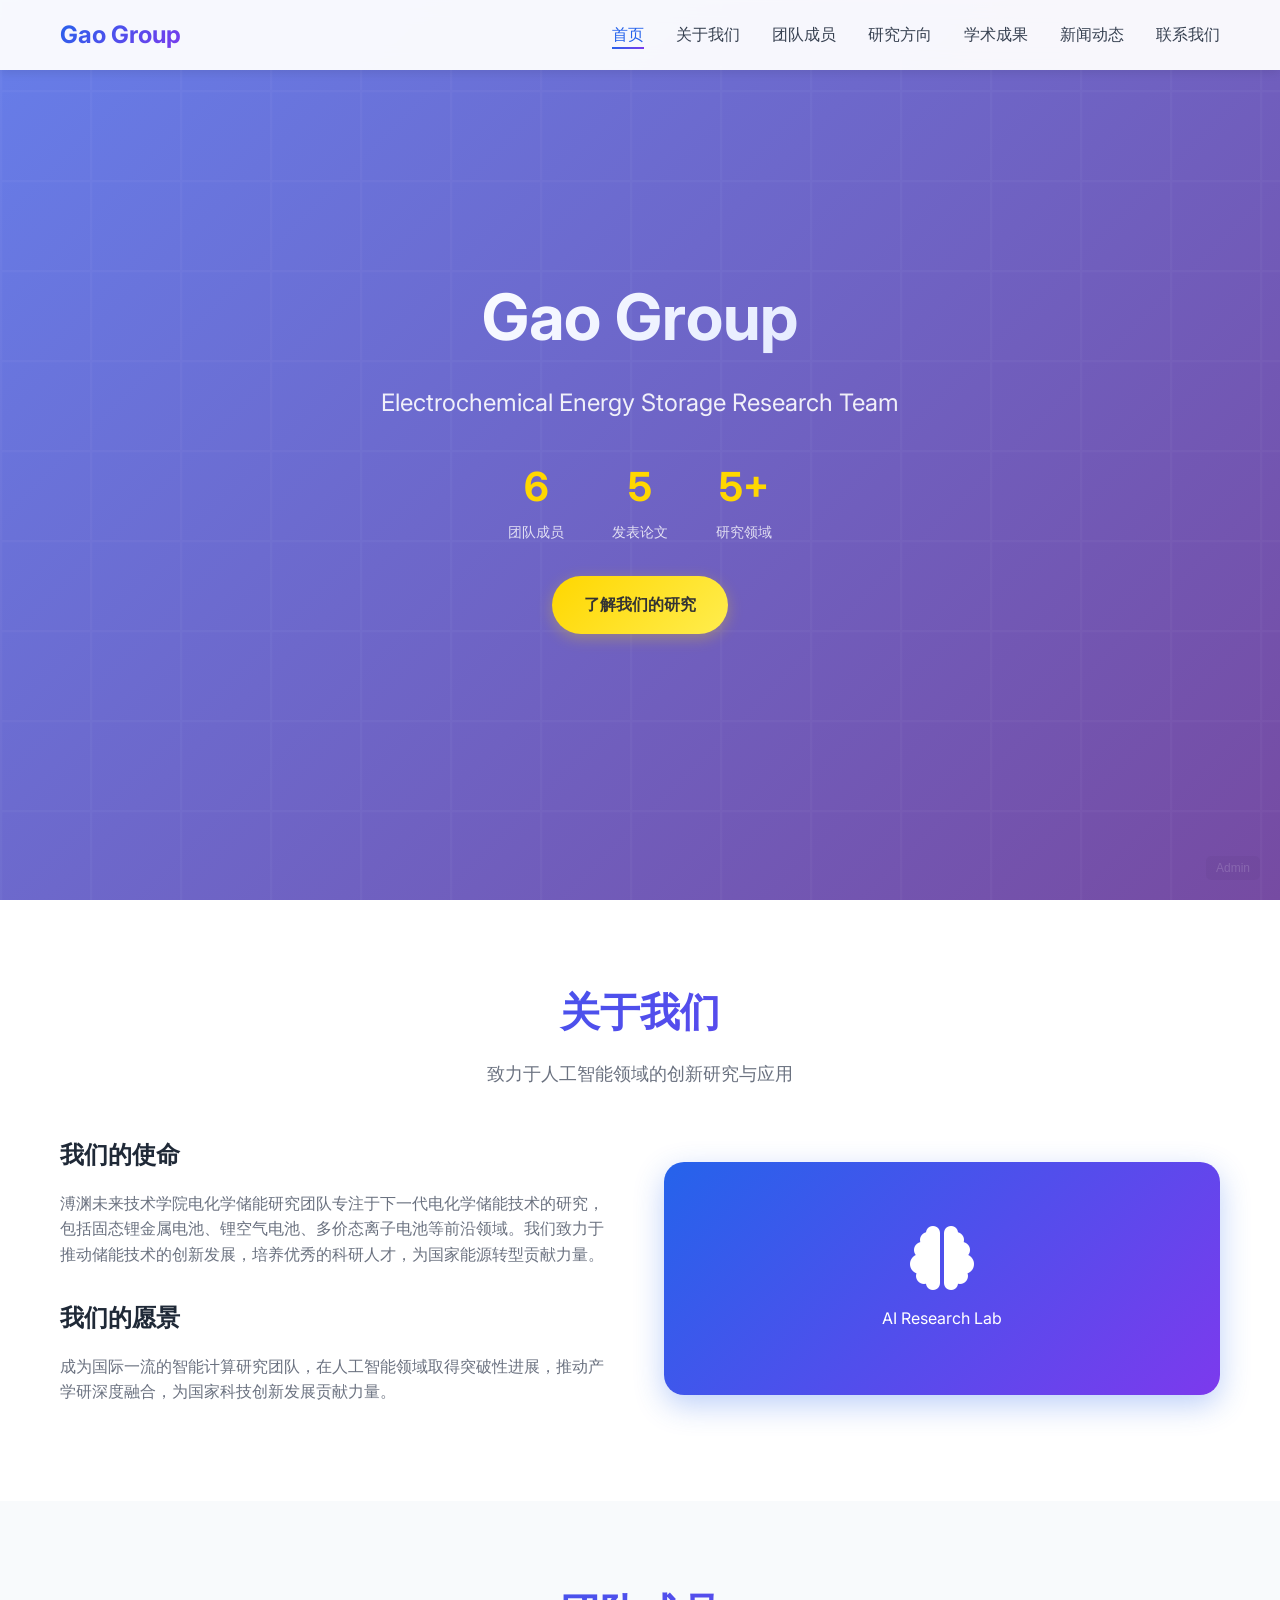
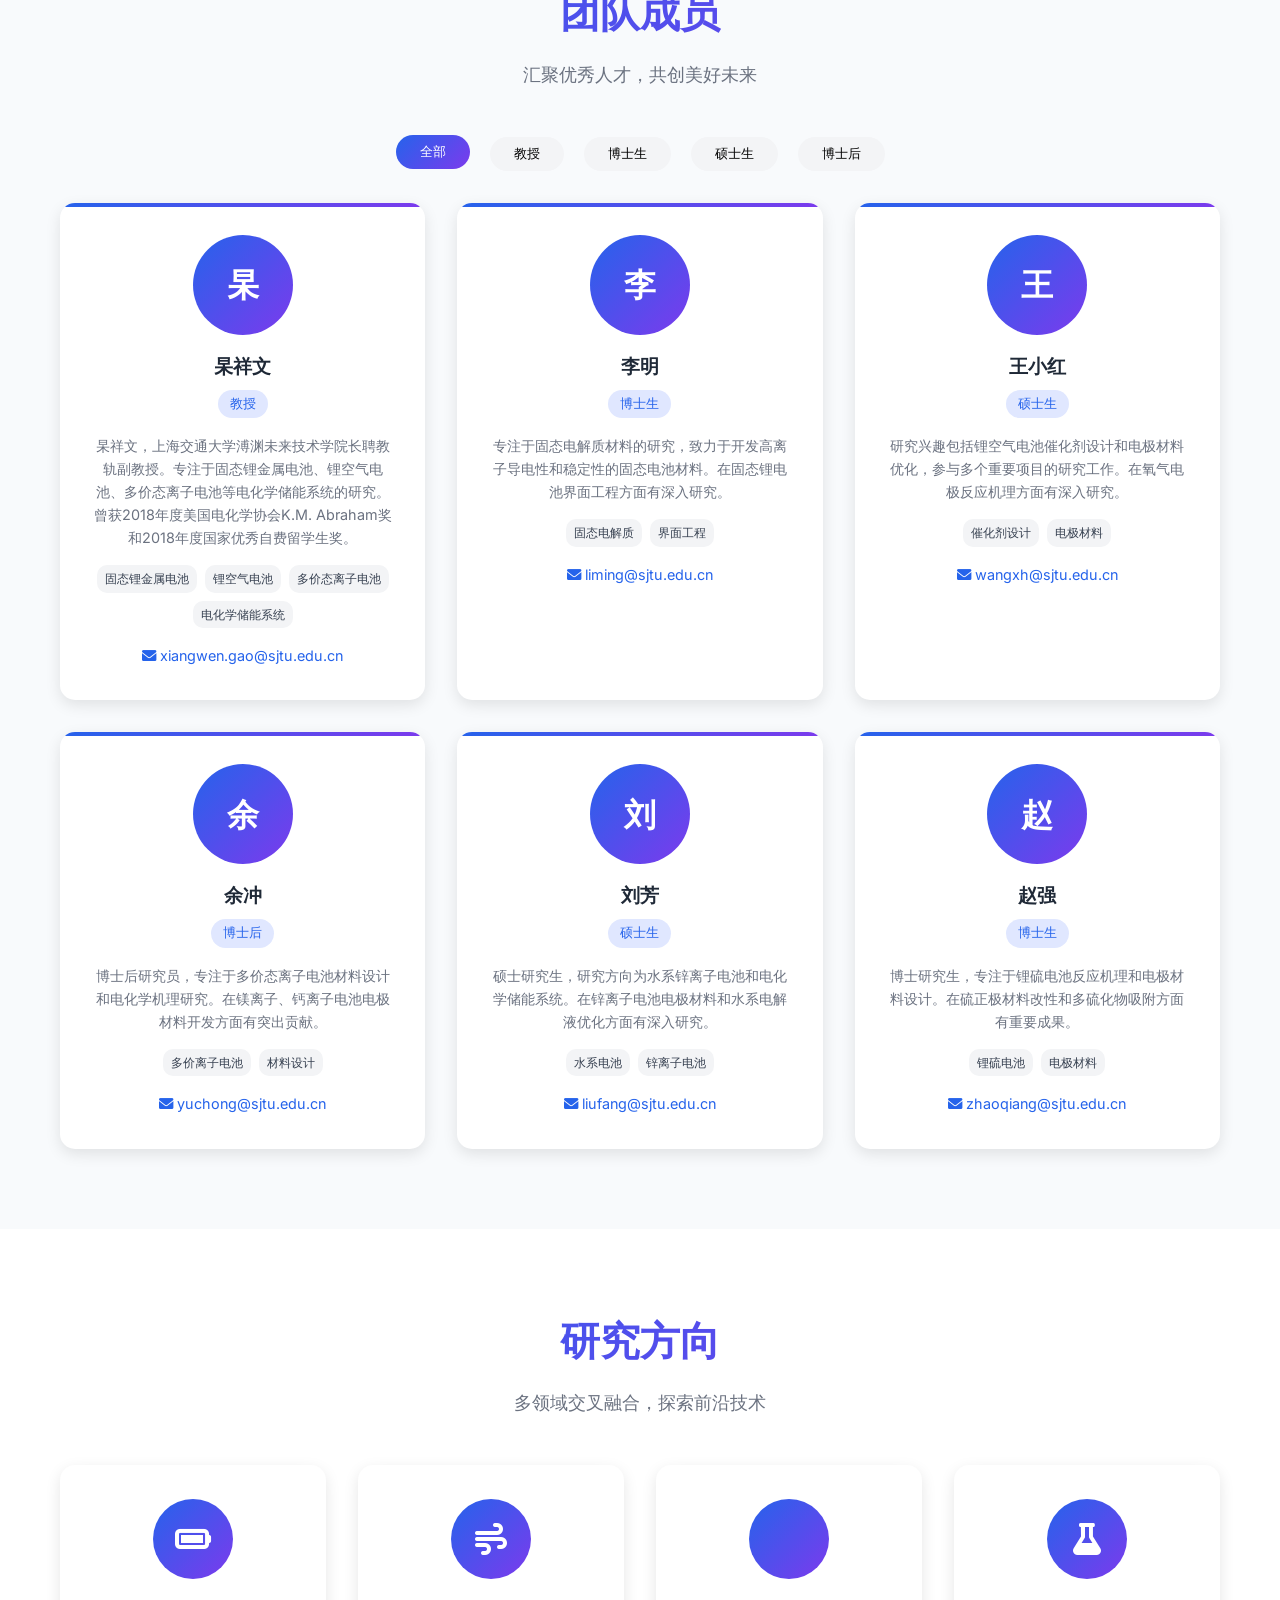
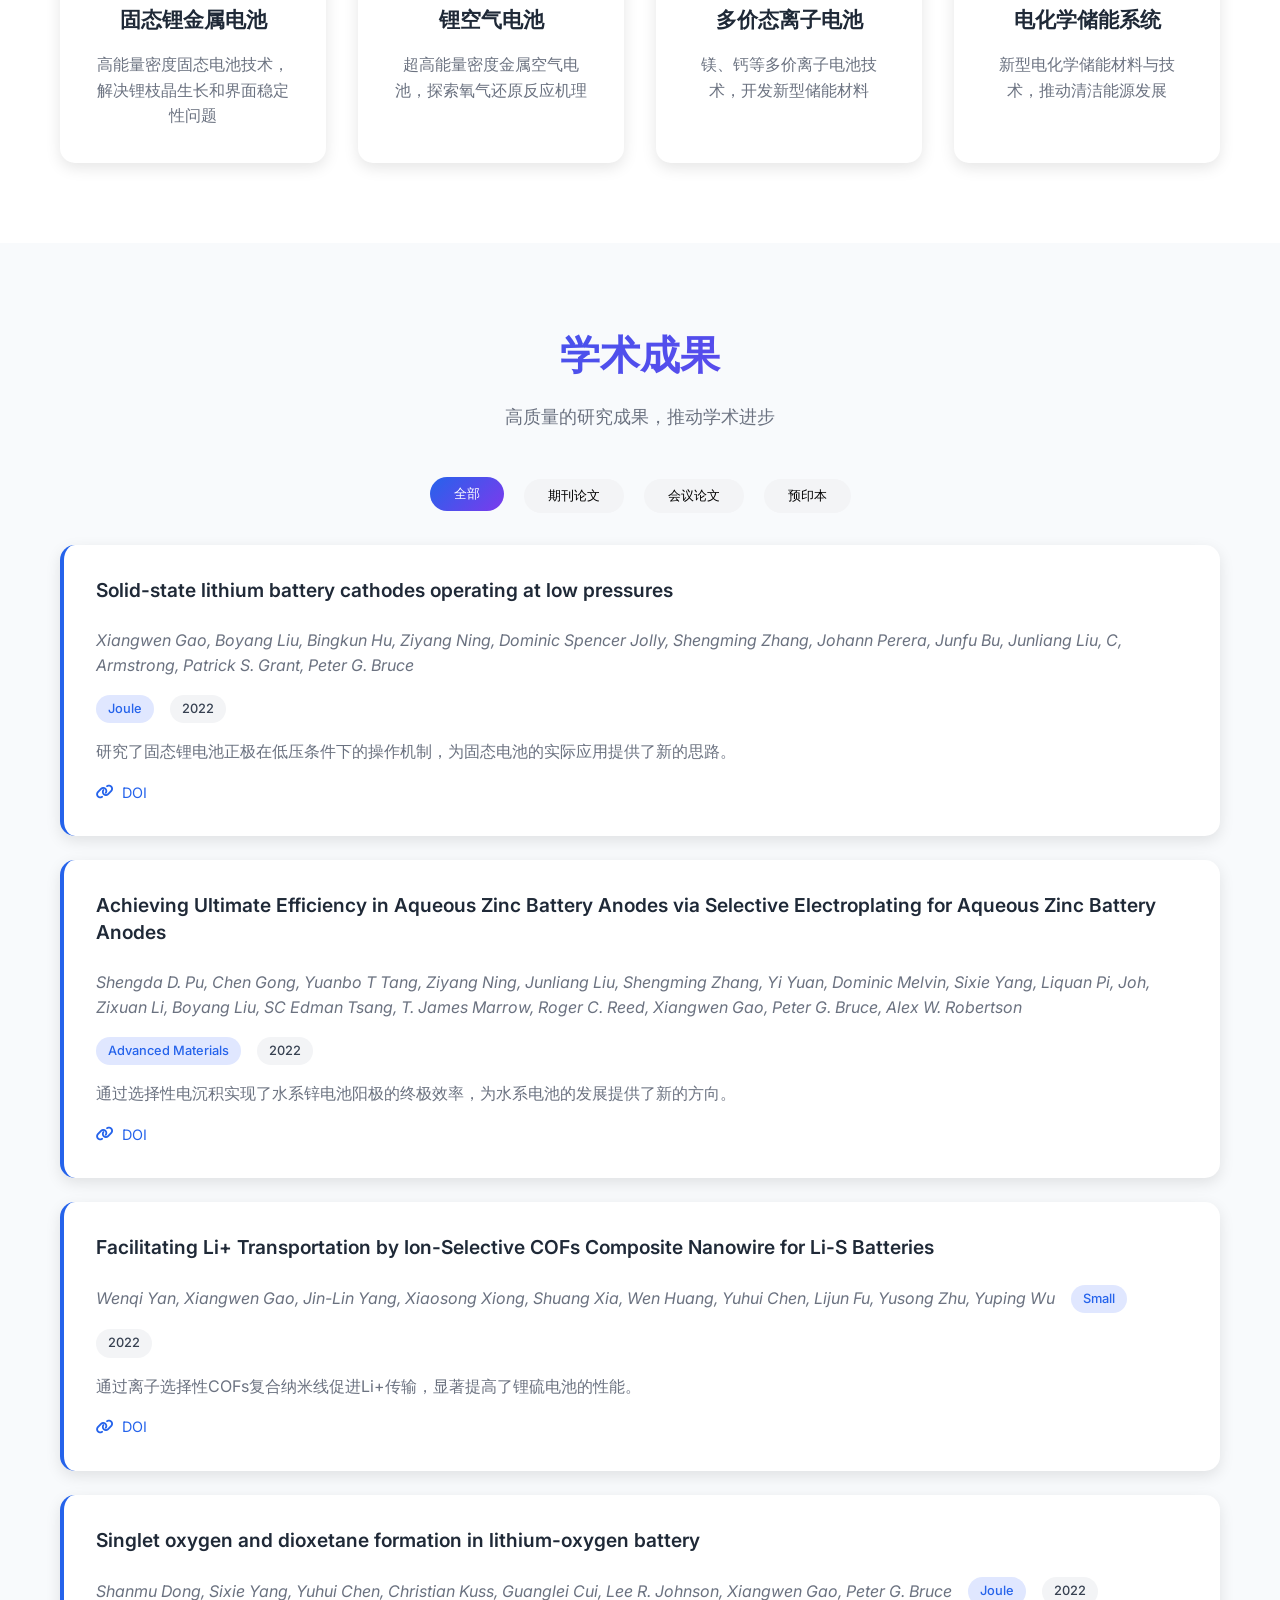
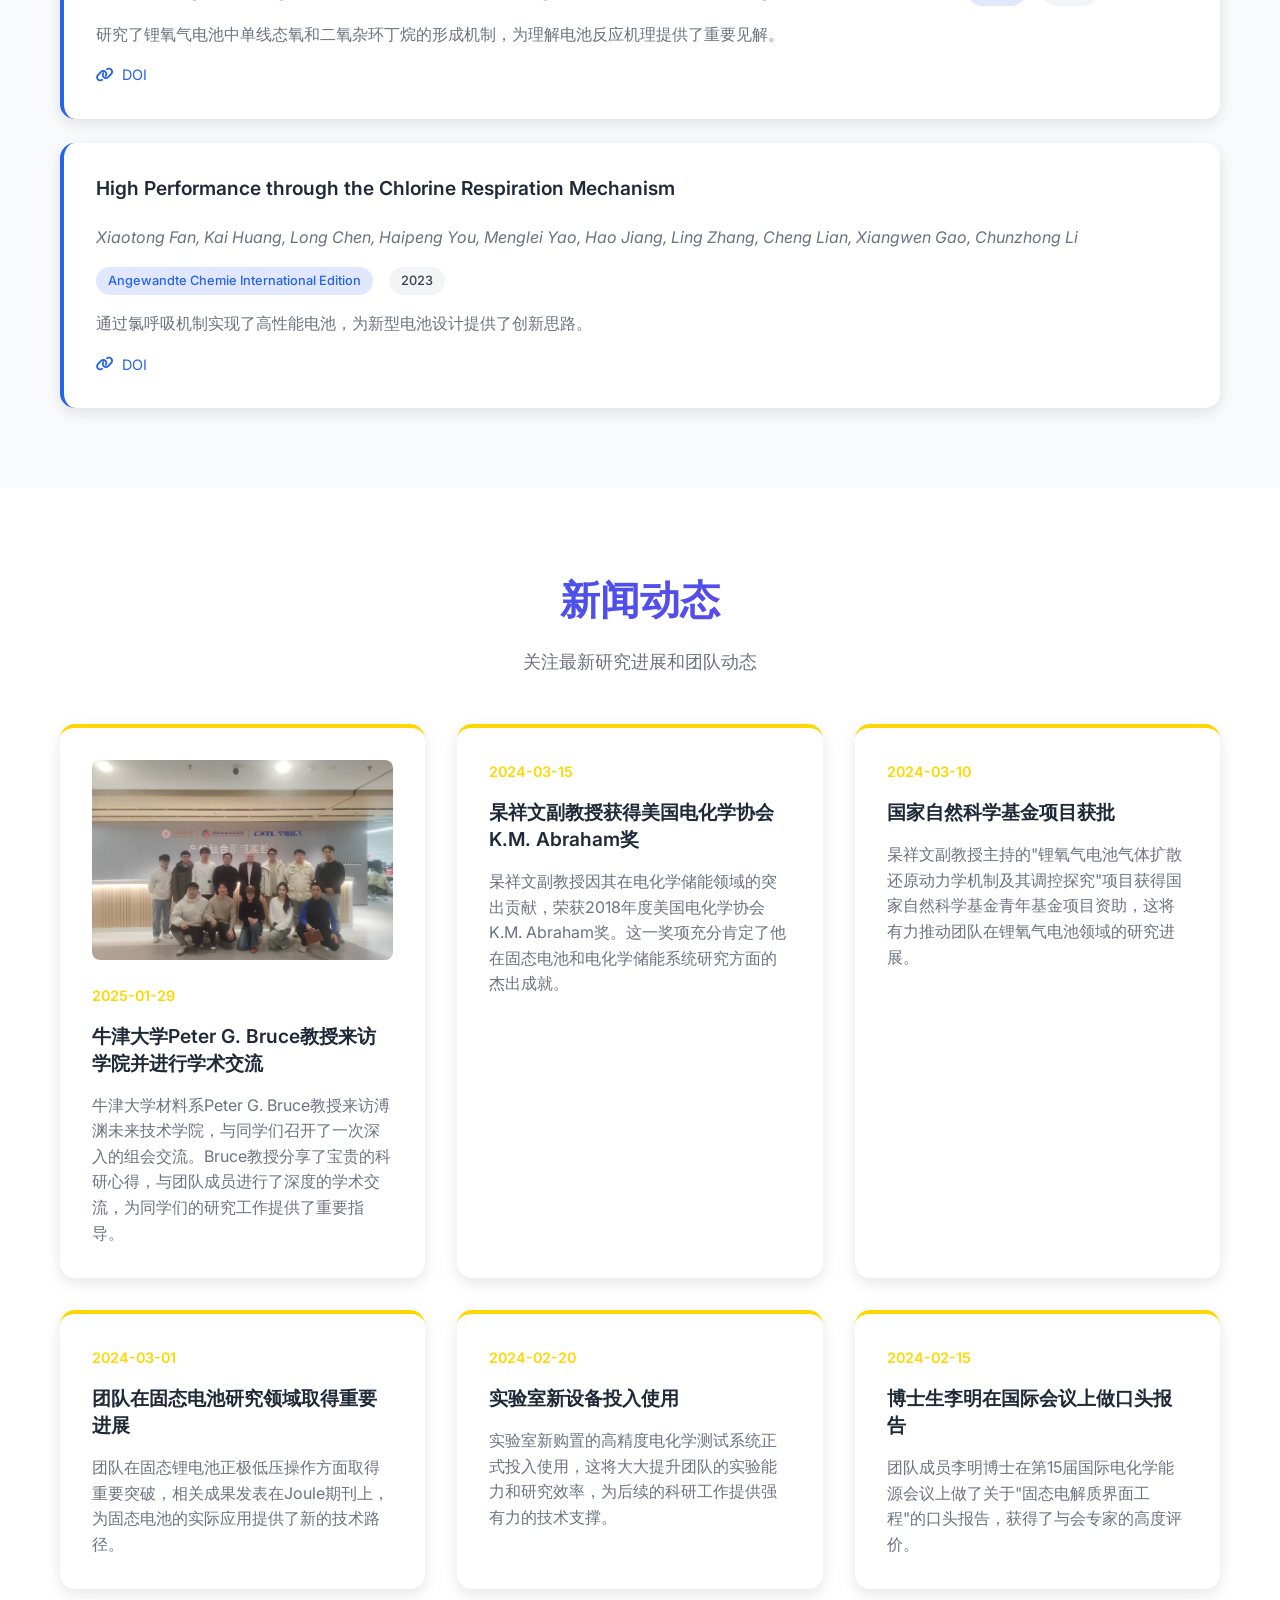
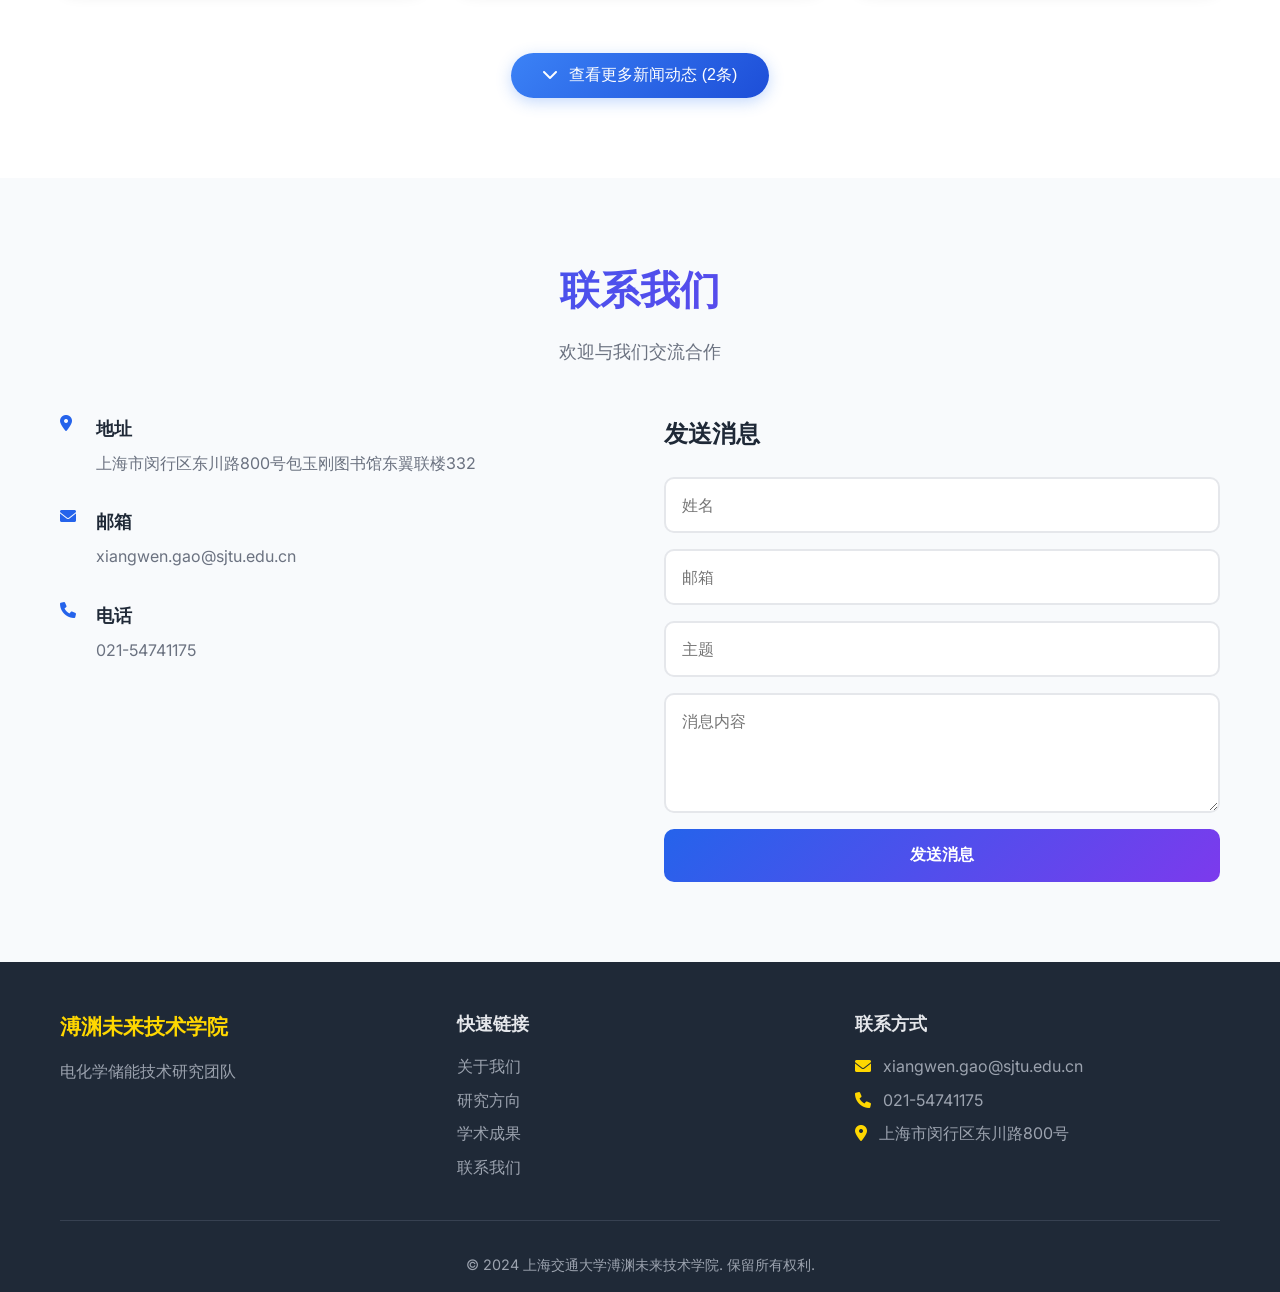
==== commit 3c635b53: "04072240" ====
--- a/index.html
+++ b/index.html
@@ -114,7 +114,10 @@
             </div>
             <div class="people-grid" id="peopleGrid">
                 <div class="person-card" data-position="professor">
-                    <div class="avatar">杲</div>
+                    <div class="person-image">
+                        <img src="images/people/杲祥文.jpg" alt="杲祥文教授" onerror="this.style.display='none'; this.nextElementSibling.style.display='flex';">
+                        <div class="avatar" style="display: none;">杲</div>
+                    </div>
                     <h3>杲祥文</h3>
                     <span class="person-role">长聘教轨副教授</span>
                     <p>杲祥文，上海交通大学溥渊未来技术学院长聘教轨副教授。博士毕业于英国牛津大学材料系，曾在牛津大学和美国德克萨斯大学奥斯汀分校从事博士后研究。专注于固态锂金属电池、锂空气电池、多价态离子电池等电化学储能系统的研究。</p>
@@ -128,7 +131,10 @@
                     </a>
                 </div>
                 <div class="person-card" data-position="phd">
-                    <div class="avatar">李</div>
+                    <div class="person-image">
+                        <img src="images/people/李明.jpg" alt="李明博士" onerror="this.style.display='none'; this.nextElementSibling.style.display='flex';">
+                        <div class="avatar" style="display: none;">李</div>
+                    </div>
                     <h3>李明</h3>
                     <span class="person-role">博士生</span>
                     <p>专注于固态电解质材料的研究，致力于开发高离子导电性和稳定性的固态电池材料。在固态锂电池界面工程方面有深入研究。</p>
@@ -141,7 +147,10 @@
                     </a>
                 </div>
                 <div class="person-card" data-position="master">
-                    <div class="avatar">王</div>
+                    <div class="person-image">
+                        <img src="images/people/王小红.jpg" alt="王小红硕士" onerror="this.style.display='none'; this.nextElementSibling.style.display='flex';">
+                        <div class="avatar" style="display: none;">王</div>
+                    </div>
                     <h3>王小红</h3>
                     <span class="person-role">硕士生</span>
                     <p>研究兴趣包括锂空气电池催化剂设计和电极材料优化，参与多个重要项目的研究工作。在氧气电极反应机理方面有深入研究。</p>
@@ -154,8 +163,11 @@
                     </a>
                 </div>
                 <div class="person-card" data-position="postdoc">
-                    <div class="avatar">陈</div>
-                    <h3>陈博士</h3>
+                    <div class="person-image">
+                        <img src="images/people/余冲.jpg" alt="余冲博士" onerror="this.style.display='none'; this.nextElementSibling.style.display='flex';">
+                        <div class="avatar" style="display: none;">余</div>
+                    </div>
+                    <h3>余冲</h3>
                     <span class="person-role">博士后</span>
                     <p>博士后研究员，专注于多价态离子电池材料设计和电化学机理研究。在镁离子、钙离子电池电极材料开发方面有突出贡献。</p>
                     <div class="person-research">
@@ -167,7 +179,10 @@
                     </a>
                 </div>
                 <div class="person-card" data-position="master">
-                    <div class="avatar">刘</div>
+                    <div class="person-image">
+                        <img src="images/people/刘芳.jpg" alt="刘芳硕士" onerror="this.style.display='none'; this.nextElementSibling.style.display='flex';">
+                        <div class="avatar" style="display: none;">刘</div>
+                    </div>
                     <h3>刘芳</h3>
                     <span class="person-role">硕士生</span>
                     <p>硕士研究生，研究方向为水系锌离子电池和电化学储能系统。在锌离子电池电极材料和水系电解液优化方面有深入研究。</p>
@@ -180,7 +195,10 @@
                     </a>
                 </div>
                 <div class="person-card" data-position="phd">
-                    <div class="avatar">赵</div>
+                    <div class="person-image">
+                        <img src="images/people/赵强.jpg" alt="赵强博士" onerror="this.style.display='none'; this.nextElementSibling.style.display='flex';">
+                        <div class="avatar" style="display: none;">赵</div>
+                    </div>
                     <h3>赵强</h3>
                     <span class="person-role">博士生</span>
                     <p>博士研究生，专注于锂硫电池反应机理和电极材料设计。在硫正极材料改性和多硫化物吸附方面有重要成果。</p>
@@ -262,28 +280,8 @@
                 <h2>新闻动态</h2>
                 <p>关注最新研究进展和团队动态</p>
             </div>
-            <div class="news-grid">
-                <div class="news-card">
-                    <img src="images/250129.jpg" alt="Peter G. Bruce教授来访交流" style="width: 100%; height: 200px; object-fit: cover; border-radius: 8px; margin-bottom: 1rem;">
-                    <div class="news-date">2025-01-29</div>
-                    <h3>牛津大学Peter G. Bruce教授来访学院并进行学术交流</h3>
-                    <p>牛津大学材料系Peter G. Bruce教授来访溥渊未来技术学院，与同学们召开了一次深入的组会交流。Bruce教授分享了宝贵的科研心得，与团队成员进行了深度的学术交流，为同学们的研究工作提供了重要指导。</p>
-                </div>
-                <div class="news-card">
-                    <div class="news-date">2024-03-15</div>
-                    <h3>杲祥文副教授获得美国电化学协会K.M. Abraham奖</h3>
-                    <p>杲祥文副教授因其在电化学储能领域的突出贡献，荣获2018年度美国电化学协会K.M. Abraham奖...</p>
-                </div>
-                <div class="news-card">
-                    <div class="news-date">2024-03-10</div>
-                    <h3>国家自然科学基金项目获批</h3>
-                    <p>杲祥文副教授主持的"锂氧气电池气体扩散还原动力学机制及其调控探究"项目获得国家自然科学基金青年基金项目资助...</p>
-                </div>
-                <div class="news-card">
-                    <div class="news-date">2024-03-01</div>
-                    <h3>团队在固态电池研究领域取得重要进展</h3>
-                    <p>团队在固态锂电池正极低压操作方面取得重要突破，相关成果发表在Joule期刊上...</p>
-                </div>
+            <div class="news-grid" id="newsGrid">
+                <!-- 新闻列表将动态生成 -->
             </div>
         </div>
     </section>
--- a/css/styles.css
+++ b/css/styles.css
@@ -327,6 +327,22 @@
 .person-card:active {
     transform: translateY(-2px);
     transition: all 0.1s ease;
+}
+
+.person-image {
+    position: relative;
+    width: 100px;
+    height: 100px;
+    margin: 0 auto 1rem;
+}
+
+.person-image img {
+    width: 100%;
+    height: 100%;
+    border-radius: 50%;
+    object-fit: cover;
+    border: 3px solid transparent;
+    background: linear-gradient(135deg, #2563eb, #7c3aed) border-box;
 }
 
 .avatar {
@@ -1247,4 +1263,55 @@
         margin: 0;
         font-size: 0.9rem;
     }
+}
+
+/* 展开按钮样式 */
+.expand-container {
+    text-align: center;
+    margin-top: 2rem;
+}
+
+.expand-btn {
+    background: linear-gradient(135deg, #3b82f6, #1d4ed8);
+    color: white;
+    border: none;
+    padding: 0.75rem 2rem;
+    border-radius: 50px;
+    font-size: 1rem;
+    font-weight: 500;
+    cursor: pointer;
+    transition: all 0.3s ease;
+    box-shadow: 0 4px 15px rgba(59, 130, 246, 0.3);
+}
+
+.expand-btn:hover {
+    background: linear-gradient(135deg, #2563eb, #1e40af);
+    transform: translateY(-2px);
+    box-shadow: 0 6px 20px rgba(59, 130, 246, 0.4);
+}
+
+.expand-btn i {
+    margin-right: 0.5rem;
+}
+
+/* 隐藏内容网格布局 */
+#hiddenNews {
+    display: none;
+    grid-column: 1 / -1;
+    grid-template-columns: repeat(auto-fit, minmax(300px, 1fr));
+    gap: 2rem;
+    margin-top: 2rem;
+}
+
+/* 响应式调整 */
+@media (max-width: 768px) {
+    .expand-btn {
+        padding: 0.6rem 1.5rem;
+        font-size: 0.9rem;
+    }
+
+    #hiddenNews {
+        grid-template-columns: 1fr;
+        gap: 1.5rem;
+    }
 }
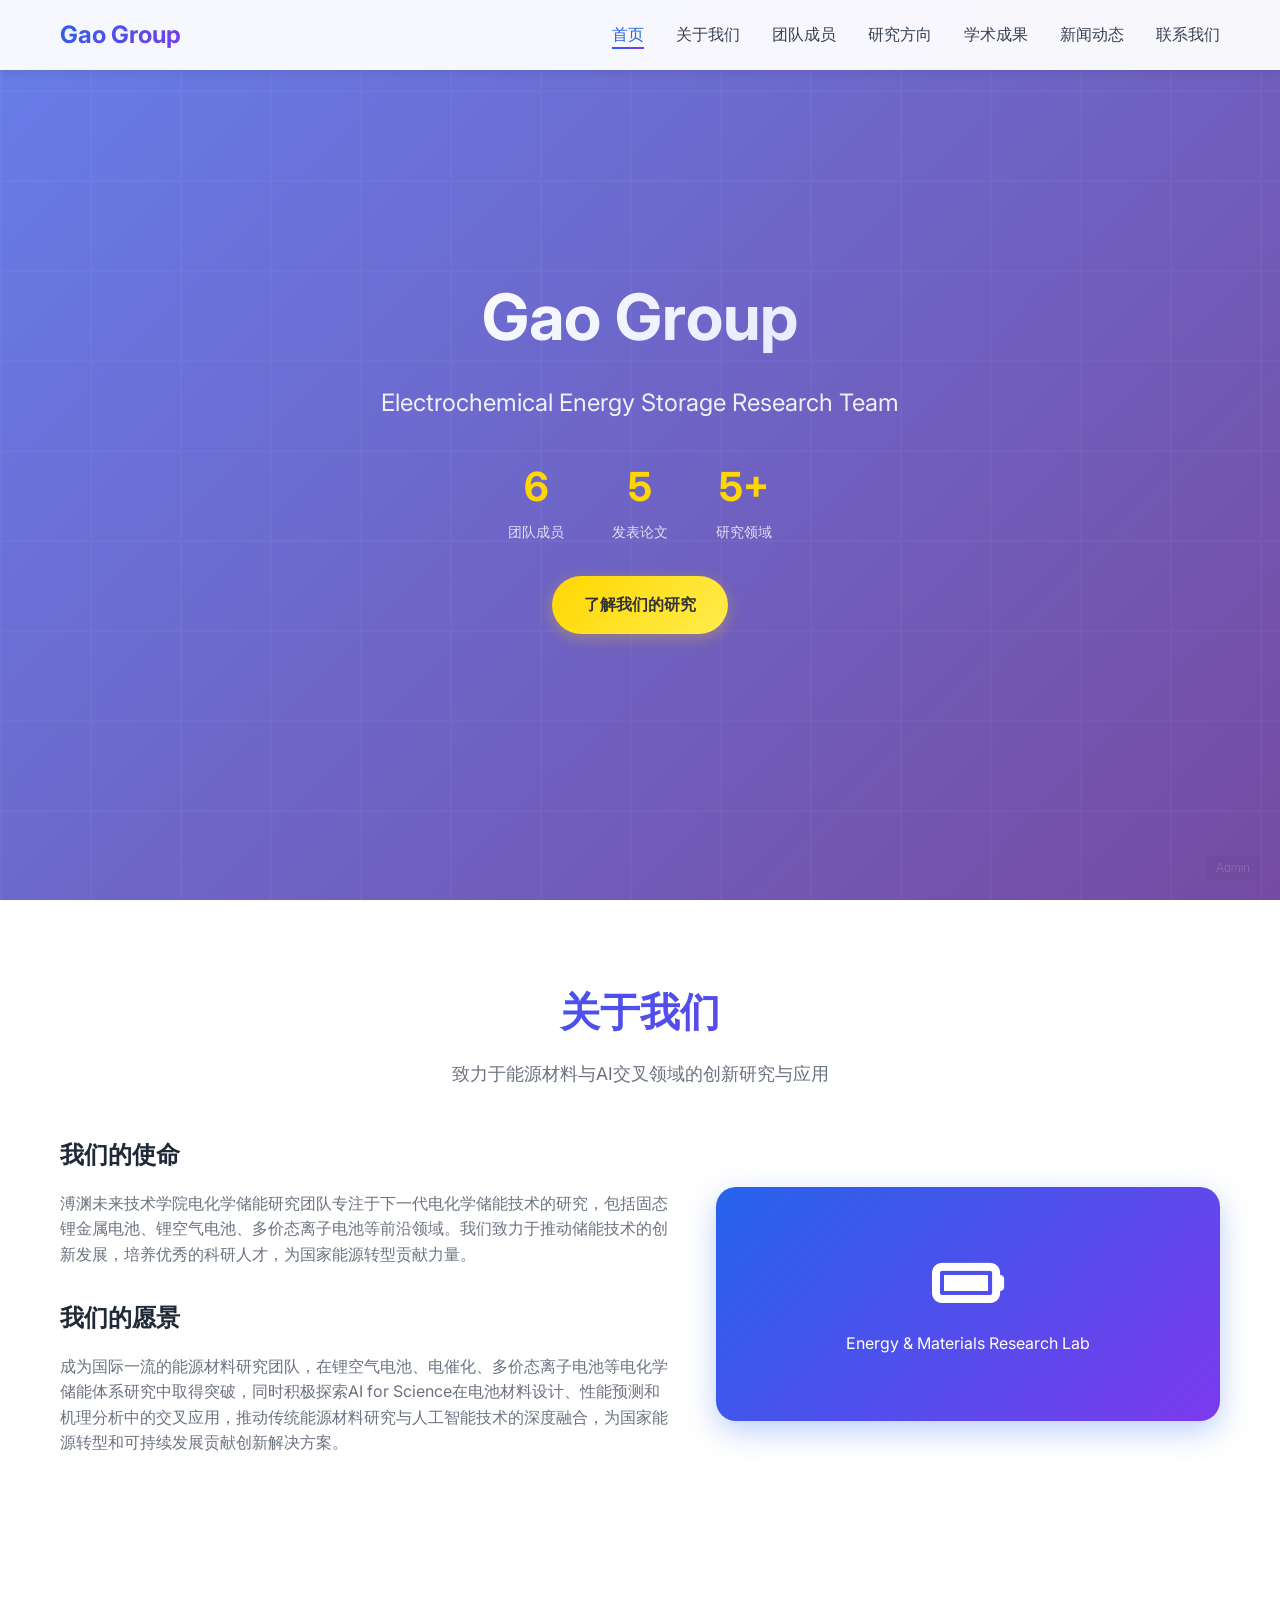
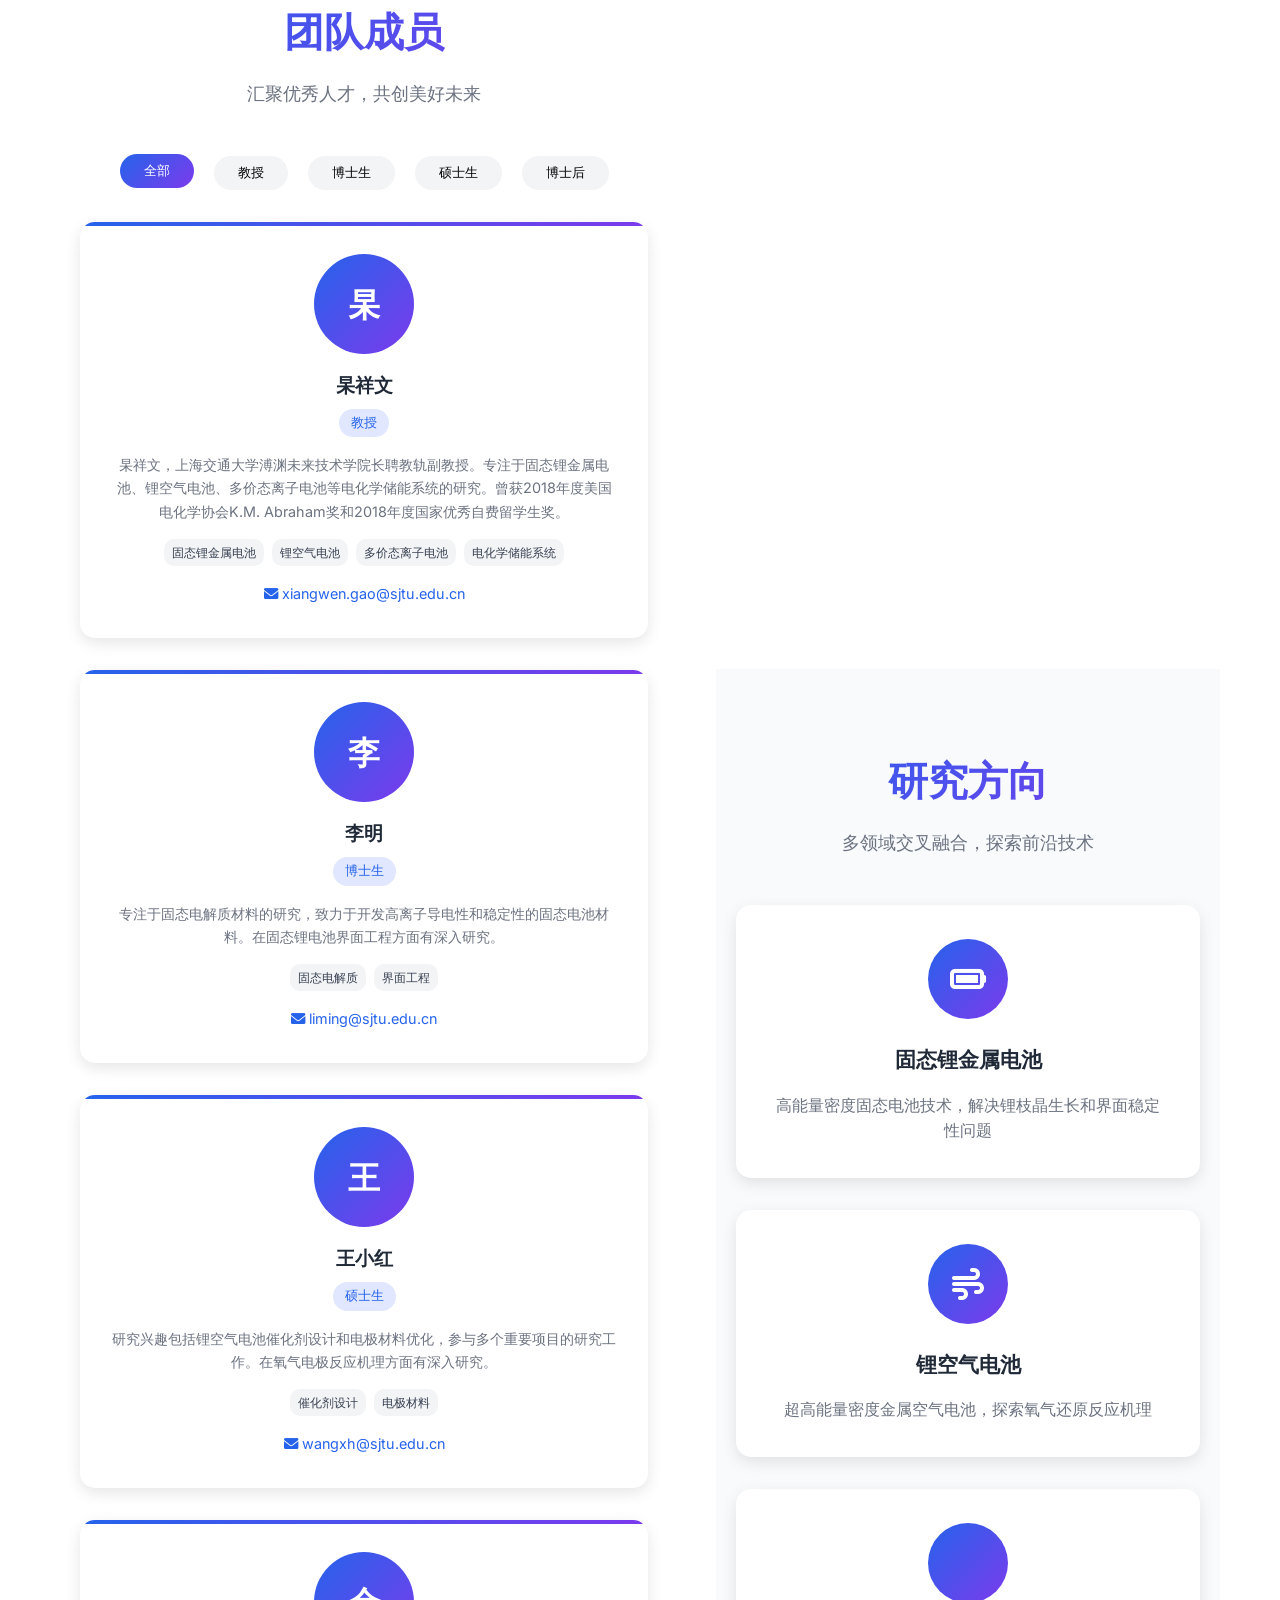
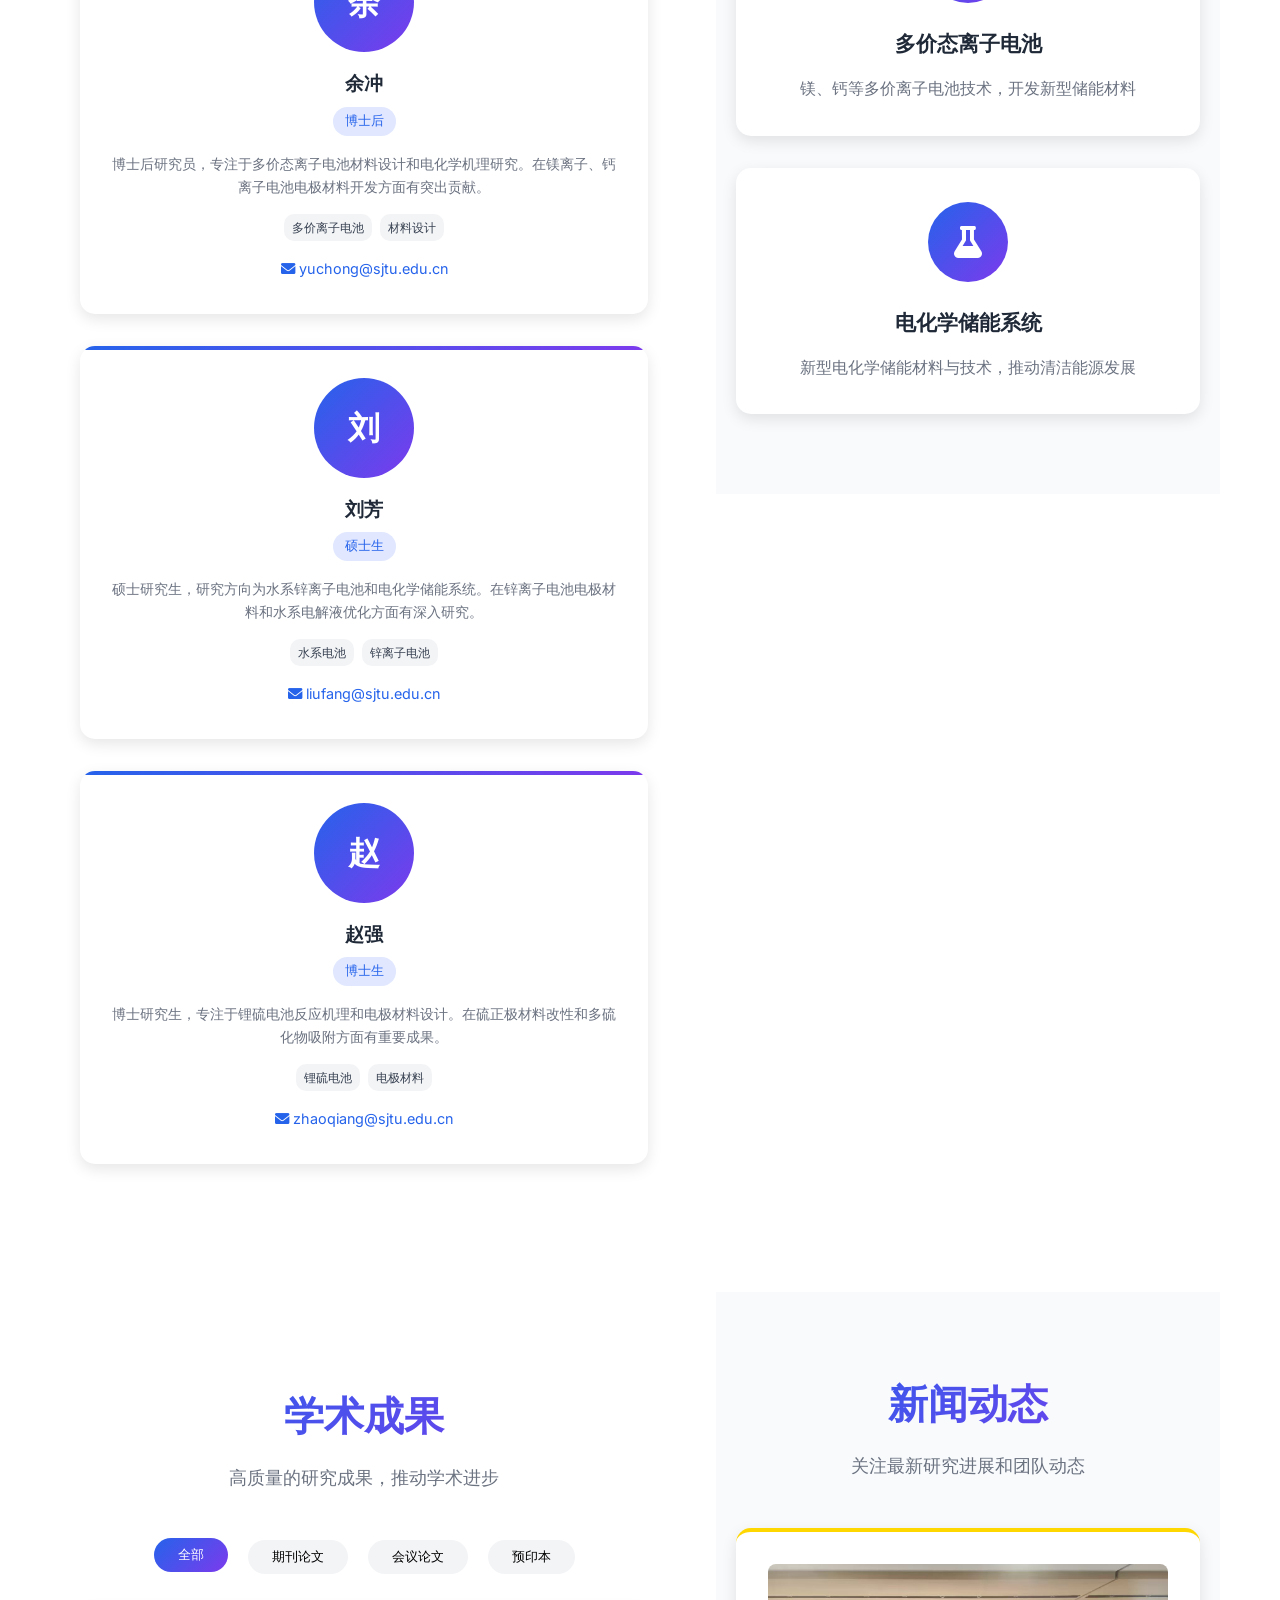
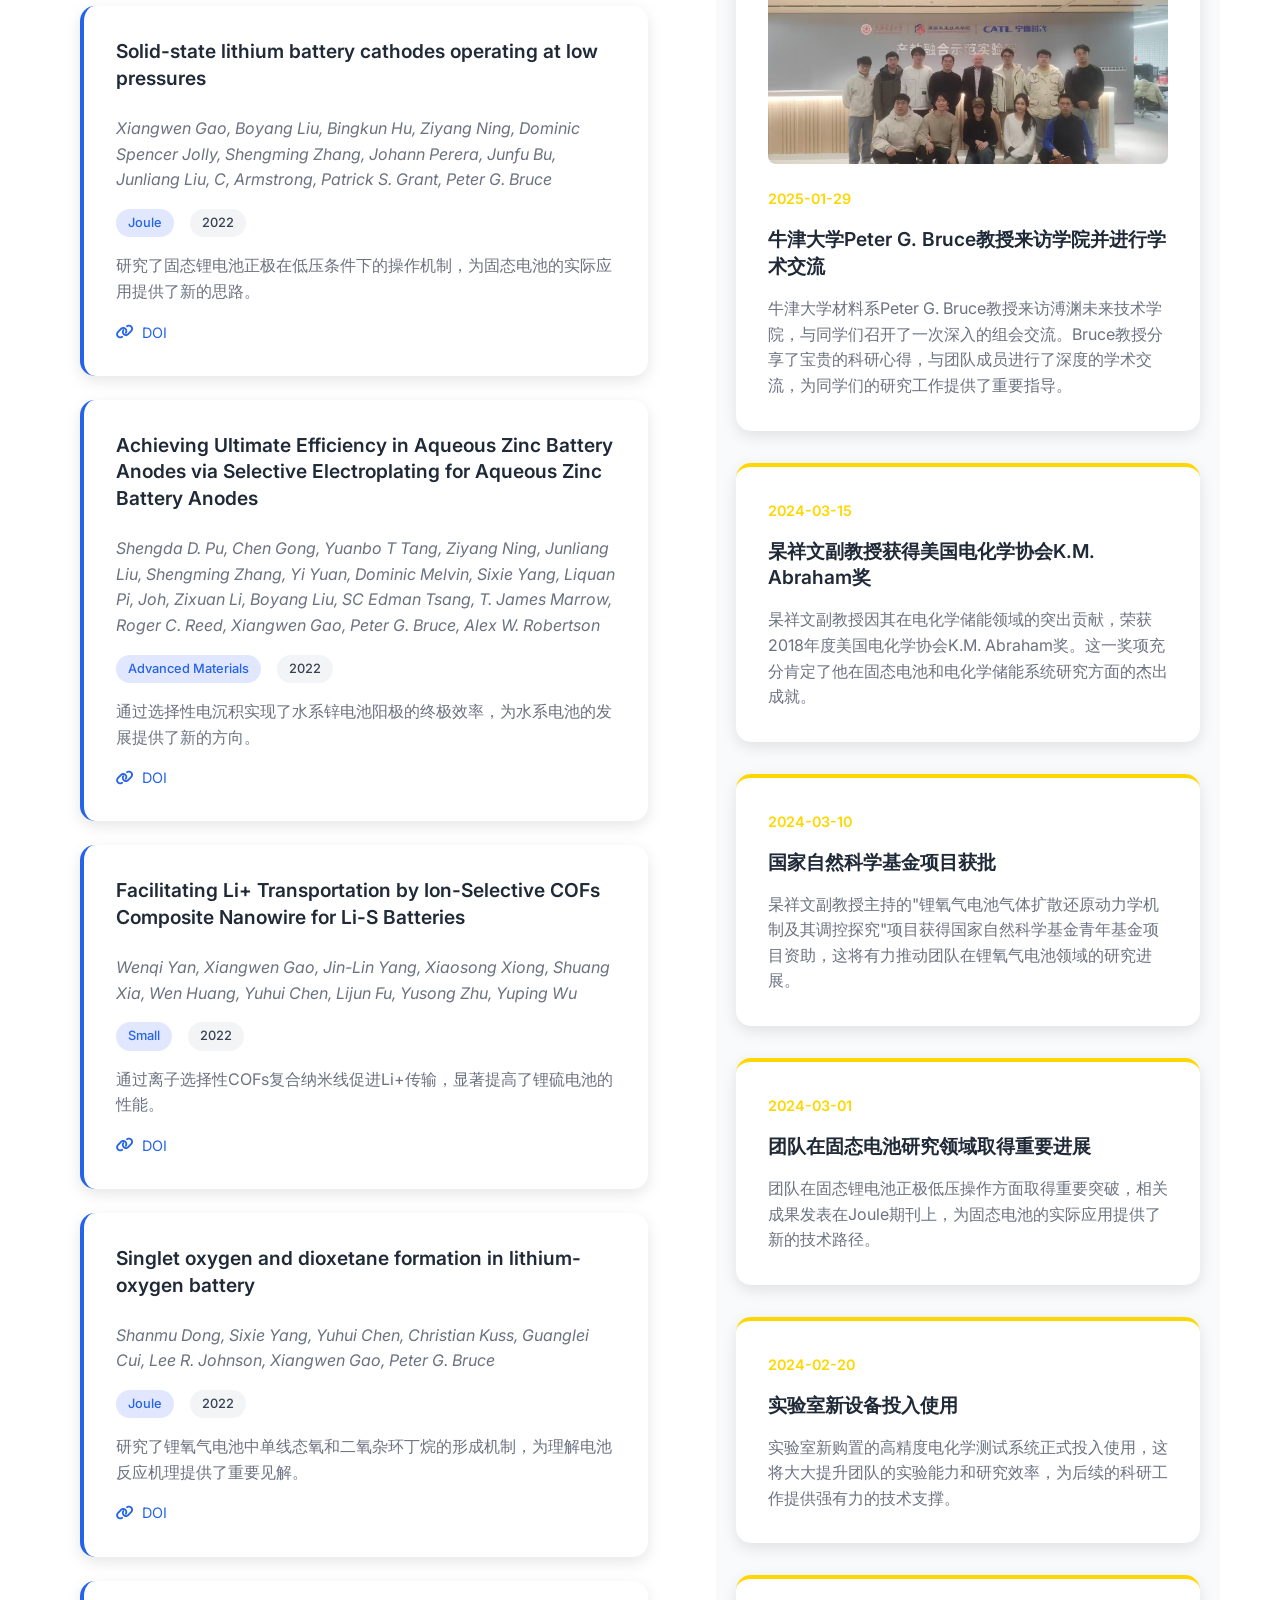
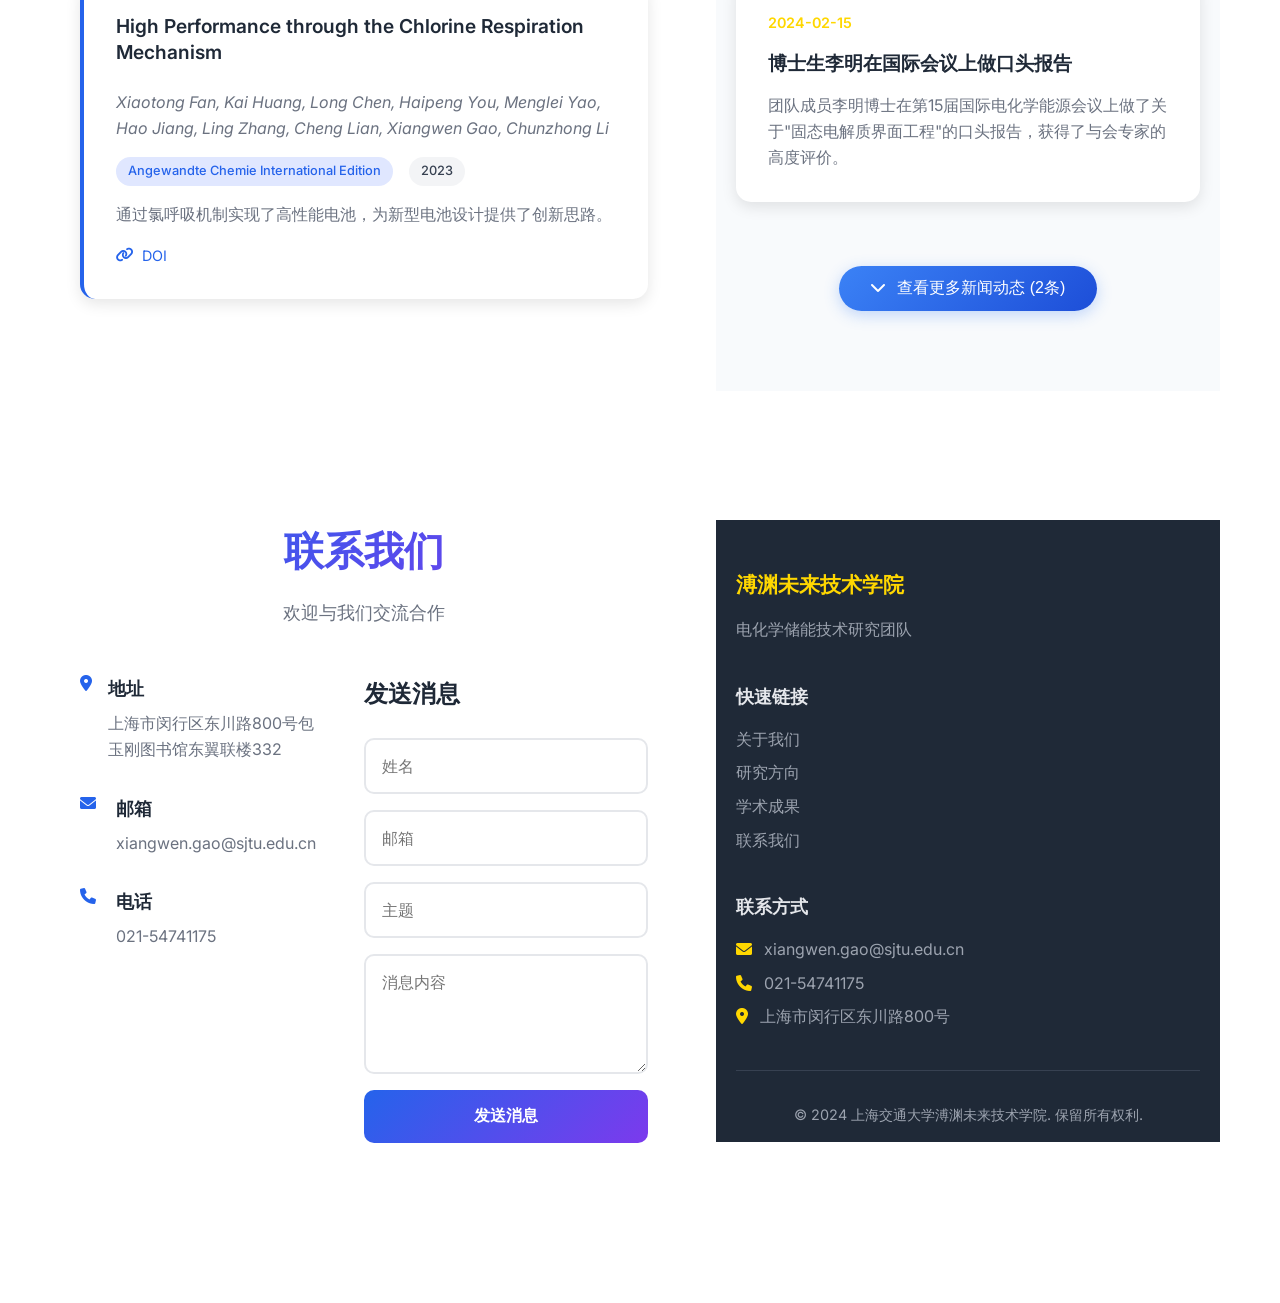
==== commit 9a39105c: "22" ====
--- a/index.html
+++ b/index.html
@@ -78,7 +78,7 @@
         <div class="container">
             <div class="section-header">
                 <h2>关于我们</h2>
-                <p>致力于人工智能领域的创新研究与应用</p>
+                <p>致力于能源材料与AI交叉领域的创新研究与应用</p>
             </div>
             <div class="about-content">
                 <div class="about-text">
@@ -86,17 +86,14 @@
                     <p>溥渊未来技术学院电化学储能研究团队专注于下一代电化学储能技术的研究，包括固态锂金属电池、锂空气电池、多价态离子电池等前沿领域。我们致力于推动储能技术的创新发展，培养优秀的科研人才，为国家能源转型贡献力量。</p>
 
                     <h3>我们的愿景</h3>
-                    <p>成为国际一流的智能计算研究团队，在人工智能领域取得突破性进展，推动产学研深度融合，为国家科技创新发展贡献力量。</p>
+                    <p>成为国际一流的能源材料研究团队，在锂空气电池、电催化、多价态离子电池等电化学储能体系研究中取得突破，同时积极探索AI for Science在电池材料设计、性能预测和机理分析中的交叉应用，推动传统能源材料研究与人工智能技术的深度融合，为国家能源转型和可持续发展贡献创新解决方案。</p>
                 </div>
                 <div class="about-image">
                     <div class="image-placeholder">
-                        <i class="fas fa-brain"></i>
-                        <p>AI Research Lab</p>
-                    </div>
-                </div>
-            </div>
-        </div>
-    </section>
+                        <i class="fas fa-battery-full"></i>
+                        <p>Energy & Materials Research Lab</p>
+                    </div>
+                </div>
 
     <!-- 团队成员 -->
     <section id="people" class="section">
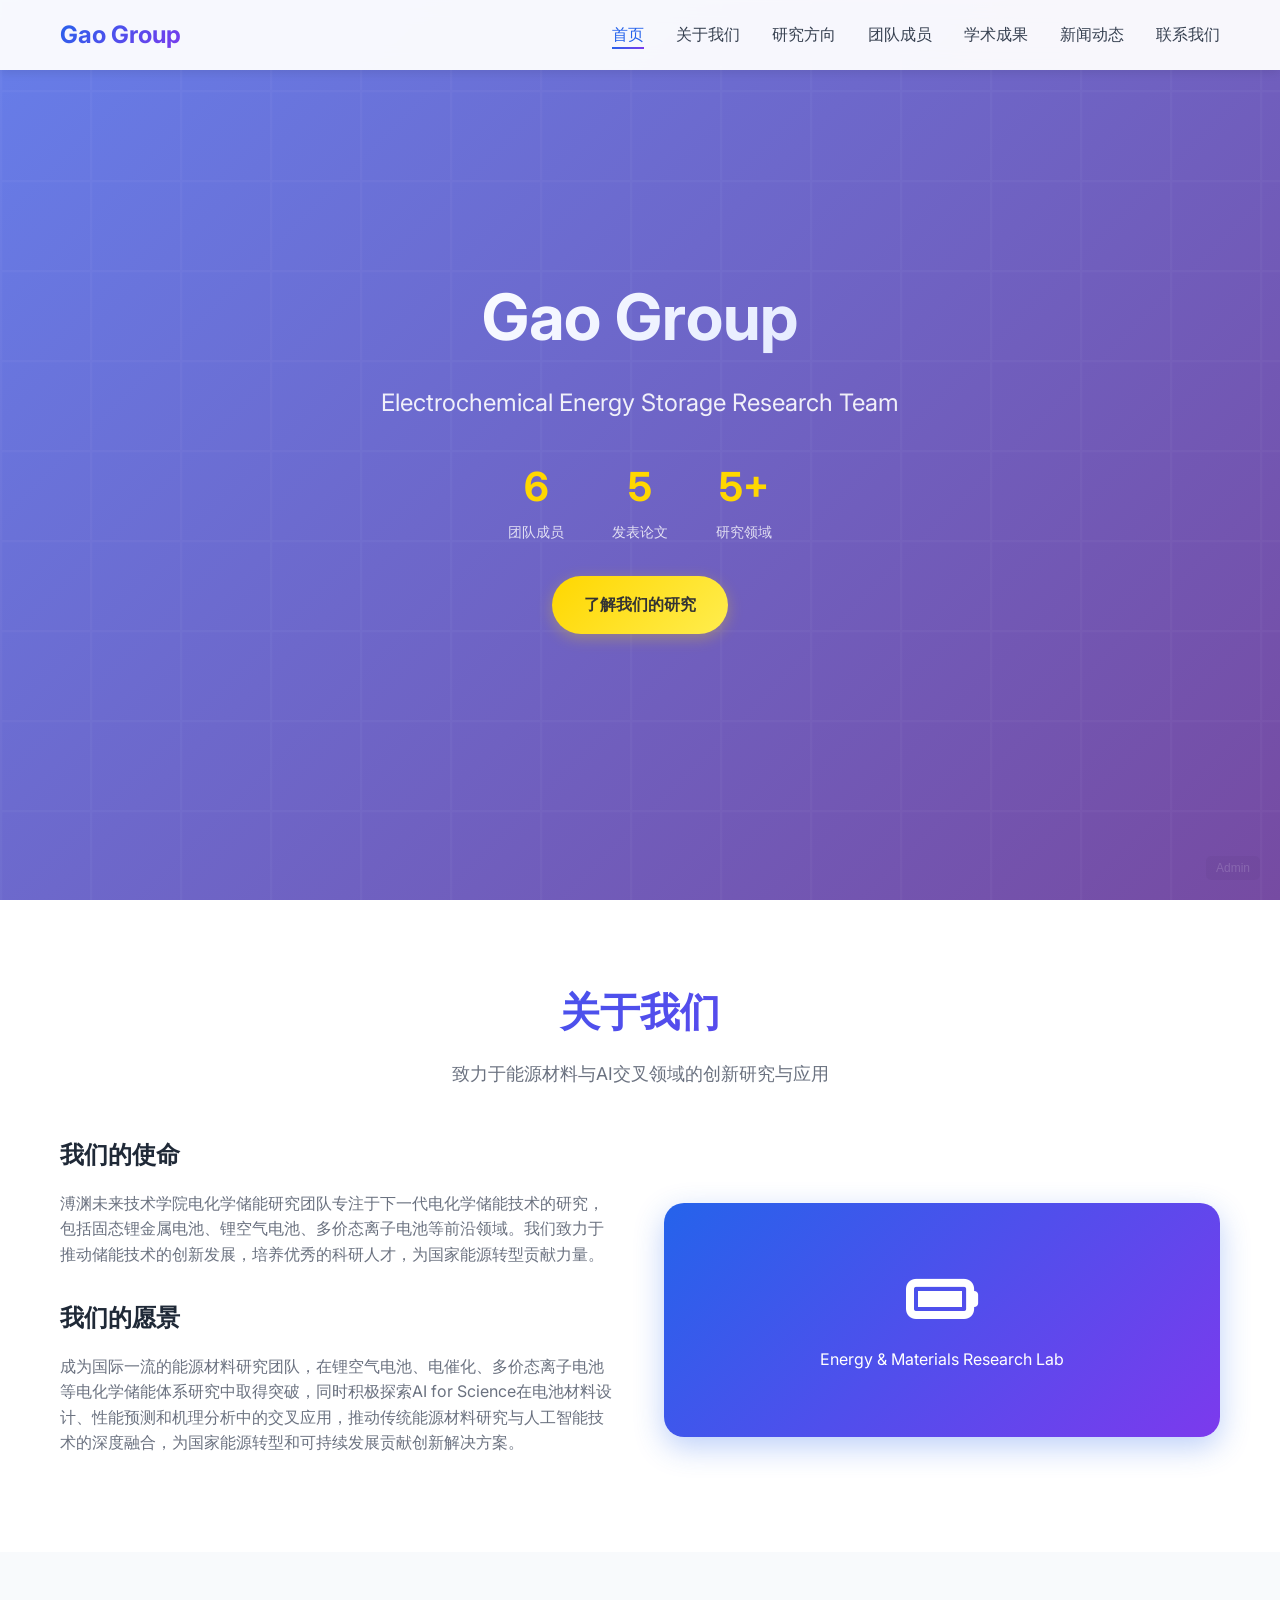
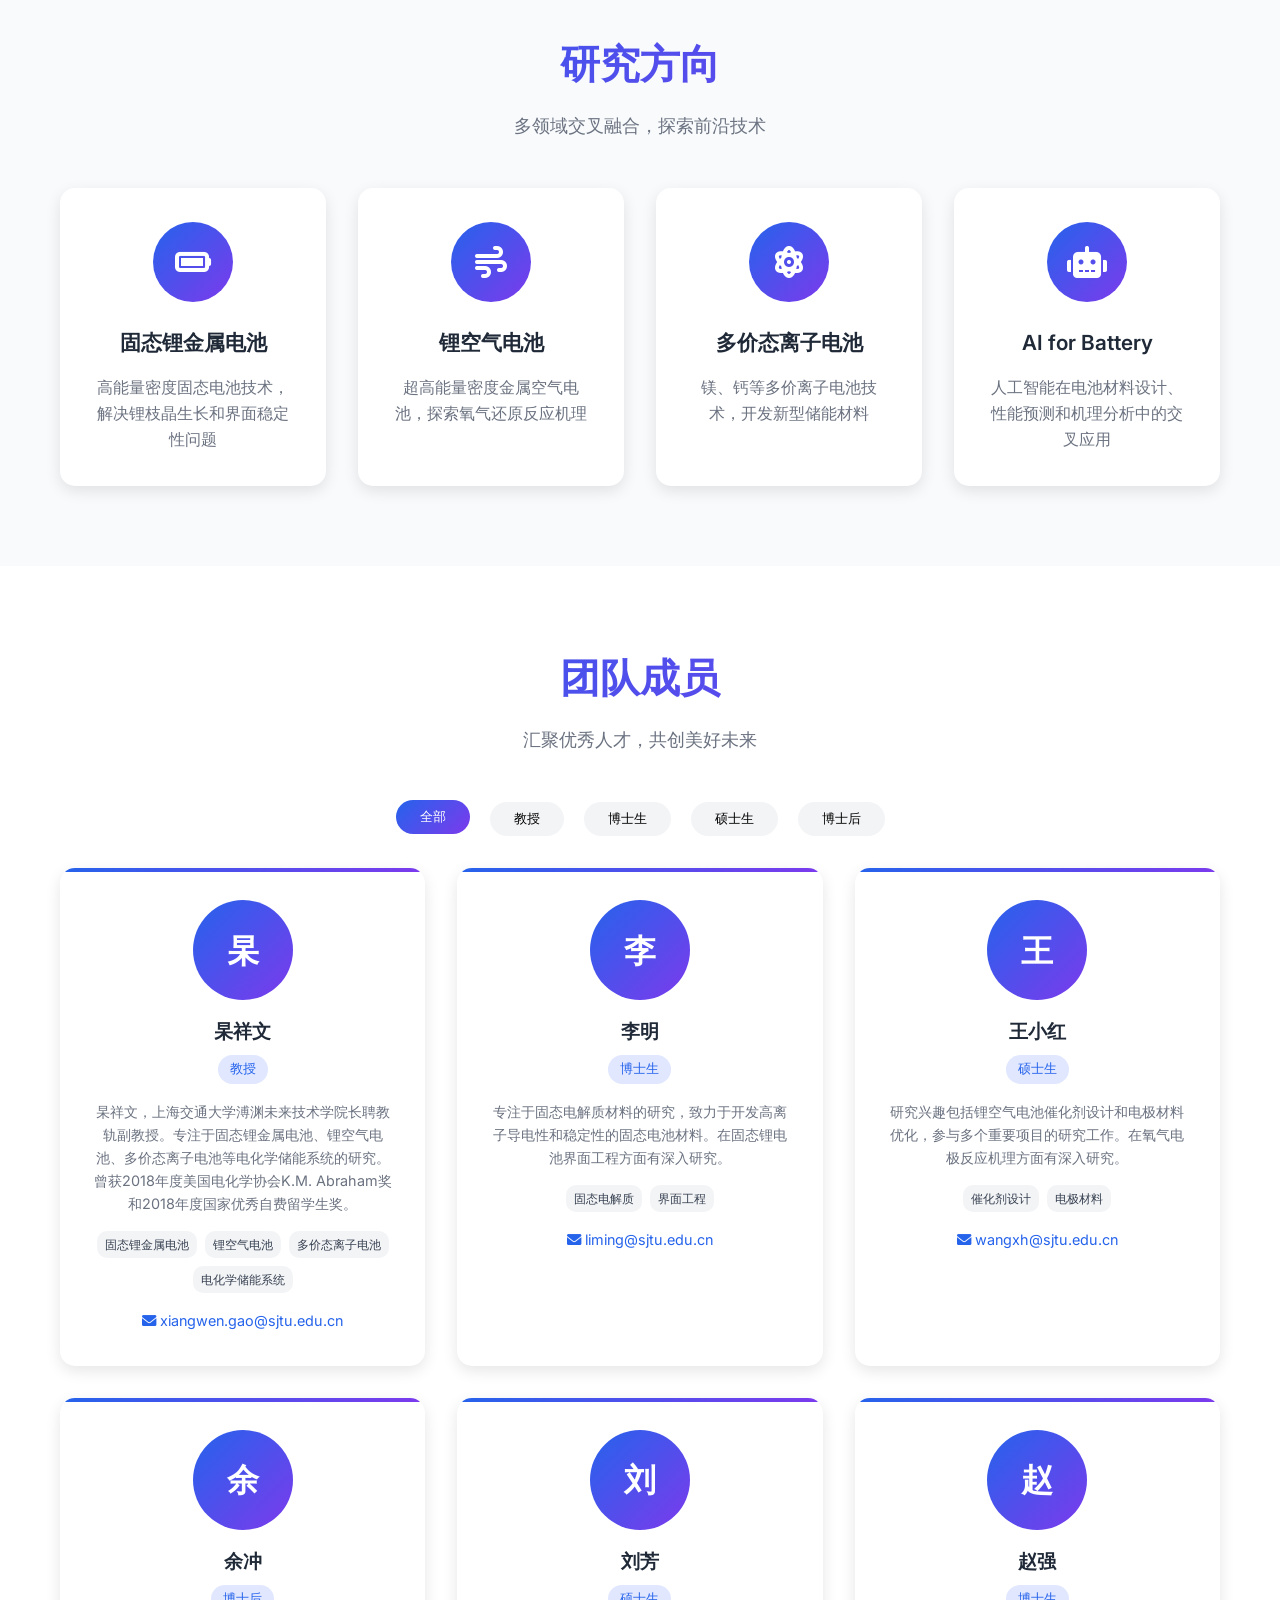
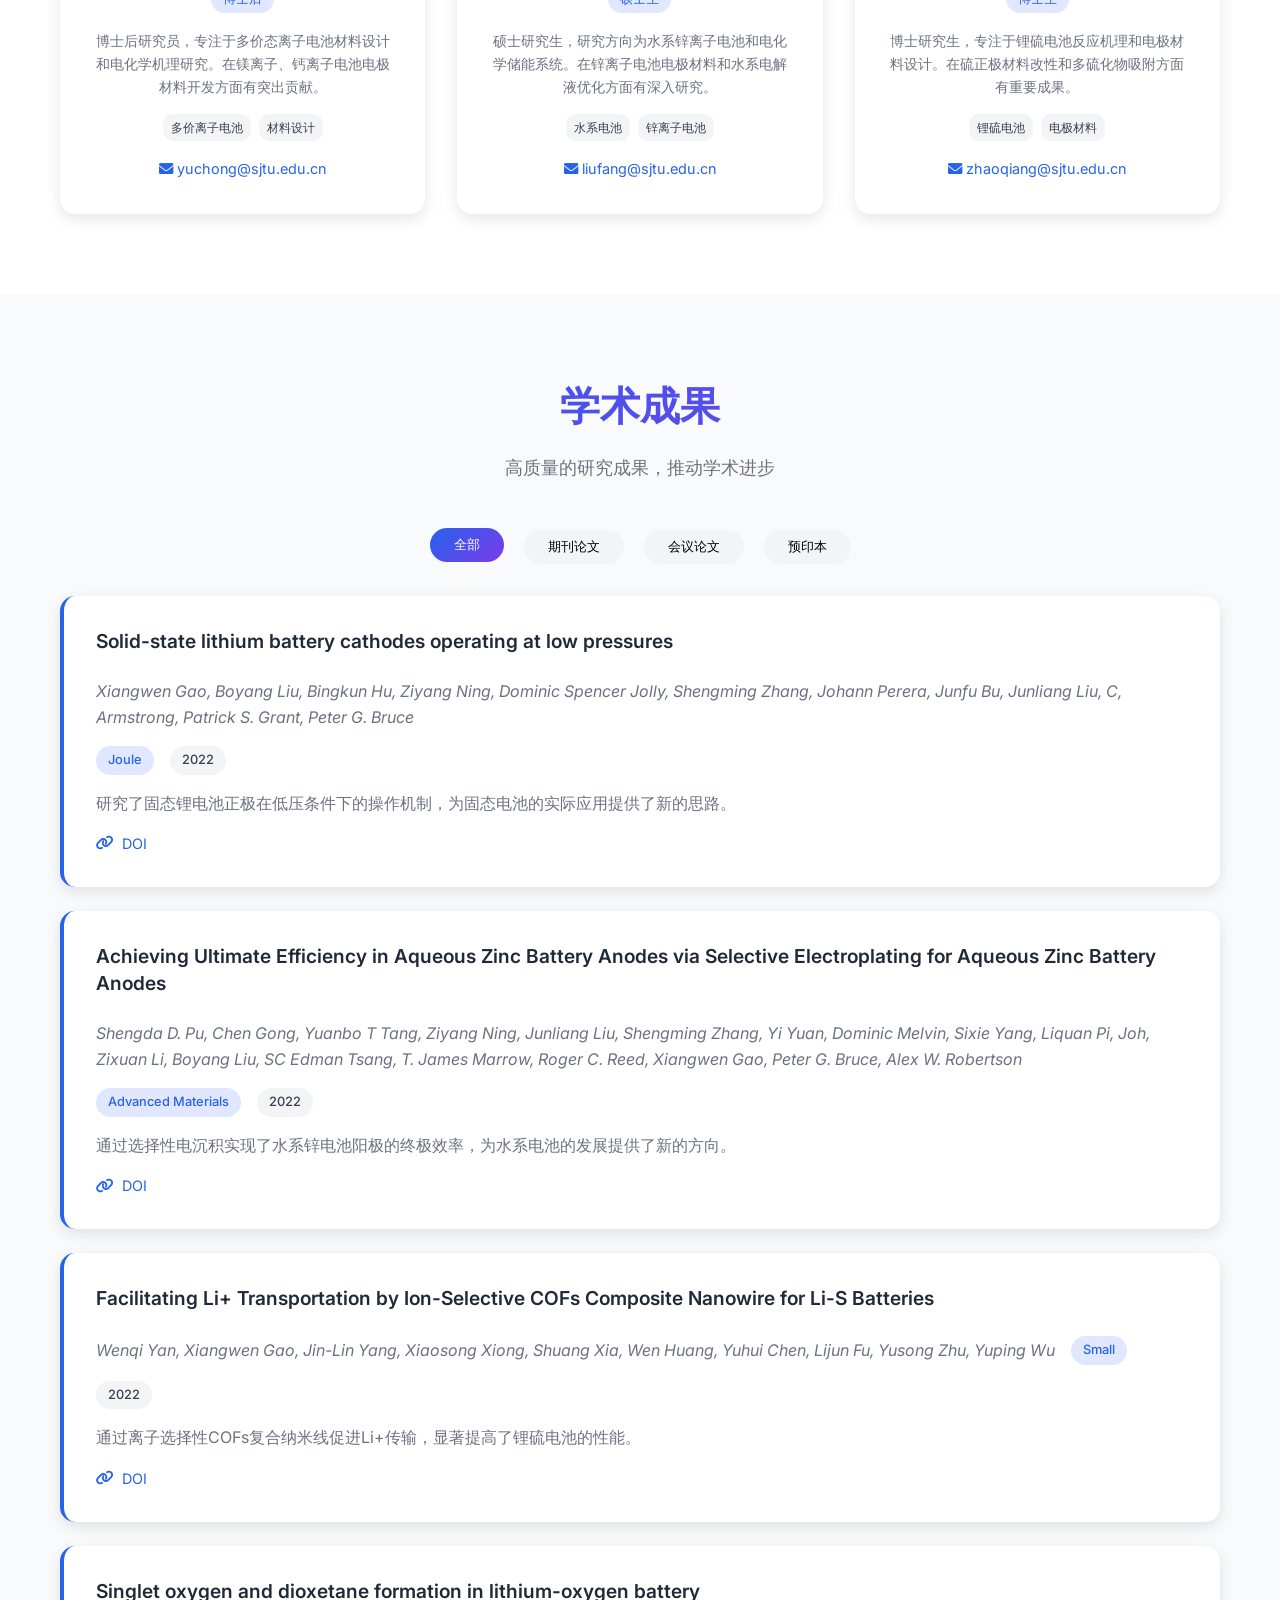
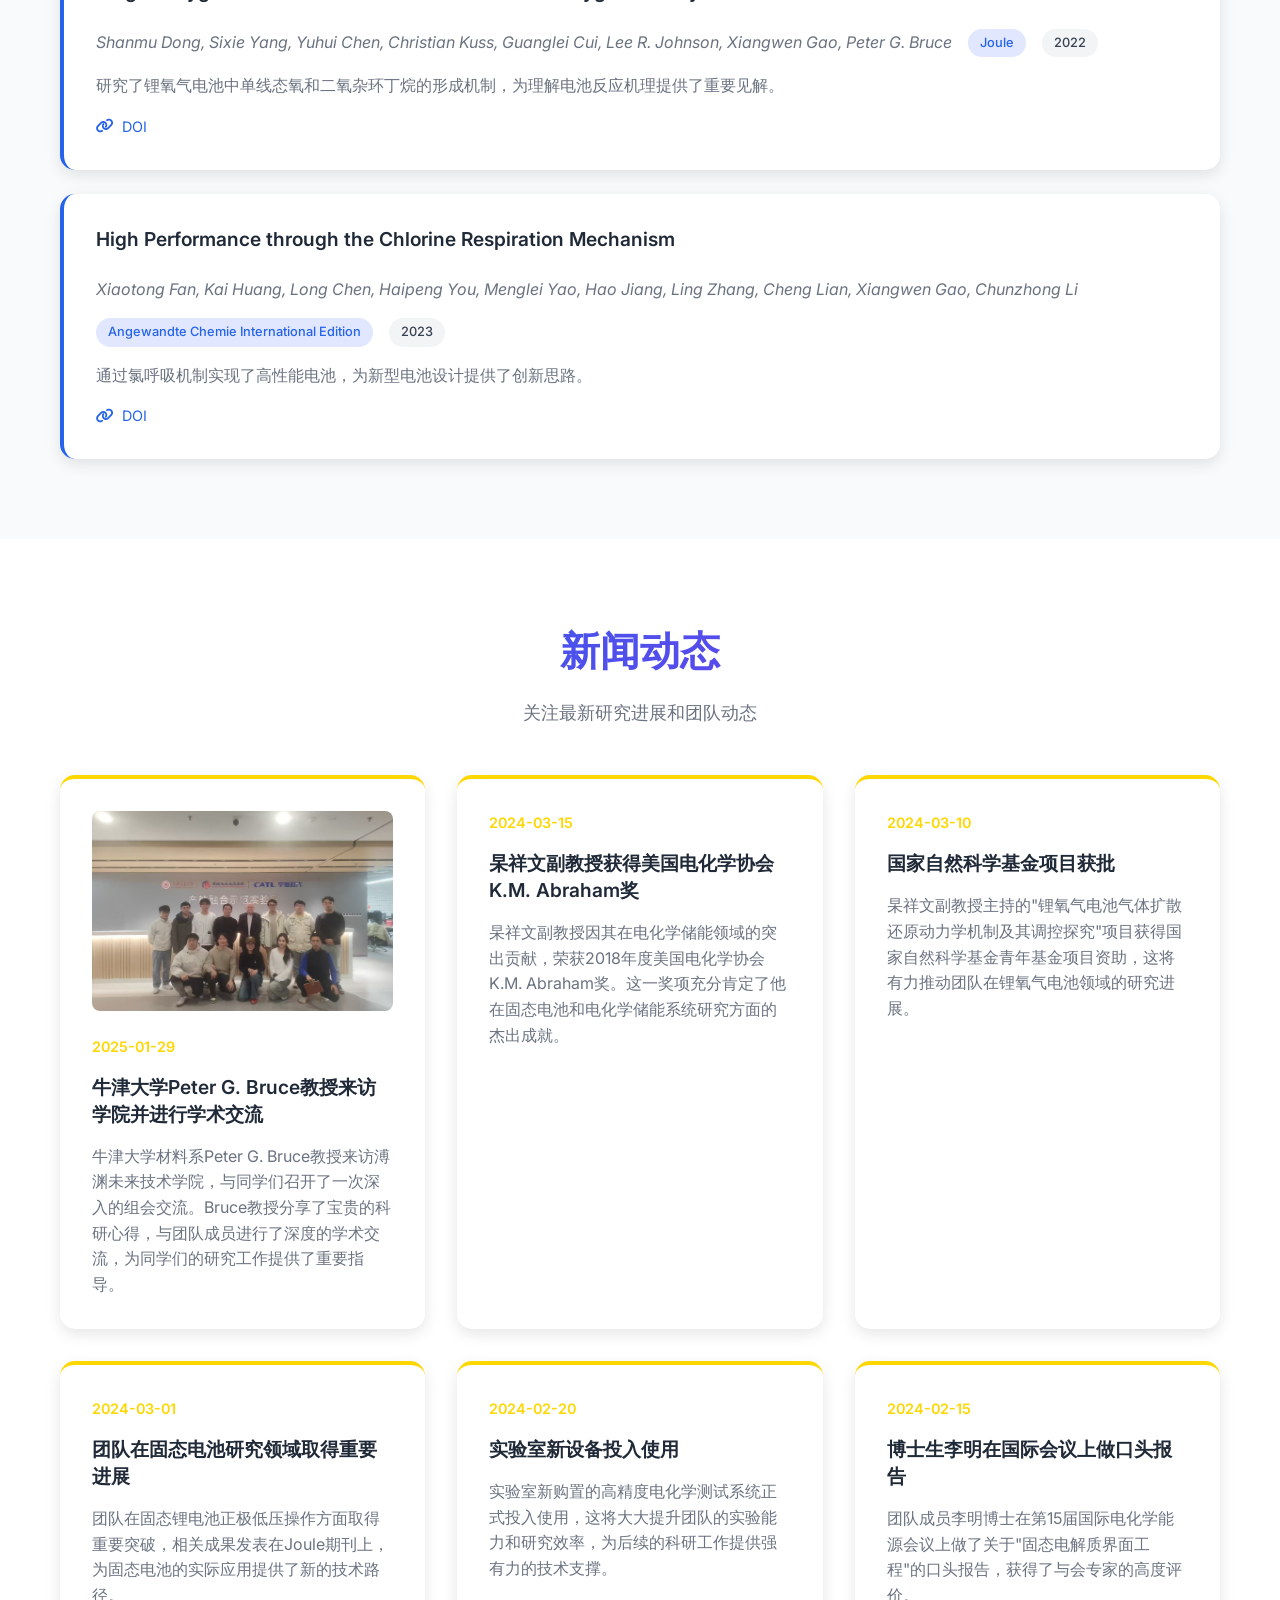
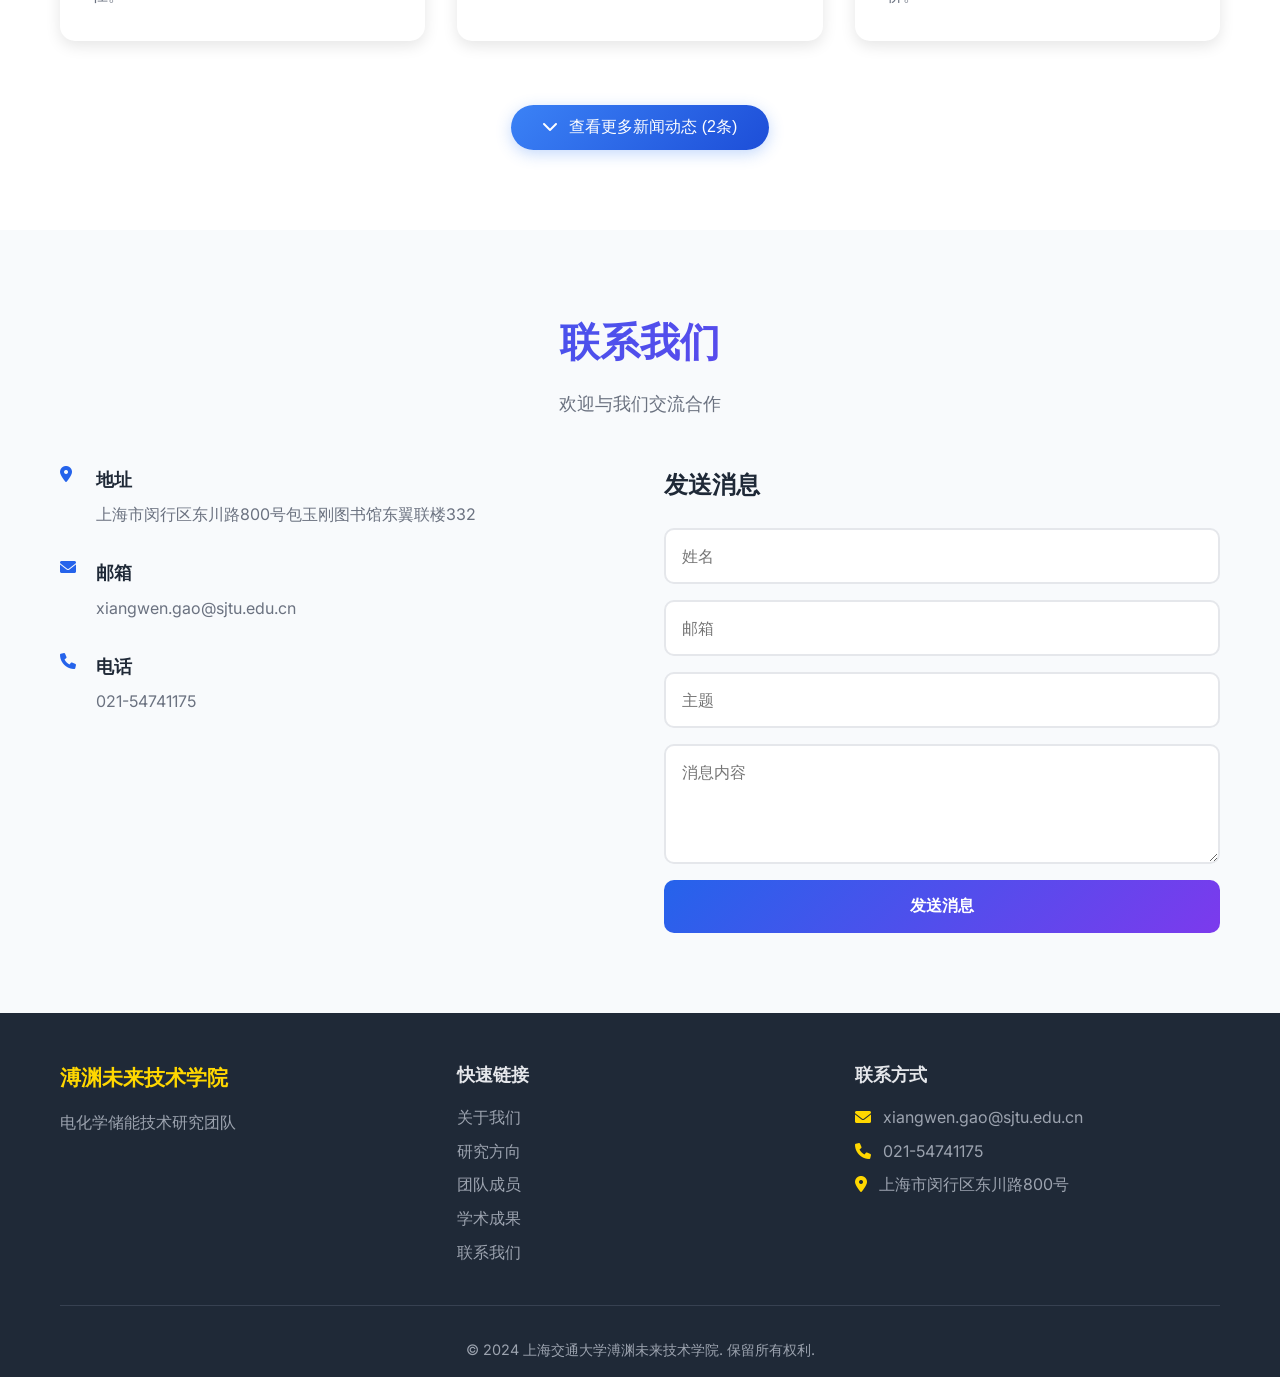
==== commit 09539a41: "2234" ====
--- a/index.html
+++ b/index.html
@@ -19,8 +19,8 @@
             <ul class="nav-links">
                 <li><a href="#home" class="nav-link active">首页</a></li>
                 <li><a href="#about" class="nav-link">关于我们</a></li>
+                <li><a href="#research" class="nav-link">研究方向</a></li>
                 <li><a href="#people" class="nav-link">团队成员</a></li>
-                <li><a href="#research" class="nav-link">研究方向</a></li>
                 <li><a href="#publications" class="nav-link">学术成果</a></li>
                 <li><a href="#news" class="nav-link">新闻动态</a></li>
                 <li><a href="#contact" class="nav-link">联系我们</a></li>
@@ -94,6 +94,49 @@
                         <p>Energy & Materials Research Lab</p>
                     </div>
                 </div>
+            </div>
+        </div>
+    </section>
+
+    <!-- 研究方向 -->
+    <section id="research" class="section">
+        <div class="container">
+            <div class="section-header">
+                <h2>研究方向</h2>
+                <p>多领域交叉融合，探索前沿技术</p>
+            </div>
+            <div class="research-grid">
+                <div class="research-card">
+                    <div class="research-icon">
+                        <i class="fas fa-battery-full"></i>
+                    </div>
+                    <h3>固态锂金属电池</h3>
+                    <p>高能量密度固态电池技术，解决锂枝晶生长和界面稳定性问题</p>
+                </div>
+                <div class="research-card">
+                    <div class="research-icon">
+                        <i class="fas fa-wind"></i>
+                    </div>
+                    <h3>锂空气电池</h3>
+                    <p>超高能量密度金属空气电池，探索氧气还原反应机理</p>
+                </div>
+                <div class="research-card">
+                    <div class="research-icon">
+                        <i class="fas fa-atom"></i>
+                    </div>
+                    <h3>多价态离子电池</h3>
+                    <p>镁、钙等多价离子电池技术，开发新型储能材料</p>
+                </div>
+                <div class="research-card">
+                    <div class="research-icon">
+                        <i class="fas fa-robot"></i>
+                    </div>
+                    <h3>AI for Battery</h3>
+                    <p>人工智能在电池材料设计、性能预测和机理分析中的交叉应用</p>
+                </div>
+            </div>
+        </div>
+    </section>
 
     <!-- 团队成员 -->
     <section id="people" class="section">
@@ -211,45 +254,6 @@
         </div>
     </section>
 
-    <!-- 研究方向 -->
-    <section id="research" class="section">
-        <div class="container">
-            <div class="section-header">
-                <h2>研究方向</h2>
-                <p>多领域交叉融合，探索前沿技术</p>
-            </div>
-            <div class="research-grid">
-                <div class="research-card">
-                    <div class="research-icon">
-                        <i class="fas fa-battery-full"></i>
-                    </div>
-                    <h3>固态锂金属电池</h3>
-                    <p>高能量密度固态电池技术，解决锂枝晶生长和界面稳定性问题</p>
-                </div>
-                <div class="research-card">
-                    <div class="research-icon">
-                        <i class="fas fa-wind"></i>
-                    </div>
-                    <h3>锂空气电池</h3>
-                    <p>超高能量密度金属空气电池，探索氧气还原反应机理</p>
-                </div>
-                <div class="research-card">
-                    <div class="research-icon">
-                        <i class="fas fa-atoms"></i>
-                    </div>
-                    <h3>多价态离子电池</h3>
-                    <p>镁、钙等多价离子电池技术，开发新型储能材料</p>
-                </div>
-                <div class="research-card">
-                    <div class="research-icon">
-                        <i class="fas fa-flask"></i>
-                    </div>
-                    <h3>电化学储能系统</h3>
-                    <p>新型电化学储能材料与技术，推动清洁能源发展</p>
-                </div>
-            </div>
-        </div>
-    </section>
 
     <!-- 学术成果 -->
     <section id="publications" class="section">
@@ -677,6 +681,7 @@
                     <ul>
                         <li><a href="#about">关于我们</a></li>
                         <li><a href="#research">研究方向</a></li>
+                        <li><a href="#people">团队成员</a></li>
                         <li><a href="#publications">学术成果</a></li>
                         <li><a href="#contact">联系我们</a></li>
                     </ul>
--- a/css/styles.css
+++ b/css/styles.css
@@ -251,6 +251,7 @@
 
 .about-image {
     text-align: center;
+    margin-top: 2rem;
 }
 
 .image-placeholder {
